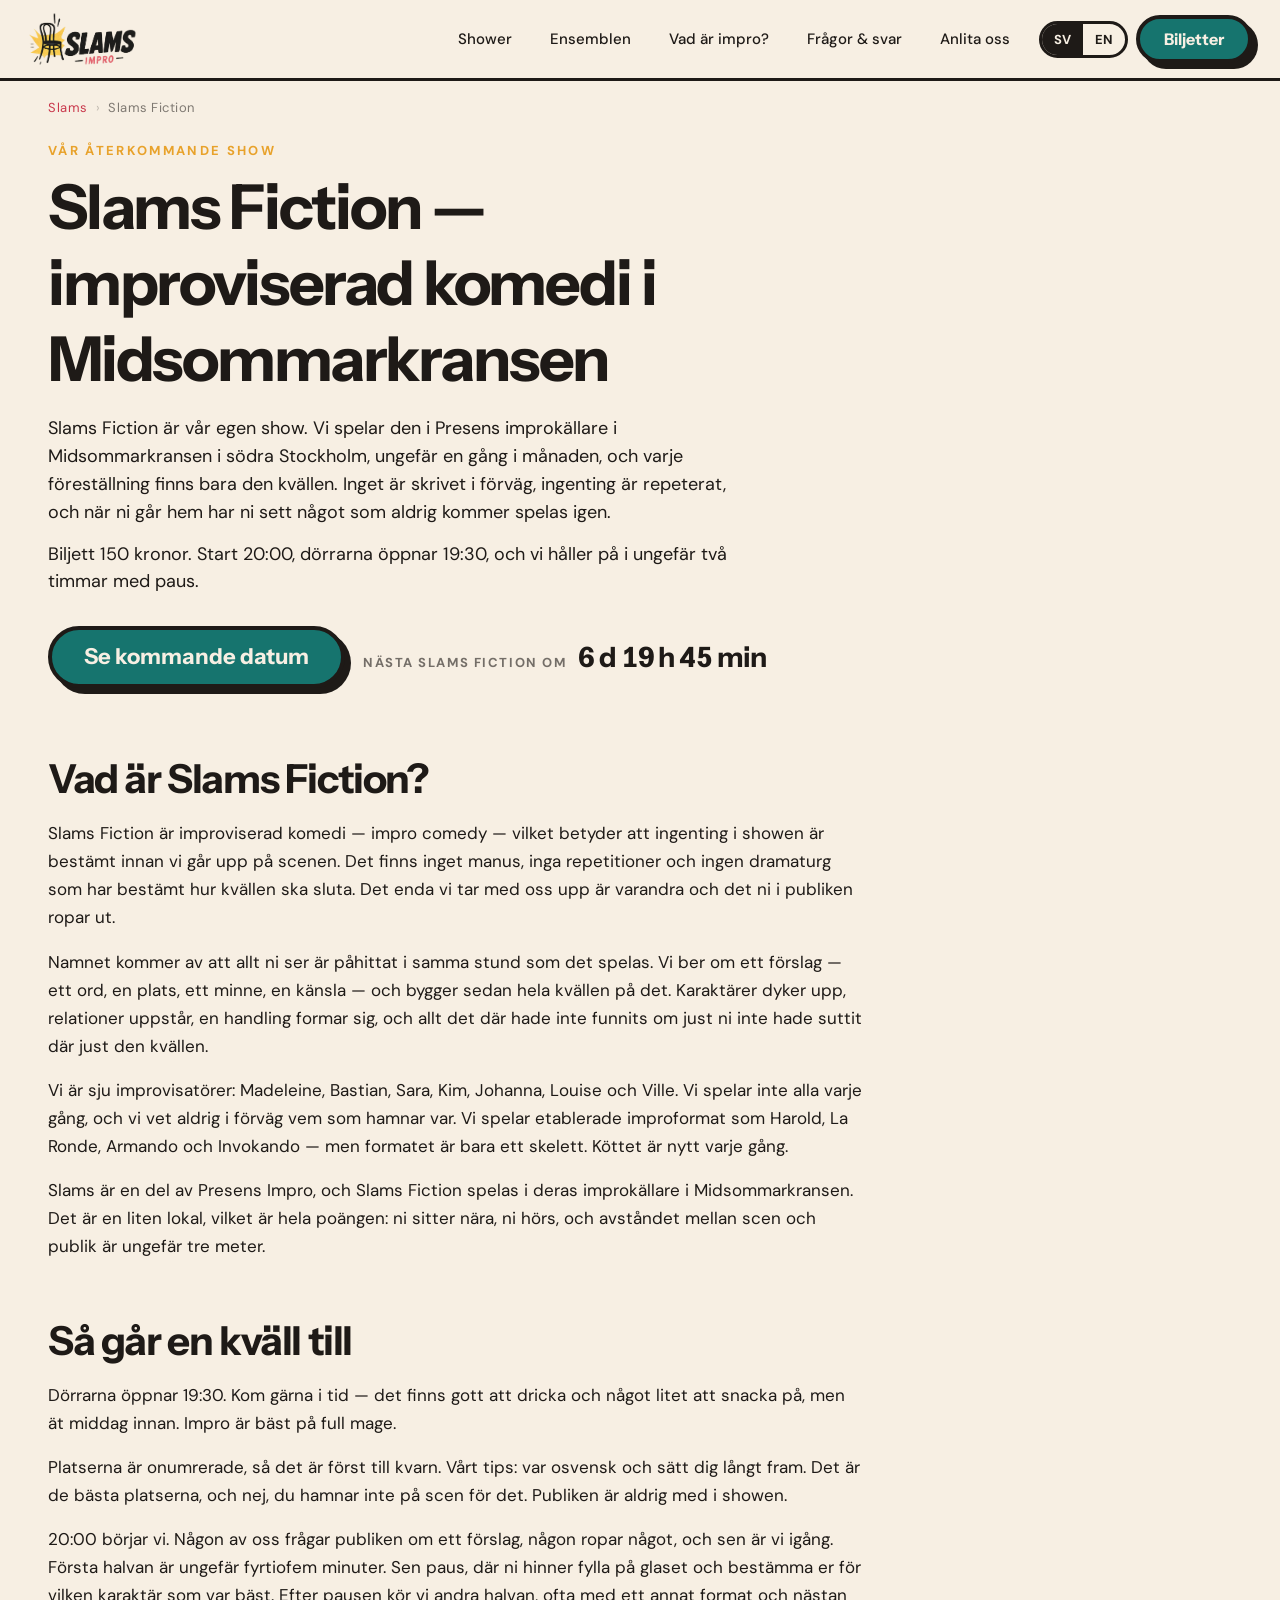
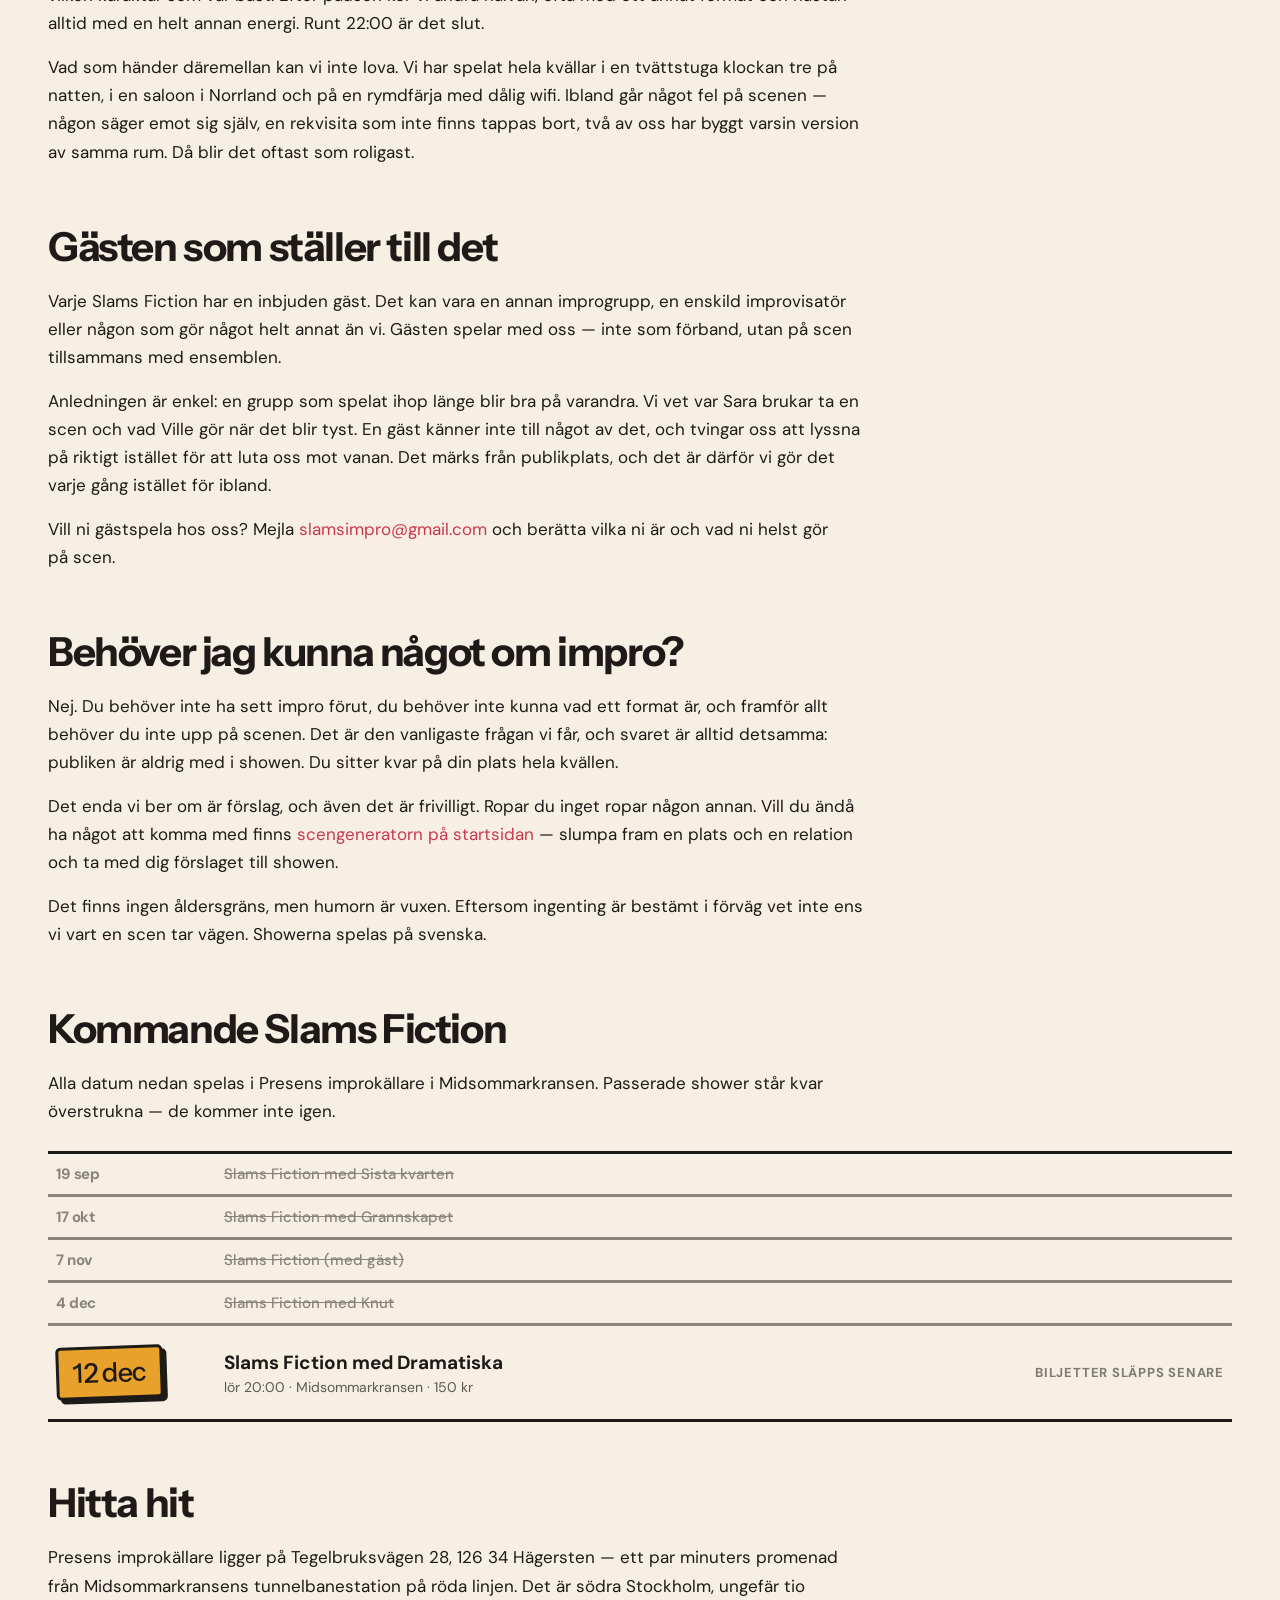
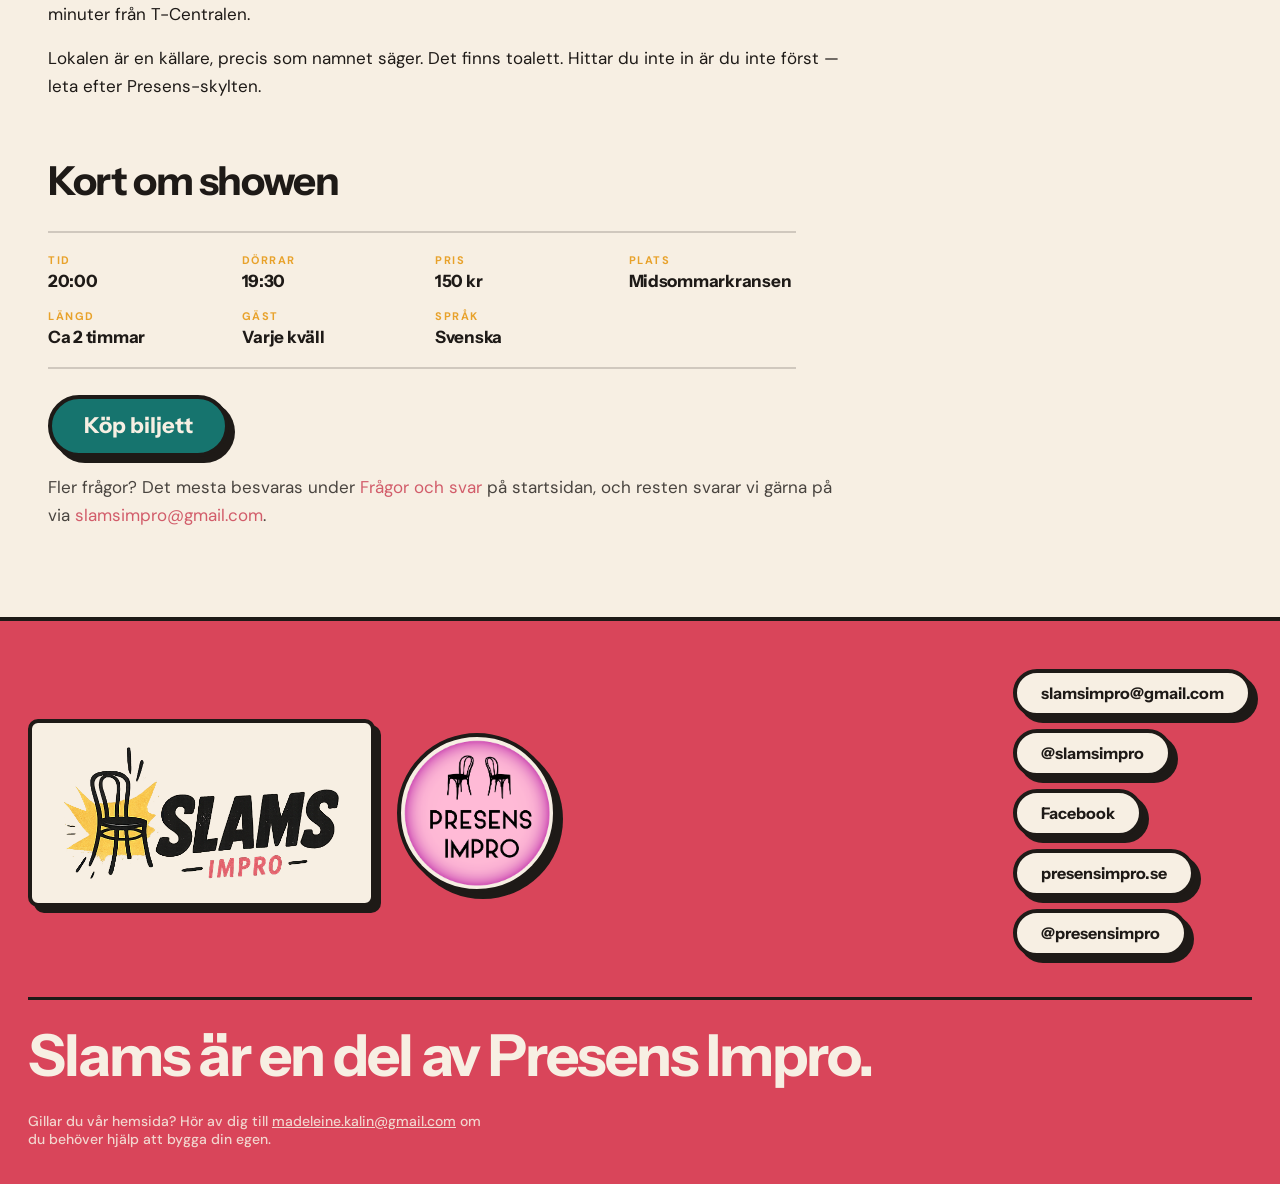
==== slams-fiction/index.html @ 44ec1223 "En kalla for showdatan, och Slams Fiction som egen sida - shows.js ar nu enda stallet en show beskri" ====
<!DOCTYPE html>
<html lang="sv">
<head>
<meta charset="UTF-8">
<meta name="viewport" content="width=device-width, initial-scale=1">
<title>Slams Fiction — improviserad komedi i Midsommarkransen</title>
<meta name="description" content="Slams Fiction är Slams egen show i Presens improkällare i Midsommarkransen. Inget manus, en ny gäst varje kväll, och en föreställning som bara spelas en gång. Biljett 150 kr, start 20:00.">
<link rel="canonical" href="https://slamsimpro.se/slams-fiction/">
<meta property="og:title" content="Slams Fiction — improviserad komedi i Midsommarkransen">
<meta property="og:description" content="Vår egen show i Presens improkällare. Inget manus, en ny gäst varje kväll, en föreställning som bara spelas en gång.">
<meta property="og:image" content="https://slamsimpro.se/assets/hero-ensemble.jpg">
<meta property="og:image:alt" content="Slams sju improvisatörer">
<meta property="og:url" content="https://slamsimpro.se/slams-fiction/">
<meta property="og:site_name" content="Slams">
<meta property="og:locale" content="sv_SE">
<meta property="og:locale:alternate" content="en_GB">
<meta property="og:type" content="article">
<meta name="twitter:card" content="summary_large_image">
<link rel="icon" href="../assets/favicon.ico" sizes="any">
<link rel="icon" type="image/png" href="../assets/favicon-32.png" sizes="32x32">
<link rel="icon" type="image/png" href="../assets/favicon-192.png" sizes="192x192">
<link rel="apple-touch-icon" href="../assets/apple-touch-icon.png">
<link rel="stylesheet" href="../assets/fonts/fonts.css">
<link rel="stylesheet" href="../styles.css">
</head>
<body data-page="fiction">
<a class="skip-link" href="#main-content">Hoppa till innehållet</a>

<header class="site-header">
  <div class="header-inner">
    <a href="../" class="brand">
      <img src="../assets/slams-logo-inline.png" alt="Slams — improviserad komedi" class="brand-logo">
    </a>

    <nav class="main-nav" aria-label="Huvudmeny">
      <ul>
        <li><a href="../#shows" data-i18n="nav.shows">Shower</a></li>
        <li><a href="../#ensemble" data-i18n="nav.ensemble">Ensemblen</a></li>
        <li><a href="../#impro" data-i18n="nav.impro">Vad är impro?</a></li>
        <li><a href="../#faq" data-i18n="nav.faq">Frågor &amp; svar</a></li>
        <li><a href="../#hire" data-i18n="nav.hire">Anlita oss</a></li>
      </ul>

      <div class="lang-switch" role="group" aria-label="Välj språk / choose language">
        <button type="button" id="lang-sv" class="lang-btn is-active" aria-pressed="true">SV</button>
        <button type="button" id="lang-en" class="lang-btn" aria-pressed="false">EN</button>
      </div>

      <a class="btn btn-primary" href="https://presensimpro.se/forestallningar/?#kransenshower" target="_blank" rel="noopener" data-i18n-html="nav.tickets">Biljetter<span class="visually-hidden"> (öppnas i ny flik)</span></a>
    </nav>
  </div>
</header>

<main id="main-content" class="page">

  <nav class="breadcrumb" aria-label="Brödsmulor">
    <ol>
      <li><a href="../" data-i18n="fic.crumbHome">Slams</a></li>
      <li aria-current="page" data-i18n="fic.crumbHere">Slams Fiction</li>
    </ol>
  </nav>

  <section id="top" class="page-hero" aria-labelledby="page-heading">
    <p class="kicker" data-i18n="fic.kicker">Vår återkommande show</p>
    <h1 id="page-heading" data-i18n="fic.title">Slams Fiction — improviserad komedi i Midsommarkransen</h1>
    <div class="lead" data-i18n-html="fic.lead">
      <p>Slams Fiction är vår egen show. Vi spelar den i Presens improkällare i Midsommarkransen i södra Stockholm, ungefär en gång i månaden, och varje föreställning finns bara den kvällen. Inget är skrivet i förväg, ingenting är repeterat, och när ni går hem har ni sett något som aldrig kommer spelas igen.</p>
      <p>Biljett 150 kronor. Start 20:00, dörrarna öppnar 19:30, och vi håller på i ungefär två timmar med paus.</p>
    </div>

    <div class="page-hero-actions">
      <a class="btn btn-primary btn-large" href="#kommande" data-i18n="fic.ctaDates">Se kommande datum</a>
      <p class="countdown">
        <span class="countdown-label" data-i18n="fic.countdown">Nästa Slams Fiction om</span>
        <time id="countdown-value" class="countdown-value" data-show-filter="fiction">—</time>
      </p>
    </div>
  </section>

  <article class="prose">

    <h2 data-i18n="fic.h1">Vad är Slams Fiction?</h2>
    <p data-i18n="fic.b1a">Slams Fiction är improviserad komedi — impro comedy — vilket betyder att ingenting i showen är bestämt innan vi går upp på scenen. Det finns inget manus, inga repetitioner och ingen dramaturg som har bestämt hur kvällen ska sluta. Det enda vi tar med oss upp är varandra och det ni i publiken ropar ut.</p>
    <p data-i18n="fic.b1b">Namnet kommer av att allt ni ser är påhittat i samma stund som det spelas. Vi ber om ett förslag — ett ord, en plats, ett minne, en känsla — och bygger sedan hela kvällen på det. Karaktärer dyker upp, relationer uppstår, en handling formar sig, och allt det där hade inte funnits om just ni inte hade suttit där just den kvällen.</p>
    <p data-i18n="fic.b1c">Vi är sju improvisatörer: Madeleine, Bastian, Sara, Kim, Johanna, Louise och Ville. Vi spelar inte alla varje gång, och vi vet aldrig i förväg vem som hamnar var. Vi spelar etablerade improformat som Harold, La Ronde, Armando och Invokando — men formatet är bara ett skelett. Köttet är nytt varje gång.</p>
    <p data-i18n="fic.b1d">Slams är en del av Presens Impro, och Slams Fiction spelas i deras improkällare i Midsommarkransen. Det är en liten lokal, vilket är hela poängen: ni sitter nära, ni hörs, och avståndet mellan scen och publik är ungefär tre meter.</p>

    <h2 data-i18n="fic.h2">Så går en kväll till</h2>
    <p data-i18n="fic.b2a">Dörrarna öppnar 19:30. Kom gärna i tid — det finns gott att dricka och något litet att snacka på, men ät middag innan. Impro är bäst på full mage.</p>
    <p data-i18n="fic.b2b">Platserna är onumrerade, så det är först till kvarn. Vårt tips: var osvensk och sätt dig långt fram. Det är de bästa platserna, och nej, du hamnar inte på scen för det. Publiken är aldrig med i showen.</p>
    <p data-i18n="fic.b2c">20:00 börjar vi. Någon av oss frågar publiken om ett förslag, någon ropar något, och sen är vi igång. Första halvan är ungefär fyrtiofem minuter. Sen paus, där ni hinner fylla på glaset och bestämma er för vilken karaktär som var bäst. Efter pausen kör vi andra halvan, ofta med ett annat format och nästan alltid med en helt annan energi. Runt 22:00 är det slut.</p>
    <p data-i18n="fic.b2d">Vad som händer däremellan kan vi inte lova. Vi har spelat hela kvällar i en tvättstuga klockan tre på natten, i en saloon i Norrland och på en rymdfärja med dålig wifi. Ibland går något fel på scenen — någon säger emot sig själv, en rekvisita som inte finns tappas bort, två av oss har byggt varsin version av samma rum. Då blir det oftast som roligast.</p>

    <h2 data-i18n="fic.h3">Gästen som ställer till det</h2>
    <p data-i18n="fic.b3a">Varje Slams Fiction har en inbjuden gäst. Det kan vara en annan improgrupp, en enskild improvisatör eller någon som gör något helt annat än vi. Gästen spelar med oss — inte som förband, utan på scen tillsammans med ensemblen.</p>
    <p data-i18n="fic.b3b">Anledningen är enkel: en grupp som spelat ihop länge blir bra på varandra. Vi vet var Sara brukar ta en scen och vad Ville gör när det blir tyst. En gäst känner inte till något av det, och tvingar oss att lyssna på riktigt istället för att luta oss mot vanan. Det märks från publikplats, och det är därför vi gör det varje gång istället för ibland.</p>
    <p data-i18n-html="fic.b3c">Vill ni gästspela hos oss? Mejla <a href="mailto:slamsimpro@gmail.com">slamsimpro@gmail.com</a> och berätta vilka ni är och vad ni helst gör på scen.</p>

    <h2 data-i18n="fic.h4">Behöver jag kunna något om impro?</h2>
    <p data-i18n="fic.b4a">Nej. Du behöver inte ha sett impro förut, du behöver inte kunna vad ett format är, och framför allt behöver du inte upp på scenen. Det är den vanligaste frågan vi får, och svaret är alltid detsamma: publiken är aldrig med i showen. Du sitter kvar på din plats hela kvällen.</p>
    <p data-i18n-html="fic.b4b">Det enda vi ber om är förslag, och även det är frivilligt. Ropar du inget ropar någon annan. Vill du ändå ha något att komma med finns <a href="../#impro">scengeneratorn på startsidan</a> — slumpa fram en plats och en relation och ta med dig förslaget till showen.</p>
    <p data-i18n="fic.b4c">Det finns ingen åldersgräns, men humorn är vuxen. Eftersom ingenting är bestämt i förväg vet inte ens vi vart en scen tar vägen. Showerna spelas på svenska.</p>

    <h2 id="kommande" data-i18n="fic.h5">Kommande Slams Fiction</h2>
    <p data-i18n="fic.b5">Alla datum nedan spelas i Presens improkällare i Midsommarkransen. Passerade shower står kvar överstrukna — de kommer inte igen.</p>

    <ul class="show-list">
      <!-- shows:start -->
      <li class="show-item" data-show-date="2026-09-19">
        <time class="show-date" datetime="2026-09-19T20:00">19 sep</time>
        <div class="show-info">
          <span class="show-name-row">
            <span class="show-name">Slams Fiction med Sista kvarten</span>
            <img class="guest-photo" src="../assets/guests/sista-kvarten.jpg" alt="" width="480" height="480" loading="lazy">
          </span>
          <span class="show-meta">lör 20:00 · Midsommarkransen · 150 kr</span>
        </div>
        <a class="btn btn-ghost" href="https://presensimpro.culmas.io/show/uQ2tW2vODfqXUoJtY4xK?from=component-api" target="_blank" rel="noopener" data-i18n="shows.buy">Biljett</a>
      </li>
      <li class="show-item" data-show-date="2026-10-17">
        <time class="show-date" datetime="2026-10-17T20:00">17 okt</time>
        <div class="show-info">
          <span class="show-name-row">
            <span class="show-name">Slams Fiction med Grannskapet</span>
            <img class="guest-photo" src="../assets/guests/grannskapet.jpg" alt="" width="480" height="480" loading="lazy">
          </span>
          <span class="show-meta">lör 20:00 · Midsommarkransen · 150 kr</span>
        </div>
        <a class="btn btn-ghost" href="https://presensimpro.culmas.io/show/zUeD4YuByn4zZOW4qAVI/?from=component-api" target="_blank" rel="noopener" data-i18n="shows.buy">Biljett</a>
      </li>
      <li class="show-item" data-show-date="2026-11-07">
        <time class="show-date" datetime="2026-11-07T20:00">7 nov</time>
        <div class="show-info">
          <span class="show-name">Slams Fiction (med gäst)</span>
          <span class="show-meta">lör 20:00 · Midsommarkransen · 150 kr</span>
        </div>
        <a class="btn btn-ghost" href="https://presensimpro.culmas.io/show/GNqfvDOK5xXIyrjXRh2C?from=component-api" target="_blank" rel="noopener" data-i18n="shows.buy">Biljett</a>
      </li>
      <li class="show-item" data-show-date="2026-12-04">
        <time class="show-date" datetime="2026-12-04T20:00">4 dec</time>
        <div class="show-info">
          <span class="show-name-row">
            <span class="show-name">Slams Fiction med Knut</span>
            <img class="guest-photo" src="../assets/guests/knut.jpg" alt="" width="480" height="480" loading="lazy">
          </span>
          <span class="show-meta">fre 20:00 · Midsommarkransen · 150 kr</span>
        </div>
        <span class="show-soon" data-i18n="shows.soon">Biljetter släpps senare</span>
      </li>
      <li class="show-item" data-show-date="2026-12-12">
        <time class="show-date" datetime="2026-12-12T20:00">12 dec</time>
        <div class="show-info">
          <span class="show-name">Slams Fiction med Dramatiska</span>
          <span class="show-meta">lör 20:00 · Midsommarkransen · 150 kr</span>
        </div>
        <span class="show-soon" data-i18n="shows.soon">Biljetter släpps senare</span>
      </li>
<!-- shows:end -->
    </ul>

    <h2 data-i18n="fic.h6">Hitta hit</h2>
    <p data-i18n="fic.b6a">Presens improkällare ligger på Tegelbruksvägen 28, 126 34 Hägersten — ett par minuters promenad från Midsommarkransens tunnelbanestation på röda linjen. Det är södra Stockholm, ungefär tio minuter från T-Centralen.</p>
    <p data-i18n="fic.b6b">Lokalen är en källare, precis som namnet säger. Det finns toalett. Hittar du inte in är du inte först — leta efter Presens-skylten.</p>

    <h2 data-i18n="fic.h7">Kort om showen</h2>
    <dl class="fiction-facts">
      <div>
        <dt data-i18n="fiction.lTime">Tid</dt>
        <dd>20:00</dd>
      </div>
      <div>
        <dt data-i18n="fic.lDoors">Dörrar</dt>
        <dd>19:30</dd>
      </div>
      <div>
        <dt data-i18n="fiction.lPrice">Pris</dt>
        <dd data-i18n="fiction.vPrice">150 kr</dd>
      </div>
      <div>
        <dt data-i18n="fiction.lPlace">Plats</dt>
        <dd>Midsommarkransen</dd>
      </div>
      <div>
        <dt data-i18n="fiction.lLength">Längd</dt>
        <dd data-i18n="fiction.vLength">Ca 2 timmar</dd>
      </div>
      <div>
        <dt data-i18n="fiction.lGuest">Gäst</dt>
        <dd data-i18n="fiction.vGuest">Varje kväll</dd>
      </div>
      <div>
        <dt data-i18n="fic.lLang">Språk</dt>
        <dd data-i18n="fic.vLang">Svenska</dd>
      </div>
    </dl>

    <p class="prose-cta">
      <a class="btn btn-primary btn-large" href="https://presensimpro.se/forestallningar/?#kransenshower" target="_blank" rel="noopener" data-i18n="fiction.cta">Köp biljett</a>
    </p>

    <p class="prose-more" data-i18n-html="fic.more">Fler frågor? Det mesta besvaras under <a href="../#faq">Frågor och svar</a> på startsidan, och resten svarar vi gärna på via <a href="mailto:slamsimpro@gmail.com">slamsimpro@gmail.com</a>.</p>

  </article>

</main>

<footer class="site-footer">
  <div class="footer-top">
    <div class="footer-logos">
      <span class="footer-logo-frame">
        <img src="../assets/slams-logo-inline.png" alt="Slams Impro" class="footer-logo">
      </span>
      <a class="footer-presens-logo" href="https://presensimpro.se/" target="_blank" rel="noopener">
        <img src="../assets/Logo-presens-square.png" width="854" height="854" alt="Presens Impro" loading="lazy" decoding="async">
      </a>
    </div>
    <ul class="contact-links">
      <li><a class="btn btn-ghost" href="mailto:slamsimpro@gmail.com">slamsimpro@gmail.com</a></li>
      <li><a class="btn btn-ghost" href="https://instagram.com/slamsimpro" target="_blank" rel="noopener">@slamsimpro</a></li>
      <li><a class="btn btn-ghost" href="https://www.facebook.com/profile.php?id=61593243930379" target="_blank" rel="noopener">Facebook</a></li>
      <li><a class="btn btn-ghost" href="https://presensimpro.se/" target="_blank" rel="noopener">presensimpro.se</a></li>
      <li><a class="btn btn-ghost" href="https://instagram.com/presensimpro" target="_blank" rel="noopener">@presensimpro</a></li>
    </ul>
  </div>
  <div class="footer-bottom">
    <p class="footer-presens" data-i18n="footer.presens">Slams är en del av Presens Impro.</p>
    <p class="footer-credit" data-i18n-html="footer.credit">Gillar du vår hemsida? Hör av dig till <span class="credit-mail">madeleine.kalin [at] gmail.com</span> om du behöver hjälp att bygga din egen.</p>
  </div>
</footer>

<a class="to-top" id="to-top" href="#top">
  <svg class="to-top-arrow" viewBox="0 0 24 24" aria-hidden="true" focusable="false">
    <path d="M12 20V5M12 5l-7 7M12 5l7 7" />
  </svg>
  <span data-i18n="nav.toTop">Till toppen</span>
</a>

<div id="egg-layer" class="egg-layer" aria-hidden="true"></div>

<script type="application/ld+json">
{
  "@context": "https://schema.org",
  "@type": "BreadcrumbList",
  "itemListElement": [
    { "@type": "ListItem", "position": 1, "name": "Slams", "item": "https://slamsimpro.se/" },
    { "@type": "ListItem", "position": 2, "name": "Slams Fiction", "item": "https://slamsimpro.se/slams-fiction/" }
  ]
}
</script>

<!-- events:start -->
<script type="application/ld+json" id="events-schema">
{
  "@context": "https://schema.org",
  "@graph": [
    {
      "@type": "EventSeries",
      "@id": "https://slamsimpro.se/slams-fiction/#series",
      "name": "Slams Fiction",
      "url": "https://slamsimpro.se/slams-fiction/",
      "description": "Slams Fiction är Slams egen återkommande show i Presens improkällare i Midsommarkransen i Stockholm. Ingenting är skrivet i förväg — hela kvällen byggs på publikens förslag och spelas bara en gång. Varje föreställning har en inbjuden gäst. Start 20:00, cirka två timmar inklusive paus, biljett 150 kr.",
      "inLanguage": "sv",
      "eventAttendanceMode": "https://schema.org/OfflineEventAttendanceMode",
      "location": {
        "@type": "Place",
        "name": "Presens improkällare",
        "alternateName": "Presens improkällare i Midsommarkransen",
        "address": {
          "@type": "PostalAddress",
          "streetAddress": "Tegelbruksvägen 28",
          "postalCode": "126 34",
          "addressLocality": "Hägersten",
          "addressCountry": "SE"
        }
      },
      "performer": {
        "@id": "https://slamsimpro.se/#slams"
      },
      "organizer": {
        "@type": "Organization",
        "name": "Presens Impro",
        "url": "https://presensimpro.se/"
      },
      "offers": {
        "@type": "Offer",
        "price": "150",
        "priceCurrency": "SEK",
        "url": "https://presensimpro.se/forestallningar/?#kransenshower"
      }
    },
    {
      "@type": "TheaterEvent",
      "name": "Slams Fiction med Sista kvarten",
      "superEvent": {
        "@id": "https://slamsimpro.se/slams-fiction/#series"
      },
      "startDate": "2026-09-19T20:00:00+02:00",
      "endDate": "2026-09-19T22:00:00+02:00",
      "doorTime": "2026-09-19T19:30:00+02:00",
      "eventStatus": "https://schema.org/EventScheduled",
      "eventAttendanceMode": "https://schema.org/OfflineEventAttendanceMode",
      "inLanguage": "sv",
      "url": "https://slamsimpro.se/slams-fiction/",
      "image": "https://slamsimpro.se/assets/hero-ensemble.jpg",
      "description": "Slams Fiction — improviserad komedi med Slams och en inbjuden gäst i Presens improkällare i Midsommarkransen. Ingenting är förberett, allt byggs på publikens förslag. Cirka två timmar inklusive paus.",
      "location": {
        "@type": "Place",
        "name": "Presens improkällare",
        "alternateName": "Presens improkällare i Midsommarkransen",
        "address": {
          "@type": "PostalAddress",
          "streetAddress": "Tegelbruksvägen 28",
          "postalCode": "126 34",
          "addressLocality": "Hägersten",
          "addressCountry": "SE"
        }
      },
      "performer": {
        "@id": "https://slamsimpro.se/#slams"
      },
      "organizer": {
        "@type": "Organization",
        "name": "Presens Impro",
        "url": "https://presensimpro.se/"
      }
    },
    {
      "@type": "TheaterEvent",
      "name": "Slams Fiction med Grannskapet",
      "superEvent": {
        "@id": "https://slamsimpro.se/slams-fiction/#series"
      },
      "startDate": "2026-10-17T20:00:00+02:00",
      "endDate": "2026-10-17T22:00:00+02:00",
      "doorTime": "2026-10-17T19:30:00+02:00",
      "eventStatus": "https://schema.org/EventScheduled",
      "eventAttendanceMode": "https://schema.org/OfflineEventAttendanceMode",
      "inLanguage": "sv",
      "url": "https://slamsimpro.se/slams-fiction/",
      "image": "https://slamsimpro.se/assets/hero-ensemble.jpg",
      "description": "Slams Fiction — improviserad komedi med Slams och en inbjuden gäst i Presens improkällare i Midsommarkransen. Ingenting är förberett, allt byggs på publikens förslag. Cirka två timmar inklusive paus.",
      "location": {
        "@type": "Place",
        "name": "Presens improkällare",
        "alternateName": "Presens improkällare i Midsommarkransen",
        "address": {
          "@type": "PostalAddress",
          "streetAddress": "Tegelbruksvägen 28",
          "postalCode": "126 34",
          "addressLocality": "Hägersten",
          "addressCountry": "SE"
        }
      },
      "performer": {
        "@id": "https://slamsimpro.se/#slams"
      },
      "organizer": {
        "@type": "Organization",
        "name": "Presens Impro",
        "url": "https://presensimpro.se/"
      },
      "offers": {
        "@type": "Offer",
        "price": "150",
        "priceCurrency": "SEK",
        "url": "https://presensimpro.culmas.io/show/zUeD4YuByn4zZOW4qAVI/?from=component-api",
        "availability": "https://schema.org/InStock",
        "validFrom": "2026-08-08",
        "category": "primary"
      }
    },
    {
      "@type": "TheaterEvent",
      "name": "Slams Fiction (med gäst)",
      "superEvent": {
        "@id": "https://slamsimpro.se/slams-fiction/#series"
      },
      "startDate": "2026-11-07T20:00:00+01:00",
      "endDate": "2026-11-07T22:00:00+01:00",
      "doorTime": "2026-11-07T19:30:00+01:00",
      "eventStatus": "https://schema.org/EventScheduled",
      "eventAttendanceMode": "https://schema.org/OfflineEventAttendanceMode",
      "inLanguage": "sv",
      "url": "https://slamsimpro.se/slams-fiction/",
      "image": "https://slamsimpro.se/assets/hero-ensemble.jpg",
      "description": "Slams Fiction — improviserad komedi med Slams och en inbjuden gäst i Presens improkällare i Midsommarkransen. Ingenting är förberett, allt byggs på publikens förslag. Cirka två timmar inklusive paus.",
      "location": {
        "@type": "Place",
        "name": "Presens improkällare",
        "alternateName": "Presens improkällare i Midsommarkransen",
        "address": {
          "@type": "PostalAddress",
          "streetAddress": "Tegelbruksvägen 28",
          "postalCode": "126 34",
          "addressLocality": "Hägersten",
          "addressCountry": "SE"
        }
      },
      "performer": {
        "@id": "https://slamsimpro.se/#slams"
      },
      "organizer": {
        "@type": "Organization",
        "name": "Presens Impro",
        "url": "https://presensimpro.se/"
      },
      "offers": {
        "@type": "Offer",
        "price": "150",
        "priceCurrency": "SEK",
        "url": "https://presensimpro.culmas.io/show/GNqfvDOK5xXIyrjXRh2C?from=component-api",
        "availability": "https://schema.org/InStock",
        "validFrom": "2026-08-08",
        "category": "primary"
      }
    },
    {
      "@type": "TheaterEvent",
      "name": "Slams Fiction med Knut",
      "superEvent": {
        "@id": "https://slamsimpro.se/slams-fiction/#series"
      },
      "startDate": "2026-12-04T20:00:00+01:00",
      "endDate": "2026-12-04T22:00:00+01:00",
      "doorTime": "2026-12-04T19:30:00+01:00",
      "eventStatus": "https://schema.org/EventScheduled",
      "eventAttendanceMode": "https://schema.org/OfflineEventAttendanceMode",
      "inLanguage": "sv",
      "url": "https://slamsimpro.se/slams-fiction/",
      "image": "https://slamsimpro.se/assets/hero-ensemble.jpg",
      "description": "Slams Fiction — improviserad komedi med Slams och en inbjuden gäst i Presens improkällare i Midsommarkransen. Ingenting är förberett, allt byggs på publikens förslag. Cirka två timmar inklusive paus.",
      "location": {
        "@type": "Place",
        "name": "Presens improkällare",
        "alternateName": "Presens improkällare i Midsommarkransen",
        "address": {
          "@type": "PostalAddress",
          "streetAddress": "Tegelbruksvägen 28",
          "postalCode": "126 34",
          "addressLocality": "Hägersten",
          "addressCountry": "SE"
        }
      },
      "performer": {
        "@id": "https://slamsimpro.se/#slams"
      },
      "organizer": {
        "@type": "Organization",
        "name": "Presens Impro",
        "url": "https://presensimpro.se/"
      },
      "offers": {
        "@type": "Offer",
        "price": "150",
        "priceCurrency": "SEK",
        "url": "https://presensimpro.se/forestallningar/?#kransenshower",
        "availability": "https://schema.org/PreOrder"
      }
    },
    {
      "@type": "TheaterEvent",
      "name": "Slams Fiction med Dramatiska",
      "superEvent": {
        "@id": "https://slamsimpro.se/slams-fiction/#series"
      },
      "startDate": "2026-12-12T20:00:00+01:00",
      "endDate": "2026-12-12T22:00:00+01:00",
      "doorTime": "2026-12-12T19:30:00+01:00",
      "eventStatus": "https://schema.org/EventScheduled",
      "eventAttendanceMode": "https://schema.org/OfflineEventAttendanceMode",
      "inLanguage": "sv",
      "url": "https://slamsimpro.se/slams-fiction/",
      "image": "https://slamsimpro.se/assets/hero-ensemble.jpg",
      "description": "Slams Fiction — improviserad komedi med Slams och en inbjuden gäst i Presens improkällare i Midsommarkransen. Ingenting är förberett, allt byggs på publikens förslag. Cirka två timmar inklusive paus.",
      "location": {
        "@type": "Place",
        "name": "Presens improkällare",
        "alternateName": "Presens improkällare i Midsommarkransen",
        "address": {
          "@type": "PostalAddress",
          "streetAddress": "Tegelbruksvägen 28",
          "postalCode": "126 34",
          "addressLocality": "Hägersten",
          "addressCountry": "SE"
        }
      },
      "performer": {
        "@id": "https://slamsimpro.se/#slams"
      },
      "organizer": {
        "@type": "Organization",
        "name": "Presens Impro",
        "url": "https://presensimpro.se/"
      },
      "offers": {
        "@type": "Offer",
        "price": "150",
        "priceCurrency": "SEK",
        "url": "https://presensimpro.se/forestallningar/?#kransenshower",
        "availability": "https://schema.org/PreOrder"
      }
    }
  ]
}
</script>
<!-- events:end -->

<div class="guest-lightbox" id="guest-lightbox" hidden>
  <div class="guest-lightbox-frame">
    <img id="guest-lightbox-img" src="" alt="">
    <button type="button" class="guest-lightbox-close" id="guest-lightbox-close" data-i18n-aria="shows.closePhoto" aria-label="Stäng bild">×</button>
  </div>
</div>

<script src="../shows.js"></script>
<script src="../script.js"></script>
</body>
</html>
---- assets/fonts/fonts.css ----
/* Sjalvhostade typsnitt. Tidigare laddades de fran fonts.googleapis.com och
   fonts.gstatic.com, vilket skickade varje besokares IP-adress till Google.
   Filerna ligger nu i assets/fonts/ och serveras fran samma doman som sajten,
   sa inga tredjepartsanrop sker. Alla fem familjerna ar Open Font License.

   Genererad fran Googles egna @font-face-regler: samma family, style, weight,
   stretch, display och unicode-range, bara url() bytt till lokal fil. Endast
   subseten latin och latin-ext behalls. */
/* Bangers - latin-ext */
@font-face {
  font-family: 'Bangers';
  font-style: normal;
  font-weight: 400;
  font-display: swap;
  src: url(bangers-latin-ext.woff2) format('woff2');
  unicode-range: U+0100-02BA, U+02BD-02C5, U+02C7-02CC, U+02CE-02D7, U+02DD-02FF, U+0304, U+0308, U+0329, U+1D00-1DBF, U+1E00-1E9F, U+1EF2-1EFF, U+2020, U+20A0-20AB, U+20AD-20C0, U+2113, U+2C60-2C7F, U+A720-A7FF;
}

/* Bangers - latin */
@font-face {
  font-family: 'Bangers';
  font-style: normal;
  font-weight: 400;
  font-display: swap;
  src: url(bangers-latin.woff2) format('woff2');
  unicode-range: U+0000-00FF, U+0131, U+0152-0153, U+02BB-02BC, U+02C6, U+02DA, U+02DC, U+0304, U+0308, U+0329, U+2000-206F, U+20AC, U+2122, U+2191, U+2193, U+2212, U+2215, U+FEFF, U+FFFD;
}

/* DM Sans - latin-ext */
@font-face {
  font-family: 'DM Sans';
  font-style: normal;
  font-weight: 400;
  font-display: swap;
  src: url(dm-sans-latin-ext.woff2) format('woff2');
  unicode-range: U+0100-02BA, U+02BD-02C5, U+02C7-02CC, U+02CE-02D7, U+02DD-02FF, U+0304, U+0308, U+0329, U+1D00-1DBF, U+1E00-1E9F, U+1EF2-1EFF, U+2020, U+20A0-20AB, U+20AD-20C0, U+2113, U+2C60-2C7F, U+A720-A7FF;
}

/* DM Sans - latin */
@font-face {
  font-family: 'DM Sans';
  font-style: normal;
  font-weight: 400;
  font-display: swap;
  src: url(dm-sans-latin.woff2) format('woff2');
  unicode-range: U+0000-00FF, U+0131, U+0152-0153, U+02BB-02BC, U+02C6, U+02DA, U+02DC, U+0304, U+0308, U+0329, U+2000-206F, U+20AC, U+2122, U+2191, U+2193, U+2212, U+2215, U+FEFF, U+FFFD;
}

/* DM Sans - latin-ext */
@font-face {
  font-family: 'DM Sans';
  font-style: normal;
  font-weight: 500;
  font-display: swap;
  src: url(dm-sans-latin-ext.woff2) format('woff2');
  unicode-range: U+0100-02BA, U+02BD-02C5, U+02C7-02CC, U+02CE-02D7, U+02DD-02FF, U+0304, U+0308, U+0329, U+1D00-1DBF, U+1E00-1E9F, U+1EF2-1EFF, U+2020, U+20A0-20AB, U+20AD-20C0, U+2113, U+2C60-2C7F, U+A720-A7FF;
}

/* DM Sans - latin */
@font-face {
  font-family: 'DM Sans';
  font-style: normal;
  font-weight: 500;
  font-display: swap;
  src: url(dm-sans-latin.woff2) format('woff2');
  unicode-range: U+0000-00FF, U+0131, U+0152-0153, U+02BB-02BC, U+02C6, U+02DA, U+02DC, U+0304, U+0308, U+0329, U+2000-206F, U+20AC, U+2122, U+2191, U+2193, U+2212, U+2215, U+FEFF, U+FFFD;
}

/* DM Sans - latin-ext */
@font-face {
  font-family: 'DM Sans';
  font-style: normal;
  font-weight: 700;
  font-display: swap;
  src: url(dm-sans-latin-ext.woff2) format('woff2');
  unicode-range: U+0100-02BA, U+02BD-02C5, U+02C7-02CC, U+02CE-02D7, U+02DD-02FF, U+0304, U+0308, U+0329, U+1D00-1DBF, U+1E00-1E9F, U+1EF2-1EFF, U+2020, U+20A0-20AB, U+20AD-20C0, U+2113, U+2C60-2C7F, U+A720-A7FF;
}

/* DM Sans - latin */
@font-face {
  font-family: 'DM Sans';
  font-style: normal;
  font-weight: 700;
  font-display: swap;
  src: url(dm-sans-latin.woff2) format('woff2');
  unicode-range: U+0000-00FF, U+0131, U+0152-0153, U+02BB-02BC, U+02C6, U+02DA, U+02DC, U+0304, U+0308, U+0329, U+2000-206F, U+20AC, U+2122, U+2191, U+2193, U+2212, U+2215, U+FEFF, U+FFFD;
}

/* Instrument Sans - latin-ext */
@font-face {
  font-family: 'Instrument Sans';
  font-style: normal;
  font-weight: 500;
  font-stretch: 100%;
  font-display: swap;
  src: url(instrument-sans-latin-ext.woff2) format('woff2');
  unicode-range: U+0100-02BA, U+02BD-02C5, U+02C7-02CC, U+02CE-02D7, U+02DD-02FF, U+0304, U+0308, U+0329, U+1D00-1DBF, U+1E00-1E9F, U+1EF2-1EFF, U+2020, U+20A0-20AB, U+20AD-20C0, U+2113, U+2C60-2C7F, U+A720-A7FF;
}

/* Instrument Sans - latin */
@font-face {
  font-family: 'Instrument Sans';
  font-style: normal;
  font-weight: 500;
  font-stretch: 100%;
  font-display: swap;
  src: url(instrument-sans-latin.woff2) format('woff2');
  unicode-range: U+0000-00FF, U+0131, U+0152-0153, U+02BB-02BC, U+02C6, U+02DA, U+02DC, U+0304, U+0308, U+0329, U+2000-206F, U+20AC, U+2122, U+2191, U+2193, U+2212, U+2215, U+FEFF, U+FFFD;
}

/* Instrument Sans - latin-ext */
@font-face {
  font-family: 'Instrument Sans';
  font-style: normal;
  font-weight: 600;
  font-stretch: 100%;
  font-display: swap;
  src: url(instrument-sans-latin-ext.woff2) format('woff2');
  unicode-range: U+0100-02BA, U+02BD-02C5, U+02C7-02CC, U+02CE-02D7, U+02DD-02FF, U+0304, U+0308, U+0329, U+1D00-1DBF, U+1E00-1E9F, U+1EF2-1EFF, U+2020, U+20A0-20AB, U+20AD-20C0, U+2113, U+2C60-2C7F, U+A720-A7FF;
}

/* Instrument Sans - latin */
@font-face {
  font-family: 'Instrument Sans';
  font-style: normal;
  font-weight: 600;
  font-stretch: 100%;
  font-display: swap;
  src: url(instrument-sans-latin.woff2) format('woff2');
  unicode-range: U+0000-00FF, U+0131, U+0152-0153, U+02BB-02BC, U+02C6, U+02DA, U+02DC, U+0304, U+0308, U+0329, U+2000-206F, U+20AC, U+2122, U+2191, U+2193, U+2212, U+2215, U+FEFF, U+FFFD;
}

/* Instrument Sans - latin-ext */
@font-face {
  font-family: 'Instrument Sans';
  font-style: normal;
  font-weight: 700;
  font-stretch: 100%;
  font-display: swap;
  src: url(instrument-sans-latin-ext.woff2) format('woff2');
  unicode-range: U+0100-02BA, U+02BD-02C5, U+02C7-02CC, U+02CE-02D7, U+02DD-02FF, U+0304, U+0308, U+0329, U+1D00-1DBF, U+1E00-1E9F, U+1EF2-1EFF, U+2020, U+20A0-20AB, U+20AD-20C0, U+2113, U+2C60-2C7F, U+A720-A7FF;
}

/* Instrument Sans - latin */
@font-face {
  font-family: 'Instrument Sans';
  font-style: normal;
  font-weight: 700;
  font-stretch: 100%;
  font-display: swap;
  src: url(instrument-sans-latin.woff2) format('woff2');
  unicode-range: U+0000-00FF, U+0131, U+0152-0153, U+02BB-02BC, U+02C6, U+02DA, U+02DC, U+0304, U+0308, U+0329, U+2000-206F, U+20AC, U+2122, U+2191, U+2193, U+2212, U+2215, U+FEFF, U+FFFD;
}

/* Josefin Sans - latin-ext */
@font-face {
  font-family: 'Josefin Sans';
  font-style: normal;
  font-weight: 300;
  font-display: swap;
  src: url(josefin-sans-latin-ext.woff2) format('woff2');
  unicode-range: U+0100-02BA, U+02BD-02C5, U+02C7-02CC, U+02CE-02D7, U+02DD-02FF, U+0304, U+0308, U+0329, U+1D00-1DBF, U+1E00-1E9F, U+1EF2-1EFF, U+2020, U+20A0-20AB, U+20AD-20C0, U+2113, U+2C60-2C7F, U+A720-A7FF;
}

/* Josefin Sans - latin */
@font-face {
  font-family: 'Josefin Sans';
  font-style: normal;
  font-weight: 300;
  font-display: swap;
  src: url(josefin-sans-latin.woff2) format('woff2');
  unicode-range: U+0000-00FF, U+0131, U+0152-0153, U+02BB-02BC, U+02C6, U+02DA, U+02DC, U+0304, U+0308, U+0329, U+2000-206F, U+20AC, U+2122, U+2191, U+2193, U+2212, U+2215, U+FEFF, U+FFFD;
}

/* Josefin Sans - latin-ext */
@font-face {
  font-family: 'Josefin Sans';
  font-style: normal;
  font-weight: 400;
  font-display: swap;
  src: url(josefin-sans-latin-ext.woff2) format('woff2');
  unicode-range: U+0100-02BA, U+02BD-02C5, U+02C7-02CC, U+02CE-02D7, U+02DD-02FF, U+0304, U+0308, U+0329, U+1D00-1DBF, U+1E00-1E9F, U+1EF2-1EFF, U+2020, U+20A0-20AB, U+20AD-20C0, U+2113, U+2C60-2C7F, U+A720-A7FF;
}

/* Josefin Sans - latin */
@font-face {
  font-family: 'Josefin Sans';
  font-style: normal;
  font-weight: 400;
  font-display: swap;
  src: url(josefin-sans-latin.woff2) format('woff2');
  unicode-range: U+0000-00FF, U+0131, U+0152-0153, U+02BB-02BC, U+02C6, U+02DA, U+02DC, U+0304, U+0308, U+0329, U+2000-206F, U+20AC, U+2122, U+2191, U+2193, U+2212, U+2215, U+FEFF, U+FFFD;
}

/* Poiret One - latin-ext */
@font-face {
  font-family: 'Poiret One';
  font-style: normal;
  font-weight: 400;
  font-display: swap;
  src: url(poiret-one-latin-ext.woff2) format('woff2');
  unicode-range: U+0100-02BA, U+02BD-02C5, U+02C7-02CC, U+02CE-02D7, U+02DD-02FF, U+0304, U+0308, U+0329, U+1D00-1DBF, U+1E00-1E9F, U+1EF2-1EFF, U+2020, U+20A0-20AB, U+20AD-20C0, U+2113, U+2C60-2C7F, U+A720-A7FF;
}

/* Poiret One - latin */
@font-face {
  font-family: 'Poiret One';
  font-style: normal;
  font-weight: 400;
  font-display: swap;
  src: url(poiret-one-latin.woff2) format('woff2');
  unicode-range: U+0000-00FF, U+0131, U+0152-0153, U+02BB-02BC, U+02C6, U+02DA, U+02DC, U+0304, U+0308, U+0329, U+2000-206F, U+20AC, U+2122, U+2191, U+2193, U+2212, U+2215, U+FEFF, U+FFFD;
}
---- styles.css ----
:root {
  --cream: #F7EFE3;
  --ink: #1E1A17;
  --teal: #16746E;
  --teal-dark: #0F5D58;
  --amber: #E8A22B;
  --coral: #E66874;
  --red: #D9455A;
  --crimson: #C9384C;
  --blue: #3E6EA8;

  --font-display: "Instrument Sans", sans-serif;
  --font-body: "DM Sans", system-ui, sans-serif;
  --font-comic: "Bangers", cursive;
}

*, *::before, *::after { box-sizing: border-box; }

html { scroll-behavior: smooth; }

body {
  margin: 0;
  background: var(--cream);
  color: var(--ink);
  font-family: var(--font-body);
  -webkit-font-smoothing: antialiased;
}

h1, h2, h3 {
  font-family: var(--font-display);
  font-weight: 700;
  letter-spacing: -0.035em;
  margin: 0;
}

p { margin: 0; }

a { color: var(--crimson); text-decoration: none; }
a:hover { color: var(--ink); }
::selection { background: var(--amber); }

img { max-width: 100%; display: block; }

ul { list-style: none; margin: 0; padding: 0; }

/* Skip link */
.skip-link {
  position: absolute;
  left: 12px;
  top: -60px;
  background: var(--ink);
  color: var(--cream);
  padding: 10px 18px;
  border-radius: 6px;
  font-weight: 700;
  z-index: 200;
  transition: top 150ms ease;
}
.skip-link:focus {
  top: 12px;
  color: var(--cream);
}

.visually-hidden {
  position: absolute;
  width: 1px; height: 1px;
  padding: 0; margin: -1px;
  overflow: hidden;
  clip: rect(0, 0, 0, 0);
  white-space: nowrap;
  border: 0;
}

:focus-visible {
  outline: 3px solid var(--blue);
  outline-offset: 2px;
}

/* Buttons */
.btn {
  display: inline-flex;
  align-items: center;
  justify-content: center;
  gap: 8px;
  font-family: var(--font-display);
  font-weight: 700;
  font-size: 16px;
  text-decoration: none;
  cursor: pointer;
  border: 4px solid var(--ink);
  border-radius: 999px;
  padding: 12px 24px;
  box-shadow: 6px 6px 0 var(--ink);
  transition: background 140ms ease, transform 90ms ease, box-shadow 90ms ease, color 140ms ease;
  line-height: 1;
  white-space: nowrap;
}
.btn:hover, .btn:focus-visible {
  transform: translate(3px, 3px);
  box-shadow: 3px 3px 0 var(--ink);
}
.btn-primary { background: var(--teal); color: var(--cream); }
.btn-primary:hover, .btn-primary:focus-visible { background: var(--teal-dark); color: var(--cream); }
.btn-ghost { background: var(--cream); color: var(--ink); }
.btn-ghost:hover, .btn-ghost:focus-visible { background: var(--amber); color: var(--ink); }
.btn-large { padding: 16px 32px; font-size: 22px; }
.btn-full {
  display: flex;
  width: 100%;
  max-width: 360px;
  margin: 0 auto;
}

/* Header */
.site-header {
  position: sticky;
  top: 0;
  z-index: 50;
  background: var(--cream);
  border-bottom: 3px solid var(--ink);
  padding: 0 28px;
}

.header-inner {
  max-width: 1240px;
  margin: 0 auto;
  display: flex;
  align-items: center;
  justify-content: space-between;
  gap: 24px;
  padding: 12px 0;
  flex-wrap: wrap;
}

.brand { display: flex; align-items: center; flex-shrink: 0; }
.brand-logo { height: 54px; width: auto; }

.main-nav {
  display: flex;
  align-items: center;
  gap: 8px;
  font-weight: 500;
  font-size: 15px;
  flex-wrap: wrap;
}

.main-nav ul {
  display: flex;
  gap: 4px;
  flex-wrap: wrap;
}

.main-nav a:not(.btn) {
  color: var(--ink);
  display: inline-block;
  padding: 8px 14px;
  border: 3px solid transparent;
  border-radius: 999px;
  transition: color 150ms ease, background 150ms ease, border-color 150ms ease, transform 120ms ease;
}
.main-nav a:not(.btn):hover,
.main-nav a:not(.btn):focus-visible {
  background: var(--teal);
  border-color: var(--ink);
  color: var(--cream);
  transform: rotate(-2deg);
}

.lang-switch {
  display: flex;
  border: 3px solid var(--ink);
  border-radius: 999px;
  overflow: hidden;
  margin-left: 4px;
}
.lang-btn {
  border: 0;
  cursor: pointer;
  font-family: var(--font-body);
  font-weight: 700;
  font-size: 13px;
  padding: 7px 12px;
  background: transparent;
  color: var(--ink);
}
.lang-btn.is-active {
  background: var(--ink);
  color: var(--cream);
}

/* Hero */
.hero {
  position: relative;
  padding: 56px 28px 0;
  max-width: 1240px;
  margin: 0 auto;
}
.hero-inner {
  display: flex;
  flex-wrap: wrap;
  align-items: center;
  justify-content: space-between;
  gap: 32px;
}
.hero-copy { flex: 1 1 460px; min-width: 0; }
.hero-copy h1 {
  font-size: clamp(38px, 6vw, 88px);
  line-height: 1.03;
  max-width: 15ch;
  text-wrap: balance;
}
.hero-copy .lead {
  font-size: clamp(19px, 2vw, 26px);
  line-height: 1.45;
  max-width: 34ch;
  margin-top: 24px;
  text-wrap: pretty;
}
.hero-copy .lead p + p {
  margin-top: 0.6em;
}
.hero-logo {
  flex: 0 0 auto;
  width: min(300px, 60vw);
}
.hero-logo-img {
  width: 100%;
  animation: slams-wob 7s ease-in-out infinite;
}


.hero-actions {
  display: flex;
  flex-wrap: wrap;
  align-items: center;
  gap: 18px;
  margin: 32px 0 0;
}
.countdown {
  display: flex;
  align-items: baseline;
  gap: 12px;
  font-weight: 700;
}
.countdown-label {
  font-size: 13px;
  text-transform: uppercase;
  letter-spacing: 0.12em;
  opacity: 0.6;
}
.countdown-value {
  font-family: var(--font-display);
  font-size: 28px;
  letter-spacing: -0.02em;
  font-variant-numeric: tabular-nums;
}

.hero-banner-wrap {
  position: relative;
  /* Bilden ar 1800 px bred. Vid 900 px visningsbredd racker pixlarna exakt
     till en 2x-skarm; i full containerbredd (1240 px) skalades den upp 1,4x
     och blev mjuk. POW-market ar positionerat mot den har wrappen, sa det
     foljer med bildens kant. */
  max-width: 900px;
  margin: 48px auto 0;
}
.hero-banner {
  display: block;
  width: 100%;
  height: auto;
  aspect-ratio: 1800 / 950;
  object-fit: cover;
  border: 4px solid var(--ink);
  border-radius: 8px;
  background: var(--ink);
}

/* Burst graphics (POW / BOM starbursts) — layered halo + outline + fill + text */
.burst-button {
  --burst-outline: var(--ink);
  --burst-star: polygon(50.0% 0.0%, 58.0% 20.1%, 72.3% 11.5%, 74.0% 26.0%, 91.1% 26.2%, 78.5% 42.4%, 96.0% 50.0%, 81.9% 58.5%, 92.9% 74.7%, 71.6% 71.6%, 71.5% 87.2%, 58.4% 81.4%, 50.0% 100.0%, 42.2% 79.0%, 27.2% 89.4%, 26.3% 73.7%, 8.4% 74.0%, 22.0% 57.5%, 6.0% 50.0%, 19.1% 41.7%, 6.7% 25.0%, 28.1% 28.1%, 26.7% 9.7%, 41.1% 16.7%);
  position: absolute;
  display: block;
  border: 0;
  padding: 0;
  background: none;
  cursor: pointer;
  transition: transform 160ms ease;
}
.burst-button:hover, .burst-button:focus-visible { transform-origin: center; }

.burst-dots {
  position: absolute;
  left: 10%;
  top: 10%;
  width: 80%;
  height: 80%;
  background-image: radial-gradient(var(--ink) 30%, transparent 31%);
  background-size: 14px 14px;
  -webkit-mask-image: radial-gradient(circle at 50% 50%, #000 32%, transparent 70%);
  mask-image: radial-gradient(circle at 50% 50%, #000 32%, transparent 70%);
  opacity: 0.8;
}
.burst-shape {
  position: absolute;
  clip-path: var(--burst-star);
}
.burst-shape-dark { inset: 8%; background: var(--ink); }
.burst-shape-fill { inset: 13%; }
.burst-text {
  position: absolute;
  inset: 0;
  display: flex;
  align-items: center;
  justify-content: center;
  font-family: var(--font-comic);
  letter-spacing: 0.04em;
  line-height: 1;
  color: var(--cream);
  -webkit-text-stroke: 7px var(--ink);
  paint-order: stroke fill;
}

/* POW (hero) */
.pow-button {
  left: -28px;
  bottom: -84px;
  width: 220px;
  height: 220px;
  transform: rotate(-13deg);
  z-index: 3;
  animation: slams-wob 6s ease-in-out infinite;
}
.pow-button:hover, .pow-button:focus-visible { transform: rotate(-13deg) scale(1.08); }
.pow-fill { background: var(--amber); }
.pow-button .burst-text { font-size: 46px; transform: rotate(-3deg); }

/* Wave divider */
.wave-divider { position: relative; margin-top: 96px; overflow: hidden; }
.wave-divider svg { display: block; width: 100%; height: 90px; }
.wave-dots {
  position: absolute;
  right: 0;
  bottom: 0;
  width: 360px;
  max-width: 45%;
  height: 96px;
  background-image: radial-gradient(var(--coral) 32%, transparent 33%);
  background-size: 15px 15px;
  -webkit-mask-image: linear-gradient(to left, #000 10%, transparent 85%);
  mask-image: linear-gradient(to left, #000 10%, transparent 85%);
  pointer-events: none;
}

/* Section shared */
main section {
  padding: 40px 28px 0;
  max-width: 1240px;
  margin: 0 auto;
}
#fiction, #ensemble, #impro, #faq, #hire { padding-top: 88px; }

.section-head {
  display: flex;
  flex-wrap: wrap;
  align-items: center;
  justify-content: space-between;
  gap: 20px;
  margin-bottom: 30px;
}
.section-head h2, #ensemble h2, #impro h2, #hire h2 {
  font-size: clamp(30px, 3.8vw, 50px);
}
.section-head p { max-width: 40ch; font-size: 17px; line-height: 1.5; }
.section-lead { max-width: 52ch; font-size: 17px; line-height: 1.5; margin: 10px 0 34px; }

/* Shows */
.show-list { border-top: 3px solid var(--ink); }
.show-item {
  display: grid;
  grid-template-columns: 148px 1fr auto;
  align-items: center;
  gap: 20px;
  padding: 20px 8px;
  border-bottom: 3px solid var(--ink);
  transition: background 120ms ease;
}
.show-date {
  font-family: var(--font-display);
  font-size: 27px;
  letter-spacing: -0.03em;
  white-space: nowrap;
}
.show-info { display: flex; flex-direction: column; gap: 3px; min-width: 0; }
.show-name-row { display: flex; align-items: center; gap: 10px; flex-wrap: wrap; }
.show-name { font-weight: 700; font-size: 19px; }
.show-meta { font-size: 14px; opacity: 0.7; }

/* Slams Fiction dates get the poster's amber date plate. This is also what
   tells them apart from guest shows, now that both use the same button. */
.show-item:not(.show-item--guest) .show-date {
  justify-self: start;
  padding: 7px 14px;
  background: var(--amber);
  border: 3px solid var(--ink);
  border-radius: 5px;
  box-shadow: 4px 4px 0 var(--ink);
  transform: rotate(-2deg);
}
.show-item:not(.show-item--guest):nth-child(even) .show-date { transform: rotate(1.5deg); }

/* Guest shows sit in the same row style as the rest. What sets them apart is
   the plain date (no amber plate), the tag, and a text link instead of a
   button — not a tinted row. */
.show-link {
  color: var(--ink);
  font-size: 15px;
  font-weight: 700;
  text-decoration: underline;
  text-underline-offset: 3px;
}
.show-link:hover, .show-link:focus-visible { color: var(--crimson); }

.show-tag {
  padding: 5px 12px;
  border: 2px solid var(--ink);
  border-radius: 999px;
  background: var(--cream);
  font-size: 11px;
  font-weight: 700;
  letter-spacing: 0.12em;
  text-transform: uppercase;
  white-space: nowrap;
  opacity: 0.75;
}

/* Guest headshots: the same comic-sticker treatment as the amber date
   plate — thick ink border, a tilt, hard drop shadow — but black & white,
   so every guest reads as one series no matter how different the source
   photo is. Hovering (or tabbing to the row's link) lets the color in and
   blows the photo up; the POW cursor from the ensemble cards signals it's
   clickable, because on touch there's no hover to trigger any of that —
   tapping opens the same photo full-size in a lightbox instead. */
.guest-photo {
  position: relative;
  z-index: 1;
  width: 44px;
  height: 44px;
  object-fit: cover;
  border: 3px solid var(--ink);
  border-radius: 8px;
  box-shadow: 3px 3px 0 var(--ink);
  filter: grayscale(1) contrast(1.05);
  transform: rotate(-4deg);
  transition: filter 200ms ease, transform 200ms ease;
  flex-shrink: 0;
  cursor: url("assets/cursor-pow.png") 32 32, pointer;
}
.show-item:nth-child(even) .guest-photo { transform: rotate(3deg); }
@media (hover: hover) {
  .show-item:hover .guest-photo,
  .show-item:focus-within .guest-photo {
    z-index: 20;
    filter: grayscale(0) contrast(1.05);
    transform: rotate(0deg) scale(4.6);
  }
}

/* Full-size guest photo, opened by tapping (or clicking) the thumbnail. */
.guest-lightbox {
  position: fixed;
  inset: 0;
  z-index: 1000;
  display: flex;
  align-items: center;
  justify-content: center;
  padding: 32px;
  background: rgba(30, 26, 23, 0.88);
}
.guest-lightbox[hidden] { display: none; }
.guest-lightbox-frame {
  position: relative;
  width: min(420px, 84vw);
}
.guest-lightbox-frame img {
  display: block;
  width: 100%;
  aspect-ratio: 1 / 1;
  object-fit: cover;
  border: 4px solid var(--ink);
  border-radius: 14px;
  box-shadow: 8px 8px 0 var(--ink);
}
.guest-lightbox-close {
  position: absolute;
  top: 10px;
  right: 10px;
  width: 40px;
  height: 40px;
  border: 3px solid var(--ink);
  border-radius: 50%;
  background: var(--amber);
  color: var(--ink);
  font-family: var(--font-display);
  font-size: 22px;
  line-height: 1;
  font-weight: 700;
  box-shadow: 3px 3px 0 var(--ink);
  cursor: pointer;
}
.guest-lightbox-close:hover,
.guest-lightbox-close:focus-visible { background: var(--crimson); color: var(--cream); }
body.lightbox-open { overflow: hidden; }

/* Shows whose tickets are not on sale yet: no button to press. */
.show-soon {
  font-size: 13px;
  font-weight: 700;
  letter-spacing: 0.06em;
  text-transform: uppercase;
  opacity: 0.55;
  white-space: nowrap;
}

/* Shows that have already happened: collapse to a single muted line, name
   struck through, nothing left to act on. */
.show-item.show-item--past {
  padding: 10px 8px;
  opacity: 0.5;
}
/* .show-list ancestor bumps specificity past the amber-plate rules above
   (including their :nth-child(even) tweak), so a past Slams Fiction date
   also loses the plate and lands flat, not just past guest shows. */
.show-list .show-item.show-item--past .show-date {
  font-family: var(--font-body);
  font-size: 15px;
  font-weight: 700;
  padding: 0;
  background: none;
  border: none;
  box-shadow: none;
  transform: none;
  justify-self: start;
}
.show-item--past .show-name {
  font-size: 15px;
  font-weight: 500;
  text-decoration: line-through;
}
.show-item--past .show-tag,
.show-item--past .show-meta,
.show-item--past .show-link,
.show-item--past .btn,
.show-item--past .show-soon,
.show-item--past .guest-photo {
  display: none;
}


/* Slams Fiction — the show's own section, styled after the poster */
.fiction-panel {
  position: relative;
  overflow: hidden;
  display: grid;
  /* min() håller spåret från att kräva mer bredd än panelen har. Utan det blir
     spåret 290px i en 201px-panel i mobil, och overflow:hidden klipper av
     brödtexten och skjuter titeln åt höger. */
  grid-template-columns: repeat(auto-fit, minmax(min(290px, 100%), 1fr));
  gap: 36px;
  align-items: center;
  padding: 46px 40px;
  border: 4px solid var(--ink);
  border-radius: 8px;
  background: var(--ink);
  color: var(--cream);
  box-shadow: 10px 10px 0 var(--ink);
}

/* Strålkransen bakom titeln. Den sitter i .fiction-art och mäts i vw, inte i
   procent av panelen — annars glider den iväg och hamnar bakom brödtexten när
   panelen blir enspaltig i mobil. Nu följer den titeln i båda layouterna. */
.fiction-rays {
  position: absolute;
  left: 50%;
  top: 50%;
  width: min(150vw, 1900px);
  aspect-ratio: 1;
  transform: translate(-50%, -50%);
  z-index: 0;
  background: repeating-conic-gradient(from 0deg,
    rgba(232, 162, 43, 0.34) 0deg 4deg,
    transparent 4deg 11deg);
  /* Urholkad mitt: annars möts alla strålar i en tät knut ovanför titeln. */
  -webkit-mask-image: radial-gradient(circle, transparent 4%, #000 20%, transparent 60%);
  mask-image: radial-gradient(circle, transparent 4%, #000 20%, transparent 60%);
  pointer-events: none;
}

.fiction-art { position: relative; text-align: center; }
/* Strålkransen ligger först i .fiction-art, så texten behöver vara positionerad
   för att hamna ovanpå den. */
.fiction-kicker, .fiction-title { position: relative; }
.fiction-kicker {
  margin: 0 0 10px;
  font-size: 13px;
  font-weight: 700;
  letter-spacing: 0.18em;
  text-transform: uppercase;
  color: var(--amber);
}
.fiction-title {
  font-family: var(--font-comic);
  font-weight: 400;
  font-size: clamp(52px, 8.5vw, 108px);
  line-height: 0.88;
  letter-spacing: 0.02em;
  text-transform: uppercase;
  color: var(--amber);
  -webkit-text-stroke: 9px var(--ink);
  paint-order: stroke fill;
  transform: rotate(-3deg);
  max-width: 7ch;
  margin: 0 auto;
}

.fiction-copy { position: relative; }
:where(.fiction-copy) p { font-size: 17px; line-height: 1.6; margin: 0 0 16px; text-wrap: pretty; }

/* Read as a spec list, not as a row of buttons: no frames, no fills. */
.fiction-facts {
  display: grid;
  grid-template-columns: repeat(auto-fit, minmax(118px, 1fr));
  gap: 18px 26px;
  margin: 26px 0;
  padding: 20px 0;
  border-top: 2px solid rgba(247, 239, 227, 0.22);
  border-bottom: 2px solid rgba(247, 239, 227, 0.22);
}
.fiction-facts > div { display: flex; flex-direction: column; gap: 4px; }
.fiction-facts dt {
  font-size: 11px;
  font-weight: 700;
  letter-spacing: 0.14em;
  text-transform: uppercase;
  color: var(--amber);
}
.fiction-facts dd {
  margin: 0;
  font-family: var(--font-display);
  font-weight: 700;
  font-size: 17px;
  letter-spacing: -0.015em;
}

/* Ensemble */
.ensemble-grid {
  display: grid;
  grid-template-columns: repeat(auto-fill, minmax(200px, 1fr));
  gap: 24px;
}
.member figure { margin: 0; display: flex; flex-direction: column; gap: 12px; }
.photo-stack {
  position: relative;
  border: 4px solid var(--ink);
  border-radius: 10px;
  overflow: hidden;
  aspect-ratio: 3 / 4;
  background: var(--member-color);
  cursor: url("assets/cursor-pow.png") 32 32, pointer;
}
.photo-stack .photo {
  position: absolute;
  inset: 0;
  width: 100%;
  height: 100%;
  object-fit: cover;
  filter: contrast(1.04) saturate(1.02);
  background: var(--member-color);
}
.photo-b, .photo-c { opacity: 0; transition: opacity 320ms ease; }

/* data-alt pekar ut vilken bild som ligger näst i tur och börjar på "b" för
   alla; de tre som har ett tredje porträtt växlar sedan till "c" och tillbaka
   vid varje varv. data-show är vad som faktiskt visas just nu, och sätts av
   klicket i script.js.

   Hover-förhandsvisningen gäller bara riktiga pekdon. På mobil finns ingen
   hover — där låtsades webbläsaren om det vid tryck, vilket gjorde att korten
   betedde sig olika från gång till gång. Nu styr klicket ensamt där. */
@media (hover: hover) {
  .member:not(.is-tapped)[data-alt="b"]:hover .photo-b,
  .member:not(.is-tapped)[data-alt="b"]:focus-within .photo-b,
  .member:not(.is-tapped)[data-alt="c"]:hover .photo-c,
  .member:not(.is-tapped)[data-alt="c"]:focus-within .photo-c { opacity: 1; }
}
.member[data-show="b"] .photo-b,
.member[data-show="c"] .photo-c { opacity: 1; }

figcaption { position: relative; min-height: 58px; }
.member-name, .member-role {
  position: absolute;
  inset: 0;
  transition: opacity 160ms ease;
}
.member-name { font-family: var(--font-display); font-weight: 700; font-size: 24px; letter-spacing: -0.02em; }
.member-role { font-size: 14px; line-height: 1.35; font-weight: 500; opacity: 0; }
/* Rolltexten byts på samma villkor som bilden, så den fungerar på mobil också. */
@media (hover: hover) {
  .member:not(.is-tapped):hover .member-name,
  .member:not(.is-tapped):focus-within .member-name { opacity: 0; }
  .member:not(.is-tapped):hover .member-role,
  .member:not(.is-tapped):focus-within .member-role { opacity: 1; }
}
.member[data-show] .member-name { opacity: 0; }
.member[data-show] .member-role { opacity: 1; }

/* Impro */
.impro-grid {
  display: grid;
  grid-template-columns: repeat(auto-fit, minmax(min(320px, 100%), 1fr));
  gap: 40px;
  align-items: start;
}
.impro-text h2 { margin: 0 0 20px; }
:where(.impro-text) p { font-size: 18px; line-height: 1.55; margin: 0 0 16px; max-width: 44ch; text-wrap: pretty; }
.eyebrow { margin: 14px 0 14px; font-size: 13px; font-weight: 700; letter-spacing: 0.14em; text-transform: uppercase; opacity: 0.6; }
.format-tags { display: flex; flex-wrap: wrap; gap: 10px; }
.format-tags li {
  border: 3px solid var(--ink);
  border-radius: 999px;
  padding: 8px 16px;
  font-weight: 700;
  font-size: 15px;
  background: var(--tag-color);
}

.generator-card {
  border: 4px solid var(--ink);
  border-radius: 8px;
  background: var(--blue);
  color: var(--cream);
  padding: 28px;
  box-shadow: 8px 8px 0 var(--ink);
}
.generator-card .kicker { margin: 0 0 6px; font-size: 13px; font-weight: 700; letter-spacing: 0.16em; text-transform: uppercase; color: var(--amber); }
.generator-card h3 { font-size: 28px; margin: 0 0 20px; }
.generator-fields { display: flex; flex-direction: column; gap: 12px; margin: 0 0 22px; }
.generator-field {
  background: var(--cream);
  color: var(--ink);
  border-radius: 8px;
  padding: 14px 18px;
}
.generator-field dt {
  font-size: 12px; font-weight: 700; letter-spacing: 0.12em; text-transform: uppercase; opacity: 0.55;
}
.generator-field dd {
  margin: 0;
  font-family: var(--font-display);
  font-weight: 700;
  font-size: 21px;
}
.generator-note { margin: 14px 0 0; font-size: 14px; opacity: 0.85; }

/* FAQ */
.faq-list { border-top: 3px solid var(--ink); }

.faq-item {
  border-bottom: 3px solid var(--ink);
}
.faq-item summary {
  display: flex;
  align-items: center;
  justify-content: space-between;
  gap: 20px;
  padding: 18px 8px;
  cursor: pointer;
  list-style: none;
  font-family: var(--font-display);
  font-weight: 700;
  font-size: clamp(18px, 1.9vw, 23px);
  letter-spacing: -0.025em;
  text-wrap: pretty;
  transition: background 120ms ease;
}
.faq-item summary::-webkit-details-marker { display: none; }
.faq-item summary:hover { background: rgba(232, 162, 43, 0.32); }
.faq-item summary:focus-visible { outline: 3px solid var(--blue); outline-offset: -3px; }
.faq-item[open] summary { background: rgba(232, 162, 43, 0.22); }

.faq-marker {
  position: relative;
  flex: 0 0 auto;
  width: 34px;
  height: 34px;
  border: 3px solid var(--ink);
  border-radius: 999px;
  background: var(--cream);
  transition: background 140ms ease, transform 220ms ease;
}
.faq-marker::before, .faq-marker::after {
  content: "";
  position: absolute;
  left: 50%;
  top: 50%;
  background: var(--ink);
  border-radius: 2px;
  transform: translate(-50%, -50%);
}
.faq-marker::before { width: 15px; height: 3.4px; }
.faq-marker::after {
  width: 3.4px;
  height: 15px;
  transition: transform 200ms ease, opacity 150ms ease;
}
.faq-item[open] .faq-marker { background: var(--amber); transform: rotate(180deg); }
.faq-item[open] .faq-marker::after { transform: translate(-50%, -50%) scaleY(0); opacity: 0; }

.faq-a { padding: 16px 8px 26px; max-width: 66ch; }
.faq-a p { font-size: 17px; line-height: 1.55; text-wrap: pretty; }
.faq-a a { text-decoration: underline; }

.faq-note { margin: 22px 0 0; font-size: 15px; font-weight: 500; }
.faq-note a { text-decoration: underline; }

/* Hire */
.hire-panel {
  position: relative;
  border: 4px solid var(--ink);
  border-radius: 8px;
  background: var(--amber);
  padding: 40px;
  box-shadow: 10px 10px 0 var(--ink);
}
.burst {
  --burst-star: polygon(50.0% 7.0%, 58.4% 18.6%, 75.0% 6.7%, 71.2% 28.8%, 89.4% 27.2%, 82.4% 41.3%, 98.0% 50.0%, 78.0% 57.5%, 88.1% 72.0%, 72.6% 72.6%, 75.0% 93.3%, 58.0% 79.9%, 50.0% 96.5%, 41.1% 83.3%, 25.0% 93.3%, 28.1% 71.9%, 11.5% 72.3%, 17.2% 58.8%, 2.5% 50.0%, 21.5% 42.4%, 10.2% 27.0%, 26.7% 26.7%, 25.2% 7.1%, 42.1% 20.5%);
  right: 20px;
  top: -46px;
  width: 170px;
  height: 170px;
  transform: rotate(-11deg);
  z-index: 3;
  animation: slams-throb 3.4s ease-in-out infinite;
  cursor: default;
}
.bom-fill { background: var(--blue); }
.burst.burst-button .burst-text { font-size: 40px; }
.hire-panel h2 { margin: 0 0 18px; max-width: 22ch; }
.hire-grid {
  display: grid;
  grid-template-columns: repeat(auto-fit, minmax(min(280px, 100%), 1fr));
  gap: 30px;
  align-items: start;
}
:where(.hire-text) p { font-size: 18px; line-height: 1.55; margin: 0 0 16px; text-wrap: pretty; }
.mail-line { margin-top: 20px; font-size: 16px; font-weight: 700; }
.mail-line a { text-decoration: underline; }

.hire-photo {
  width: 100%;
  height: auto;
  margin-top: 24px;
  aspect-ratio: 4 / 3;
  object-fit: cover;
  border: 4px solid var(--ink);
  border-radius: 8px;
  box-shadow: 8px 8px 0 var(--ink);
  background: var(--coral);
}

.hire-form {
  display: flex;
  flex-direction: column;
  gap: 12px;
  background: var(--cream);
  border: 4px solid var(--ink);
  border-radius: 10px;
  padding: 22px;
}
.field { display: flex; flex-direction: column; gap: 5px; }
.field label {
  font-size: 13px; font-weight: 700; letter-spacing: 0.1em; text-transform: uppercase;
}
.field input, .field textarea {
  font-family: var(--font-body);
  font-size: 16px;
  padding: 11px 14px;
  border: 3px solid var(--ink);
  border-radius: 6px;
  background: #fff;
  color: var(--ink);
}
.field textarea { resize: vertical; }
.form-note { margin: 8px 0 0; font-size: 13px; opacity: 0.7; }

/* Footer */
.site-footer {
  margin: 88px 0 0;
  border-top: 4px solid var(--ink);
  background: var(--red);
  color: var(--cream);
  padding: 48px 28px 36px;
}
.footer-top {
  max-width: 1240px;
  margin: 0 auto;
  display: flex;
  flex-wrap: wrap;
  gap: 32px;
  justify-content: space-between;
  align-items: center;
}
.footer-logo-frame {
  display: inline-flex;
  align-items: center;
  justify-content: center;
  background: var(--cream);
  border: 4px solid var(--ink);
  border-radius: 10px;
  padding: 20px 28px;
  box-shadow: 6px 6px 0 var(--ink);
}
.footer-logo {
  display: block;
  height: 140px;
  width: auto;
}
.contact-links { display: flex; flex-direction: column; gap: 12px; align-items: flex-start; }
.footer-bottom {
  max-width: 1240px;
  margin: 40px auto 0;
  padding-top: 26px;
  border-top: 3px solid var(--ink);
}
.footer-logos {
  display: flex;
  flex-wrap: wrap;
  align-items: center;
  gap: 22px;
}
/* The logo is a pink circle on transparent, and pink on red is muddy — the
   cream disc separates it and matches how the Slams logo is framed beside it. */
.footer-presens-logo {
  flex: 0 0 auto;
  display: block;
  /* Fasta mått, inte vw: Slams-ramen är 188px hög i desktop och 124px i mobil,
     och Presens är en förälderkreditering som inte ska växa förbi den. */
  width: 160px;
  background: var(--cream);
  border: 4px solid var(--ink);
  border-radius: 999px;
  box-shadow: 6px 6px 0 var(--ink);
  transition: transform 140ms ease, box-shadow 90ms ease;
}
.footer-presens-logo img { width: 100%; height: auto; border-radius: 999px; }
.footer-presens-logo:hover, .footer-presens-logo:focus-visible {
  transform: translate(3px, 3px);
  box-shadow: 3px 3px 0 var(--ink);
}

/* Carries real weight in the layout rather than reading as fine print. */
.footer-presens {
  font-family: var(--font-display);
  font-weight: 700;
  font-size: clamp(28px, 4.6vw, 58px);
  line-height: 1.04;
  letter-spacing: -0.035em;
  max-width: 22ch;
  text-wrap: balance;
}
.footer-credit {
  margin: 26px 0 0;
  font-size: 14px;
  font-weight: 500;
  max-width: 46ch;
  opacity: 0.85;
  text-wrap: pretty;
}
.footer-credit a { color: var(--cream); text-decoration: underline; }
.footer-credit a:hover, .footer-credit a:focus-visible { color: var(--ink); }

/* Back to top (mobile only) */
.to-top {
  display: none;
  position: fixed;
  right: 16px;
  bottom: 16px;
  z-index: 60;
  align-items: center;
  gap: 8px;
  padding: 11px 18px;
  background: var(--amber);
  color: var(--ink);
  font-family: var(--font-display);
  font-weight: 700;
  font-size: 15px;
  line-height: 1;
  border: 4px solid var(--ink);
  border-radius: 999px;
  box-shadow: 5px 5px 0 var(--ink);
  opacity: 0;
  visibility: hidden;
  transform: translateY(14px);
  transition: opacity 200ms ease, transform 200ms ease, visibility 200ms ease,
              background 140ms ease, box-shadow 90ms ease;
}
.to-top.is-visible { opacity: 1; visibility: visible; transform: translateY(0); }
.to-top:hover, .to-top:focus-visible {
  background: var(--cream);
  color: var(--ink);
  transform: translate(2px, 2px);
  box-shadow: 3px 3px 0 var(--ink);
}
.to-top-arrow {
  width: 17px;
  height: 17px;
  fill: none;
  stroke: currentColor;
  stroke-width: 3.4;
  stroke-linecap: round;
  stroke-linejoin: round;
}

/* Easter egg overlay */
.egg-layer {
  position: fixed;
  inset: 0;
  z-index: 90;
  pointer-events: none;
  display: flex;
  align-items: center;
  justify-content: center;
  overflow: hidden;
}
.egg-word {
  position: absolute;
  font-family: var(--font-comic);
  -webkit-text-stroke: 5px var(--ink);
  paint-order: stroke fill;
  letter-spacing: 0.04em;
}

/* Keyframes */
@keyframes slams-wob { 0%, 100% { transform: rotate(-2deg); } 50% { transform: rotate(2deg); } }
@keyframes slams-throb { 0%, 100% { transform: rotate(-11deg) scale(1); } 50% { transform: rotate(-11deg) scale(1.05); } }
@keyframes slams-fly {
  0% { opacity: 0; transform: translate(0, 40px) scale(0.4) rotate(var(--r)); }
  18% { opacity: 1; }
  100% { opacity: 0; transform: translate(var(--dx), var(--dy)) scale(1.5) rotate(var(--r)); }
}

@media (prefers-reduced-motion: reduce) {
  html { scroll-behavior: auto; }
  .hero-logo-img, .pow-button, .burst { animation: none; }
  .egg-word { animation: none !important; display: none; }
}

/* Responsive */
@media (max-width: 760px) {
  .site-header { padding: 10px 16px; }

  .header-inner {
    display: grid;
    grid-template-columns: auto 1fr auto;
    grid-template-areas: "logo lang tickets";
    align-items: center;
    column-gap: 12px;
    padding: 8px 0;
  }
  .brand { grid-area: logo; }
  .brand-logo { height: 34px; }
  .main-nav { display: contents; }
  .main-nav ul { display: none; }
  .lang-switch { grid-area: lang; justify-self: end; }
  .lang-btn { padding: 6px 9px; font-size: 12px; }
  .main-nav > a.btn { grid-area: tickets; padding: 8px 13px; font-size: 13px; }

  .to-top { display: inline-flex; }

  .hero-actions { flex-direction: column; align-items: flex-start; gap: 16px; }
  .countdown { order: 1; }
  .hero-actions .btn-large { order: 2; font-size: 17px; padding: 13px 26px; }

  main section, .hero { padding-left: 18px; padding-right: 18px; }

  .show-item {
    position: relative;
    grid-template-columns: 1fr;
    grid-template-areas: "date" "info" "buy";
    row-gap: 10px;
  }
  .show-date { grid-area: date; justify-self: start; }
  .show-info { grid-area: info; }
  .show-item .btn-ghost,
  .show-item .show-link,
  .show-item .show-soon { grid-area: buy; justify-self: start; width: auto; }
  .show-date { font-size: 24px; }

  /* No hover on touch, so the guest photo moves out of the name line and
     sits up by the date instead — still tappable, opened via the lightbox. */
  .guest-photo {
    position: absolute;
    top: 8px;
    right: 0;
    width: 40px;
    height: 40px;
  }

  /* POW sitter inte på bilden i mobil, utan nere vid vågen */
  .wave-divider { margin-top: 78px; }
  .pow-button { width: 118px; height: 118px; left: 8px; bottom: -168px; }
  .pow-button .burst-text { font-size: 24px; -webkit-text-stroke-width: 4px; }

  #fiction { padding-top: 62px; }
  .fiction-panel { padding: 32px 20px 26px; gap: 26px; }
  .fiction-title { -webkit-text-stroke-width: 6px; }
  /* Två spalter blir för smala här: "Midsommarkransen" är bredare än cellen
     och rann in i värdet bredvid. */
  .fiction-facts { grid-template-columns: 1fr; gap: 14px; }

  #faq { padding-top: 62px; }
  .faq-item summary { gap: 14px; padding: 16px 4px; }
  .faq-marker { width: 30px; height: 30px; }
  .faq-a { padding: 14px 4px 22px; }

  #hire { padding-top: 62px; }
  .hire-panel { padding: 34px 22px 26px; }
  .burst { right: 8px; top: -42px; width: 92px; height: 92px; }
  .burst.burst-button .burst-text { font-size: 21px; -webkit-text-stroke-width: 4px; }

  .footer-logo { height: 88px; }
  .footer-logo-frame { padding: 14px 18px; }
  .footer-presens-logo { width: 104px; }
  .footer-logos { gap: 16px; }
}

/* =========================================================================
   Undersidor (/slams-fiction/)
   Samma byggklossar som startsidan, men satt för löpande text: smalare
   mätt, och de delade .fiction-facts får ink-kantlinjer i stället för de
   cream-färgade som bara syns mot den mörka panelen på startsidan.
   ========================================================================= */

.breadcrumb {
  max-width: 1240px;
  margin: 0 auto;
  padding: 18px 28px 0;
  font-size: 13px;
  letter-spacing: 0.04em;
}
.breadcrumb ol {
  display: flex;
  flex-wrap: wrap;
  gap: 8px;
  margin: 0;
  padding: 0;
  list-style: none;
}
.breadcrumb li + li::before {
  content: "›";
  margin-right: 8px;
  opacity: 0.45;
}
.breadcrumb [aria-current] { opacity: 0.55; }

.page-hero { padding-top: 26px; }
.page-hero .kicker {
  margin: 0 0 10px;
  font-size: 13px;
  font-weight: 700;
  letter-spacing: 0.18em;
  text-transform: uppercase;
  color: var(--amber);
}
.page-hero h1 {
  font-size: clamp(32px, 5.4vw, 62px);
  max-width: 18ch;
  margin: 0 0 18px;
}
.page-hero .lead { max-width: 62ch; }
.page-hero .lead p {
  font-size: 18px;
  line-height: 1.55;
  margin: 0 0 14px;
  text-wrap: pretty;
}
.page-hero-actions {
  display: flex;
  flex-wrap: wrap;
  align-items: center;
  gap: 18px;
  margin: 30px 0 0;
}

.prose {
  max-width: 1240px;
  margin: 0 auto;
  padding: 10px 28px 0;
}
.prose h2 {
  font-size: clamp(26px, 3.2vw, 40px);
  max-width: 24ch;
  margin: 56px 0 16px;
}
.prose > p {
  max-width: 68ch;
  font-size: 17px;
  line-height: 1.65;
  margin: 0 0 16px;
  text-wrap: pretty;
}
/* Showlistan på undersidan ligger i löptexten och behöver luft omkring sig. */
.prose .show-list { margin: 26px 0 0; }

/* Bredare kolumner än på startsidans panel: här står posterna på en bred yta,
   och "Midsommarkransen" gick annars in i kolumnen bredvid. */
.prose .fiction-facts {
  max-width: 68ch;
  grid-template-columns: repeat(auto-fit, minmax(160px, 1fr));
  border-top-color: rgba(30, 26, 23, 0.18);
  border-bottom-color: rgba(30, 26, 23, 0.18);
}
.prose .fiction-facts dd { overflow-wrap: break-word; }

.prose-cta { margin: 34px 0 0; }
.prose-more {
  max-width: 68ch;
  margin: 28px 0 0;
  font-size: 15px;
  line-height: 1.6;
  opacity: 0.8;
}

/* Startsidans Slams Fiction-panel: köpknapp + länk till undersidan. */
.fiction-actions {
  display: flex;
  flex-wrap: wrap;
  gap: 12px;
}

@media (max-width: 760px) {
  .breadcrumb { padding: 14px 20px 0; }
  .prose { padding: 8px 20px 0; }
  .prose h2 { margin-top: 42px; }
  .page-hero-actions { gap: 14px; }
}
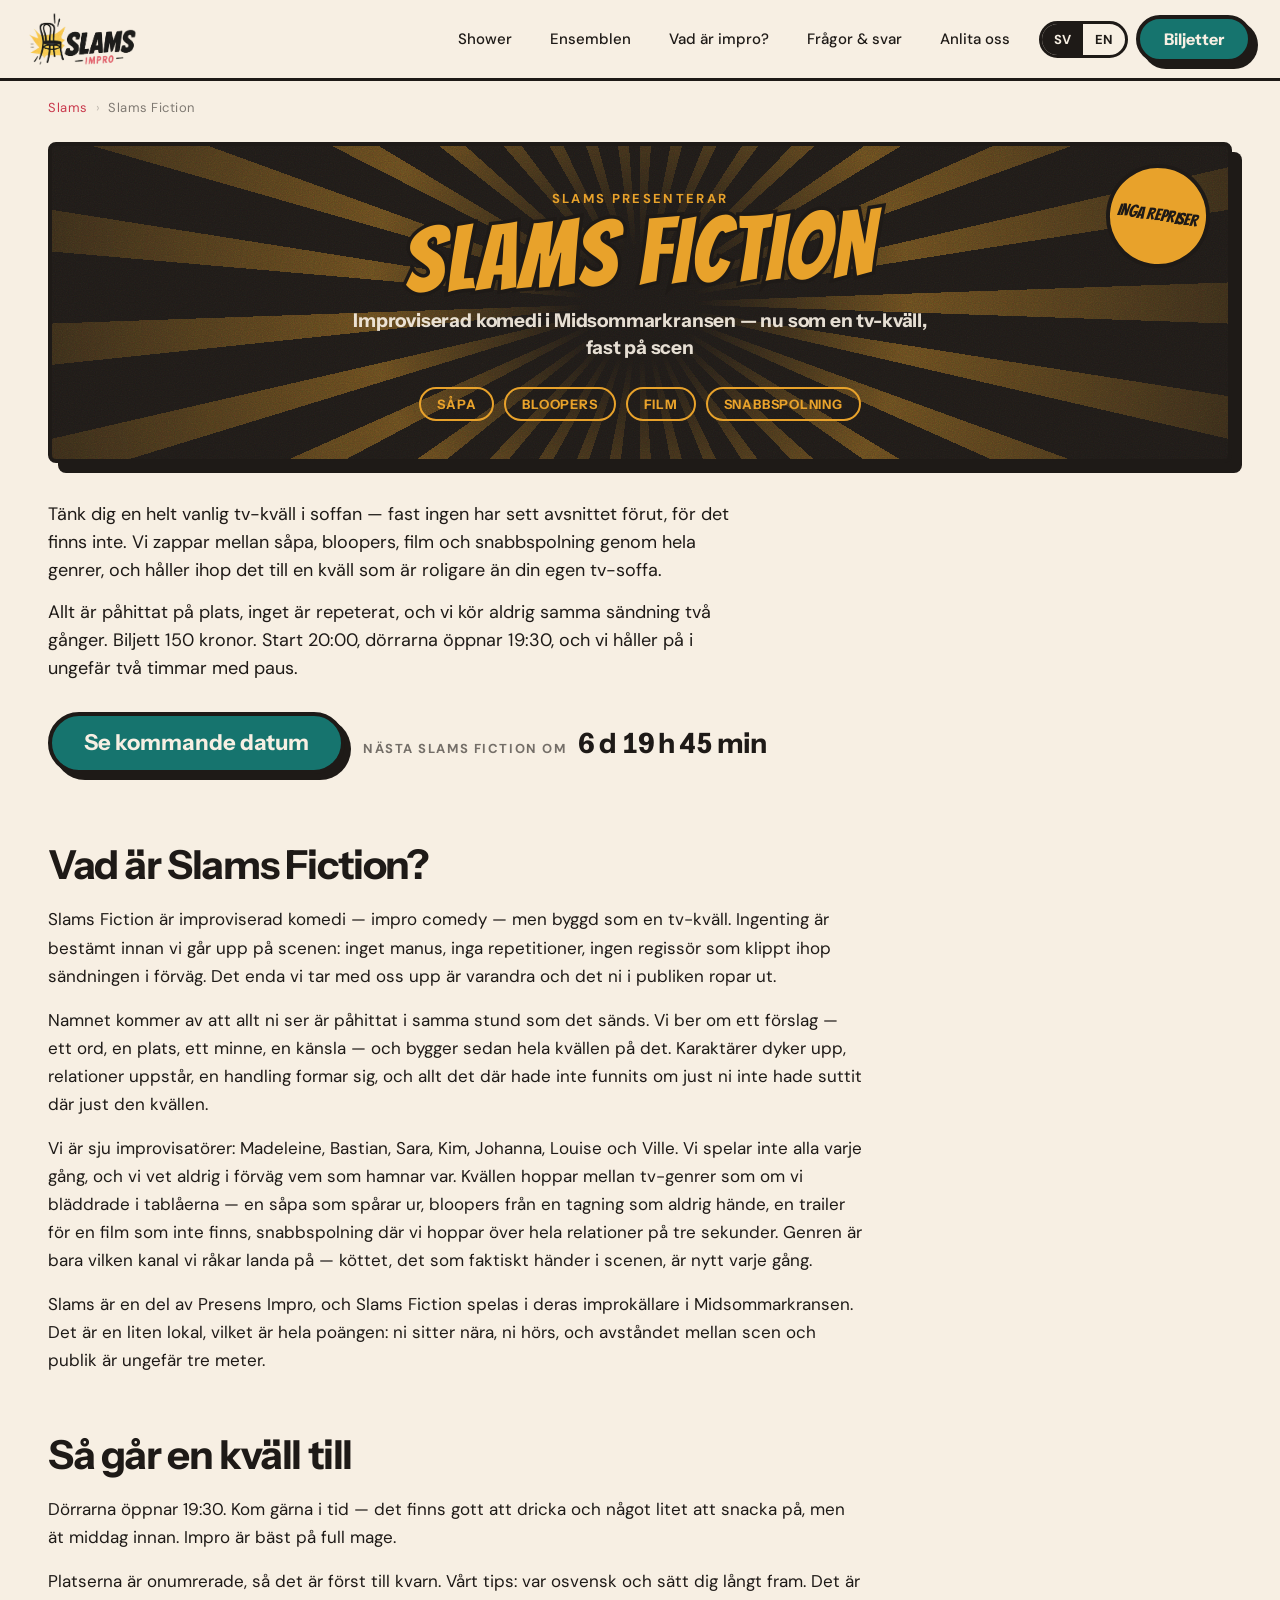
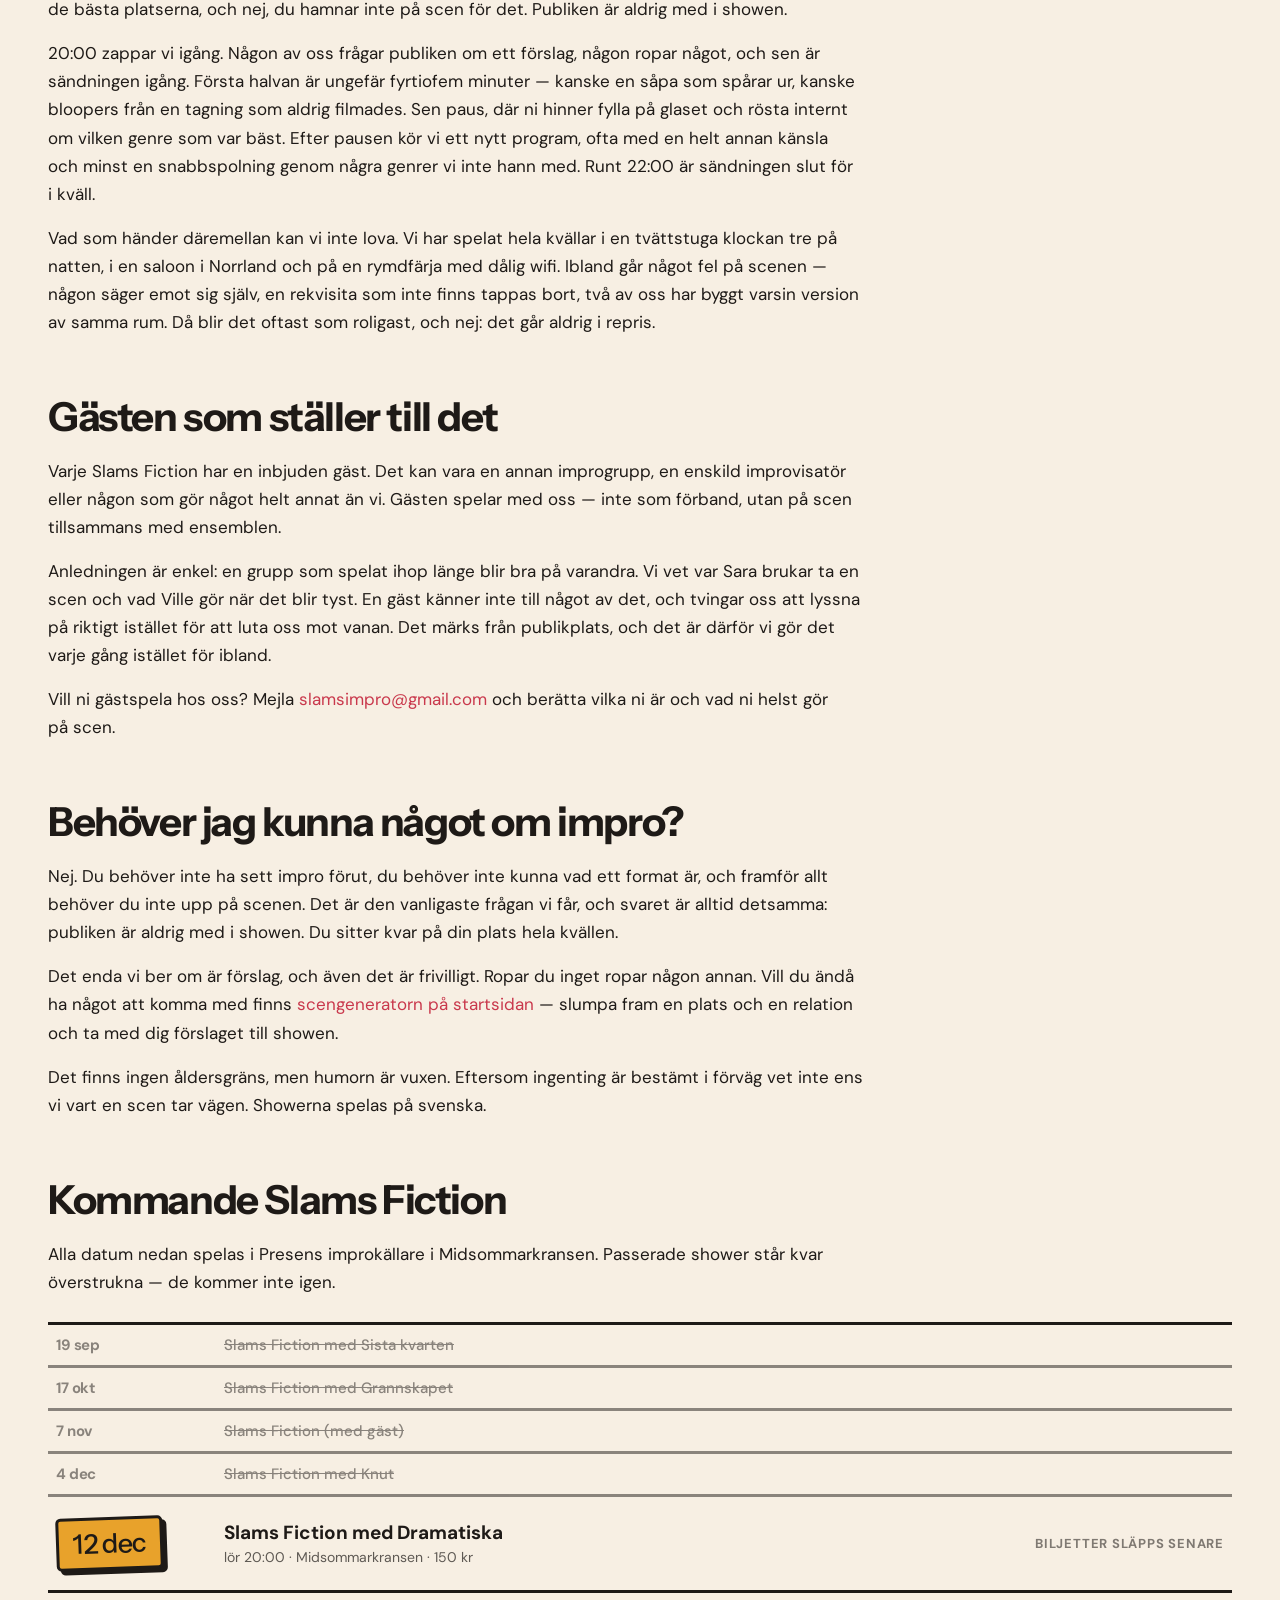
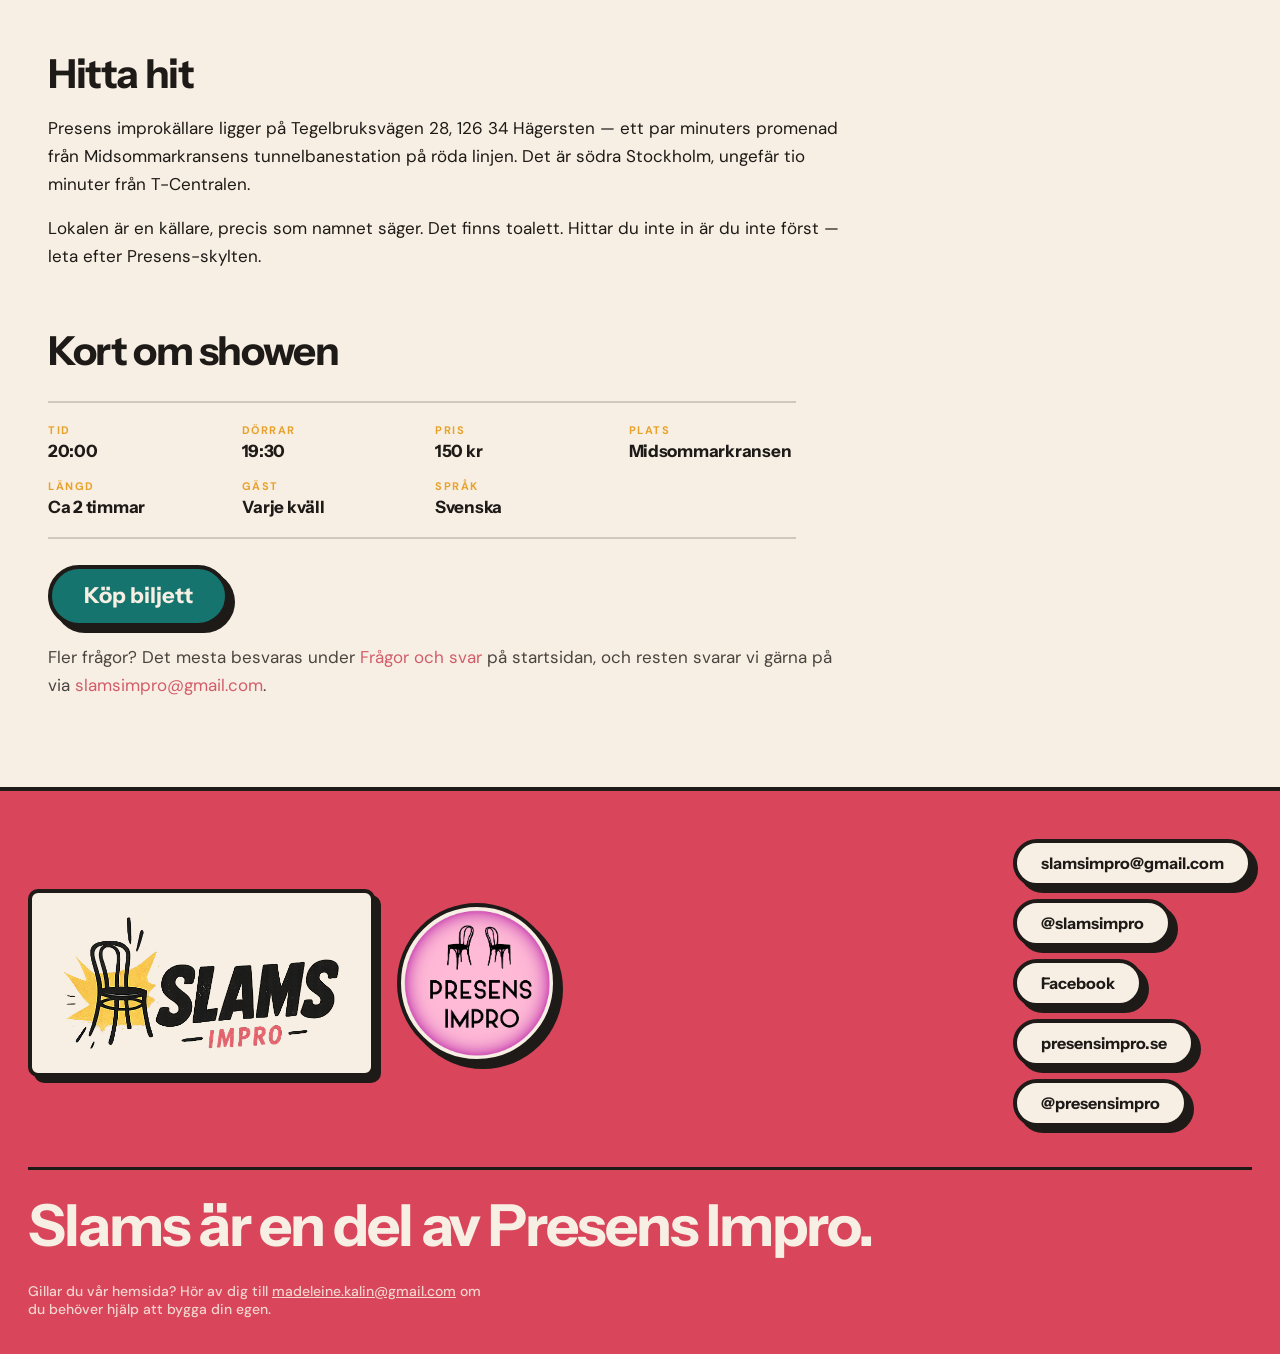
==== commit 024e2147: "Ge Slams Fiction en affischinspirerad hero och en tv-kvalls-vinkel Hero-panelen laanar strralkrans, " ====
--- a/slams-fiction/index.html
+++ b/slams-fiction/index.html
@@ -4,10 +4,10 @@
 <meta charset="UTF-8">
 <meta name="viewport" content="width=device-width, initial-scale=1">
 <title>Slams Fiction — improviserad komedi i Midsommarkransen</title>
-<meta name="description" content="Slams Fiction är Slams egen show i Presens improkällare i Midsommarkransen. Inget manus, en ny gäst varje kväll, och en föreställning som bara spelas en gång. Biljett 150 kr, start 20:00.">
+<meta name="description" content="Slams Fiction är Slams egen show i Presens improkällare i Midsommarkransen — en tv-kväll, fast på scen, med såpa, bloopers, film och snabbspolning genom hela genrer. Inget manus, en ny gäst varje kväll, och en sändning som aldrig går i repris. Biljett 150 kr, start 20:00.">
 <link rel="canonical" href="https://slamsimpro.se/slams-fiction/">
 <meta property="og:title" content="Slams Fiction — improviserad komedi i Midsommarkransen">
-<meta property="og:description" content="Vår egen show i Presens improkällare. Inget manus, en ny gäst varje kväll, en föreställning som bara spelas en gång.">
+<meta property="og:description" content="En tv-kväll, fast på scen: såpa, bloopers, film och snabbspolning genom hela genrer. Inget manus, en ny gäst varje kväll, inga repriser.">
 <meta property="og:image" content="https://slamsimpro.se/assets/hero-ensemble.jpg">
 <meta property="og:image:alt" content="Slams sju improvisatörer">
 <meta property="og:url" content="https://slamsimpro.se/slams-fiction/">
@@ -61,11 +61,22 @@
   </nav>
 
   <section id="top" class="page-hero" aria-labelledby="page-heading">
-    <p class="kicker" data-i18n="fic.kicker">Vår återkommande show</p>
-    <h1 id="page-heading" data-i18n="fic.title">Slams Fiction — improviserad komedi i Midsommarkransen</h1>
+    <div class="fiction-poster">
+      <span class="fiction-rays" aria-hidden="true"></span>
+      <p class="fiction-kicker" data-i18n="fic.kicker">Slams presenterar</p>
+      <h1 id="page-heading" class="fiction-poster-title" data-i18n-html="fic.titleHtml"><span class="fiction-title-big">Slams Fiction</span><span class="fiction-title-small">Improviserad komedi i Midsommarkransen — nu som en tv-kväll, fast på scen</span></h1>
+      <span class="fiction-badge" data-i18n="fic.badge">Inga repriser</span>
+      <ul class="fiction-genres" aria-label="Kvällens genrer">
+        <li data-i18n="fic.genre1">Såpa</li>
+        <li data-i18n="fic.genre2">Bloopers</li>
+        <li data-i18n="fic.genre3">Film</li>
+        <li data-i18n="fic.genre4">Snabbspolning</li>
+      </ul>
+    </div>
+
     <div class="lead" data-i18n-html="fic.lead">
-      <p>Slams Fiction är vår egen show. Vi spelar den i Presens improkällare i Midsommarkransen i södra Stockholm, ungefär en gång i månaden, och varje föreställning finns bara den kvällen. Inget är skrivet i förväg, ingenting är repeterat, och när ni går hem har ni sett något som aldrig kommer spelas igen.</p>
-      <p>Biljett 150 kronor. Start 20:00, dörrarna öppnar 19:30, och vi håller på i ungefär två timmar med paus.</p>
+      <p>Tänk dig en helt vanlig tv-kväll i soffan — fast ingen har sett avsnittet förut, för det finns inte. Vi zappar mellan såpa, bloopers, film och snabbspolning genom hela genrer, och håller ihop det till en kväll som är roligare än din egen tv-soffa.</p>
+      <p>Allt är påhittat på plats, inget är repeterat, och vi kör aldrig samma sändning två gånger. Biljett 150 kronor. Start 20:00, dörrarna öppnar 19:30, och vi håller på i ungefär två timmar med paus.</p>
     </div>
 
     <div class="page-hero-actions">
@@ -80,16 +91,16 @@
   <article class="prose">
 
     <h2 data-i18n="fic.h1">Vad är Slams Fiction?</h2>
-    <p data-i18n="fic.b1a">Slams Fiction är improviserad komedi — impro comedy — vilket betyder att ingenting i showen är bestämt innan vi går upp på scenen. Det finns inget manus, inga repetitioner och ingen dramaturg som har bestämt hur kvällen ska sluta. Det enda vi tar med oss upp är varandra och det ni i publiken ropar ut.</p>
-    <p data-i18n="fic.b1b">Namnet kommer av att allt ni ser är påhittat i samma stund som det spelas. Vi ber om ett förslag — ett ord, en plats, ett minne, en känsla — och bygger sedan hela kvällen på det. Karaktärer dyker upp, relationer uppstår, en handling formar sig, och allt det där hade inte funnits om just ni inte hade suttit där just den kvällen.</p>
-    <p data-i18n="fic.b1c">Vi är sju improvisatörer: Madeleine, Bastian, Sara, Kim, Johanna, Louise och Ville. Vi spelar inte alla varje gång, och vi vet aldrig i förväg vem som hamnar var. Vi spelar etablerade improformat som Harold, La Ronde, Armando och Invokando — men formatet är bara ett skelett. Köttet är nytt varje gång.</p>
+    <p data-i18n="fic.b1a">Slams Fiction är improviserad komedi — impro comedy — men byggd som en tv-kväll. Ingenting är bestämt innan vi går upp på scenen: inget manus, inga repetitioner, ingen regissör som klippt ihop sändningen i förväg. Det enda vi tar med oss upp är varandra och det ni i publiken ropar ut.</p>
+    <p data-i18n="fic.b1b">Namnet kommer av att allt ni ser är påhittat i samma stund som det sänds. Vi ber om ett förslag — ett ord, en plats, ett minne, en känsla — och bygger sedan hela kvällen på det. Karaktärer dyker upp, relationer uppstår, en handling formar sig, och allt det där hade inte funnits om just ni inte hade suttit där just den kvällen.</p>
+    <p data-i18n="fic.b1c">Vi är sju improvisatörer: Madeleine, Bastian, Sara, Kim, Johanna, Louise och Ville. Vi spelar inte alla varje gång, och vi vet aldrig i förväg vem som hamnar var. Kvällen hoppar mellan tv-genrer som om vi bläddrade i tablåerna — en såpa som spårar ur, bloopers från en tagning som aldrig hände, en trailer för en film som inte finns, snabbspolning där vi hoppar över hela relationer på tre sekunder. Genren är bara vilken kanal vi råkar landa på — köttet, det som faktiskt händer i scenen, är nytt varje gång.</p>
     <p data-i18n="fic.b1d">Slams är en del av Presens Impro, och Slams Fiction spelas i deras improkällare i Midsommarkransen. Det är en liten lokal, vilket är hela poängen: ni sitter nära, ni hörs, och avståndet mellan scen och publik är ungefär tre meter.</p>
 
     <h2 data-i18n="fic.h2">Så går en kväll till</h2>
     <p data-i18n="fic.b2a">Dörrarna öppnar 19:30. Kom gärna i tid — det finns gott att dricka och något litet att snacka på, men ät middag innan. Impro är bäst på full mage.</p>
     <p data-i18n="fic.b2b">Platserna är onumrerade, så det är först till kvarn. Vårt tips: var osvensk och sätt dig långt fram. Det är de bästa platserna, och nej, du hamnar inte på scen för det. Publiken är aldrig med i showen.</p>
-    <p data-i18n="fic.b2c">20:00 börjar vi. Någon av oss frågar publiken om ett förslag, någon ropar något, och sen är vi igång. Första halvan är ungefär fyrtiofem minuter. Sen paus, där ni hinner fylla på glaset och bestämma er för vilken karaktär som var bäst. Efter pausen kör vi andra halvan, ofta med ett annat format och nästan alltid med en helt annan energi. Runt 22:00 är det slut.</p>
-    <p data-i18n="fic.b2d">Vad som händer däremellan kan vi inte lova. Vi har spelat hela kvällar i en tvättstuga klockan tre på natten, i en saloon i Norrland och på en rymdfärja med dålig wifi. Ibland går något fel på scenen — någon säger emot sig själv, en rekvisita som inte finns tappas bort, två av oss har byggt varsin version av samma rum. Då blir det oftast som roligast.</p>
+    <p data-i18n="fic.b2c">20:00 zappar vi igång. Någon av oss frågar publiken om ett förslag, någon ropar något, och sen är sändningen igång. Första halvan är ungefär fyrtiofem minuter — kanske en såpa som spårar ur, kanske bloopers från en tagning som aldrig filmades. Sen paus, där ni hinner fylla på glaset och rösta internt om vilken genre som var bäst. Efter pausen kör vi ett nytt program, ofta med en helt annan känsla och minst en snabbspolning genom några genrer vi inte hann med. Runt 22:00 är sändningen slut för i kväll.</p>
+    <p data-i18n="fic.b2d">Vad som händer däremellan kan vi inte lova. Vi har spelat hela kvällar i en tvättstuga klockan tre på natten, i en saloon i Norrland och på en rymdfärja med dålig wifi. Ibland går något fel på scenen — någon säger emot sig själv, en rekvisita som inte finns tappas bort, två av oss har byggt varsin version av samma rum. Då blir det oftast som roligast, och nej: det går aldrig i repris.</p>
 
     <h2 data-i18n="fic.h3">Gästen som ställer till det</h2>
     <p data-i18n="fic.b3a">Varje Slams Fiction har en inbjuden gäst. Det kan vara en annan improgrupp, en enskild improvisatör eller någon som gör något helt annat än vi. Gästen spelar med oss — inte som förband, utan på scen tillsammans med ensemblen.</p>
@@ -302,7 +313,7 @@
       "inLanguage": "sv",
       "url": "https://slamsimpro.se/slams-fiction/",
       "image": "https://slamsimpro.se/assets/hero-ensemble.jpg",
-      "description": "Slams Fiction — improviserad komedi med Slams och en inbjuden gäst i Presens improkällare i Midsommarkransen. Ingenting är förberett, allt byggs på publikens förslag. Cirka två timmar inklusive paus.",
+      "description": "Slams Fiction — en tv-kväll, fast på scen, med Slams och en inbjuden gäst i Presens improkällare i Midsommarkransen. Såpa, bloopers, film och snabbspolning genom hela genrer, allt påhittat på plats och sänt bara den kvällen. Cirka två timmar inklusive paus.",
       "location": {
         "@type": "Place",
         "name": "Presens improkällare",
@@ -338,7 +349,7 @@
       "inLanguage": "sv",
       "url": "https://slamsimpro.se/slams-fiction/",
       "image": "https://slamsimpro.se/assets/hero-ensemble.jpg",
-      "description": "Slams Fiction — improviserad komedi med Slams och en inbjuden gäst i Presens improkällare i Midsommarkransen. Ingenting är förberett, allt byggs på publikens förslag. Cirka två timmar inklusive paus.",
+      "description": "Slams Fiction — en tv-kväll, fast på scen, med Slams och en inbjuden gäst i Presens improkällare i Midsommarkransen. Såpa, bloopers, film och snabbspolning genom hela genrer, allt påhittat på plats och sänt bara den kvällen. Cirka två timmar inklusive paus.",
       "location": {
         "@type": "Place",
         "name": "Presens improkällare",
@@ -383,7 +394,7 @@
       "inLanguage": "sv",
       "url": "https://slamsimpro.se/slams-fiction/",
       "image": "https://slamsimpro.se/assets/hero-ensemble.jpg",
-      "description": "Slams Fiction — improviserad komedi med Slams och en inbjuden gäst i Presens improkällare i Midsommarkransen. Ingenting är förberett, allt byggs på publikens förslag. Cirka två timmar inklusive paus.",
+      "description": "Slams Fiction — en tv-kväll, fast på scen, med Slams och en inbjuden gäst i Presens improkällare i Midsommarkransen. Såpa, bloopers, film och snabbspolning genom hela genrer, allt påhittat på plats och sänt bara den kvällen. Cirka två timmar inklusive paus.",
       "location": {
         "@type": "Place",
         "name": "Presens improkällare",
@@ -428,7 +439,7 @@
       "inLanguage": "sv",
       "url": "https://slamsimpro.se/slams-fiction/",
       "image": "https://slamsimpro.se/assets/hero-ensemble.jpg",
-      "description": "Slams Fiction — improviserad komedi med Slams och en inbjuden gäst i Presens improkällare i Midsommarkransen. Ingenting är förberett, allt byggs på publikens förslag. Cirka två timmar inklusive paus.",
+      "description": "Slams Fiction — en tv-kväll, fast på scen, med Slams och en inbjuden gäst i Presens improkällare i Midsommarkransen. Såpa, bloopers, film och snabbspolning genom hela genrer, allt påhittat på plats och sänt bara den kvällen. Cirka två timmar inklusive paus.",
       "location": {
         "@type": "Place",
         "name": "Presens improkällare",
@@ -471,7 +482,7 @@
       "inLanguage": "sv",
       "url": "https://slamsimpro.se/slams-fiction/",
       "image": "https://slamsimpro.se/assets/hero-ensemble.jpg",
-      "description": "Slams Fiction — improviserad komedi med Slams och en inbjuden gäst i Presens improkällare i Midsommarkransen. Ingenting är förberett, allt byggs på publikens förslag. Cirka två timmar inklusive paus.",
+      "description": "Slams Fiction — en tv-kväll, fast på scen, med Slams och en inbjuden gäst i Presens improkällare i Midsommarkransen. Såpa, bloopers, film och snabbspolning genom hela genrer, allt påhittat på plats och sänt bara den kvällen. Cirka två timmar inklusive paus.",
       "location": {
         "@type": "Place",
         "name": "Presens improkällare",
--- a/styles.css
+++ b/styles.css
@@ -1192,6 +1192,127 @@
   margin: 30px 0 0;
 }
 
+/* Slams Fiction-sidans egen affisch, ovanpå den vanliga page-hero-texten.
+   Byggd av samma delar som startsidans .fiction-panel (mörk panel,
+   strålkrans i .fiction-rays, .fiction-kicker) plus en filmkornstextur, en
+   genre-rad och en prisskylt-liknande badge, lånade från den tryckta
+   höstaffischen. */
+.fiction-poster {
+  position: relative;
+  overflow: hidden;
+  text-align: center;
+  padding: 44px 28px 38px;
+  margin: 0 0 38px;
+  border: 4px solid var(--ink);
+  border-radius: 8px;
+  background: var(--ink);
+  color: var(--cream);
+  box-shadow: 10px 10px 0 var(--ink);
+}
+/* Filmkorn: samma trick som en skannad affisch, ett SVG-brus över hela
+   panelen. Lågt opacitet så texten inte tappar kontrast. */
+.fiction-poster::before {
+  content: "";
+  position: absolute;
+  inset: 0;
+  z-index: 1;
+  pointer-events: none;
+  mix-blend-mode: overlay;
+  opacity: 0.5;
+  background-image: url("data:image/svg+xml,%3Csvg xmlns='http://www.w3.org/2000/svg'%3E%3Cfilter id='n'%3E%3CfeTurbulence type='fractalNoise' baseFrequency='0.85' numOctaves='2' stitchTiles='stitch'/%3E%3C/filter%3E%3Crect width='100%25' height='100%25' filter='url(%23n)'/%3E%3C/svg%3E");
+}
+.fiction-poster > .fiction-kicker,
+.fiction-poster > .fiction-poster-title,
+.fiction-poster > .fiction-genres {
+  position: relative;
+  z-index: 2;
+}
+.fiction-poster .fiction-kicker { margin: 0 0 6px; }
+
+.page-hero .fiction-poster-title { margin: 0; max-width: none; }
+.fiction-title-big {
+  display: block;
+  font-family: var(--font-comic);
+  font-weight: 400;
+  font-size: clamp(46px, 9vw, 92px);
+  line-height: 0.88;
+  letter-spacing: 0.02em;
+  text-transform: uppercase;
+  color: var(--amber);
+  -webkit-text-stroke: 7px var(--ink);
+  paint-order: stroke fill;
+  transform: rotate(-2deg);
+}
+.fiction-title-small {
+  display: block;
+  margin: 14px auto 0;
+  max-width: 46ch;
+  font-family: var(--font-display);
+  font-weight: 700;
+  font-size: clamp(15px, 1.7vw, 19px);
+  letter-spacing: -0.01em;
+  line-height: 1.4;
+  color: var(--cream);
+  opacity: 0.92;
+}
+
+/* Prisskylten på affischen, återanvänd som "inga repriser" i övre hörnet. */
+.fiction-badge {
+  position: absolute;
+  top: 18px;
+  right: 18px;
+  z-index: 2;
+  display: flex;
+  align-items: center;
+  justify-content: center;
+  width: 104px;
+  height: 104px;
+  padding: 6px;
+  border-radius: 50%;
+  border: 4px solid var(--ink);
+  background: var(--amber);
+  color: var(--ink);
+  transform: rotate(9deg);
+  font-family: var(--font-comic);
+  font-weight: 400;
+  font-size: 17px;
+  line-height: 1.05;
+  text-align: center;
+  text-transform: uppercase;
+}
+
+.fiction-genres {
+  display: flex;
+  flex-wrap: wrap;
+  justify-content: center;
+  gap: 10px;
+  margin: 26px 0 0;
+}
+.fiction-genres li {
+  font-family: var(--font-display);
+  font-weight: 700;
+  font-size: 13px;
+  letter-spacing: 0.06em;
+  text-transform: uppercase;
+  padding: 7px 16px;
+  border: 2px solid var(--amber);
+  border-radius: 999px;
+  color: var(--amber);
+}
+
+@media (max-width: 620px) {
+  .fiction-poster { padding: 38px 20px 30px; }
+  .fiction-badge {
+    position: static;
+    width: auto;
+    height: auto;
+    margin: 18px auto 0;
+    padding: 8px 20px;
+    border-radius: 999px;
+    transform: rotate(-3deg);
+  }
+}
+
 .prose {
   max-width: 1240px;
   margin: 0 auto;
@@ -1244,3 +1365,91 @@
   .prose h2 { margin-top: 42px; }
   .page-hero-actions { gap: 14px; }
 }
+
+/* =========================================================================
+   Publikcitat
+   Ligger efter Slams Fiction-panelen och lanar dess matt: samma bredd som
+   ovriga sektioner, samma ram och offsetskugga, samma tvaspaltiga uppdelning.
+   Tidigare var kortet smalare och centrerat medan allt annat pa sidan ar
+   fullbrett och vansterstallt, vilket fick ogat att hoppa in och ut.
+   ========================================================================= */
+
+.quote-section { padding-top: 88px; }
+
+.quote-card {
+  display: grid;
+  grid-template-columns: minmax(0, 210px) minmax(0, 1fr);
+  gap: 30px 44px;
+  align-items: start;
+  margin: 0;
+  padding: 44px 40px;
+  background: var(--coral);
+  border: 4px solid var(--ink);
+  border-radius: 8px;
+  box-shadow: 10px 10px 0 var(--ink);
+}
+
+.quote-aside {
+  display: flex;
+  flex-direction: column;
+  gap: 18px;
+}
+
+/* Citattecknet ar satt i displayfonten och inte i Bangers, vars citattecken
+   ritas som tva raka klossar och inte last som citat. */
+.quote-mark {
+  font-family: var(--font-display);
+  font-weight: 700;
+  font-size: 120px;
+  line-height: 0.62;
+  color: var(--cream);
+  -webkit-text-stroke: 6px var(--ink);
+  paint-order: stroke fill;
+  pointer-events: none;
+}
+
+.quote-card blockquote { margin: 0; }
+.quote-card blockquote p {
+  margin: 0;
+  font-family: var(--font-display);
+  font-weight: 600;
+  font-size: clamp(19px, 1.9vw, 25px);
+  line-height: 1.45;
+  letter-spacing: -0.015em;
+  text-wrap: pretty;
+}
+
+.quote-by {
+  display: flex;
+  flex-direction: column;
+  gap: 4px;
+  padding-top: 16px;
+  border-top: 3px solid rgba(30, 26, 23, 0.3);
+}
+.quote-name {
+  font-family: var(--font-display);
+  font-weight: 700;
+  font-size: 21px;
+  letter-spacing: -0.02em;
+}
+.quote-age {
+  font-size: 12px;
+  font-weight: 700;
+  text-transform: uppercase;
+  letter-spacing: 0.14em;
+  opacity: 0.65;
+}
+
+@media (max-width: 760px) {
+  .quote-section { padding-top: 62px; }
+  .quote-card {
+    grid-template-columns: 1fr;
+    gap: 18px;
+    padding: 30px 22px 26px;
+  }
+  /* I en spalt hor namnet ihop med citatet under, inte med citattecknet
+     over — sa attributionen flyttas sist. */
+  .quote-aside { display: contents; }
+  .quote-mark { font-size: 86px; -webkit-text-stroke-width: 5px; }
+  .quote-by { order: 3; margin-top: 4px; }
+}
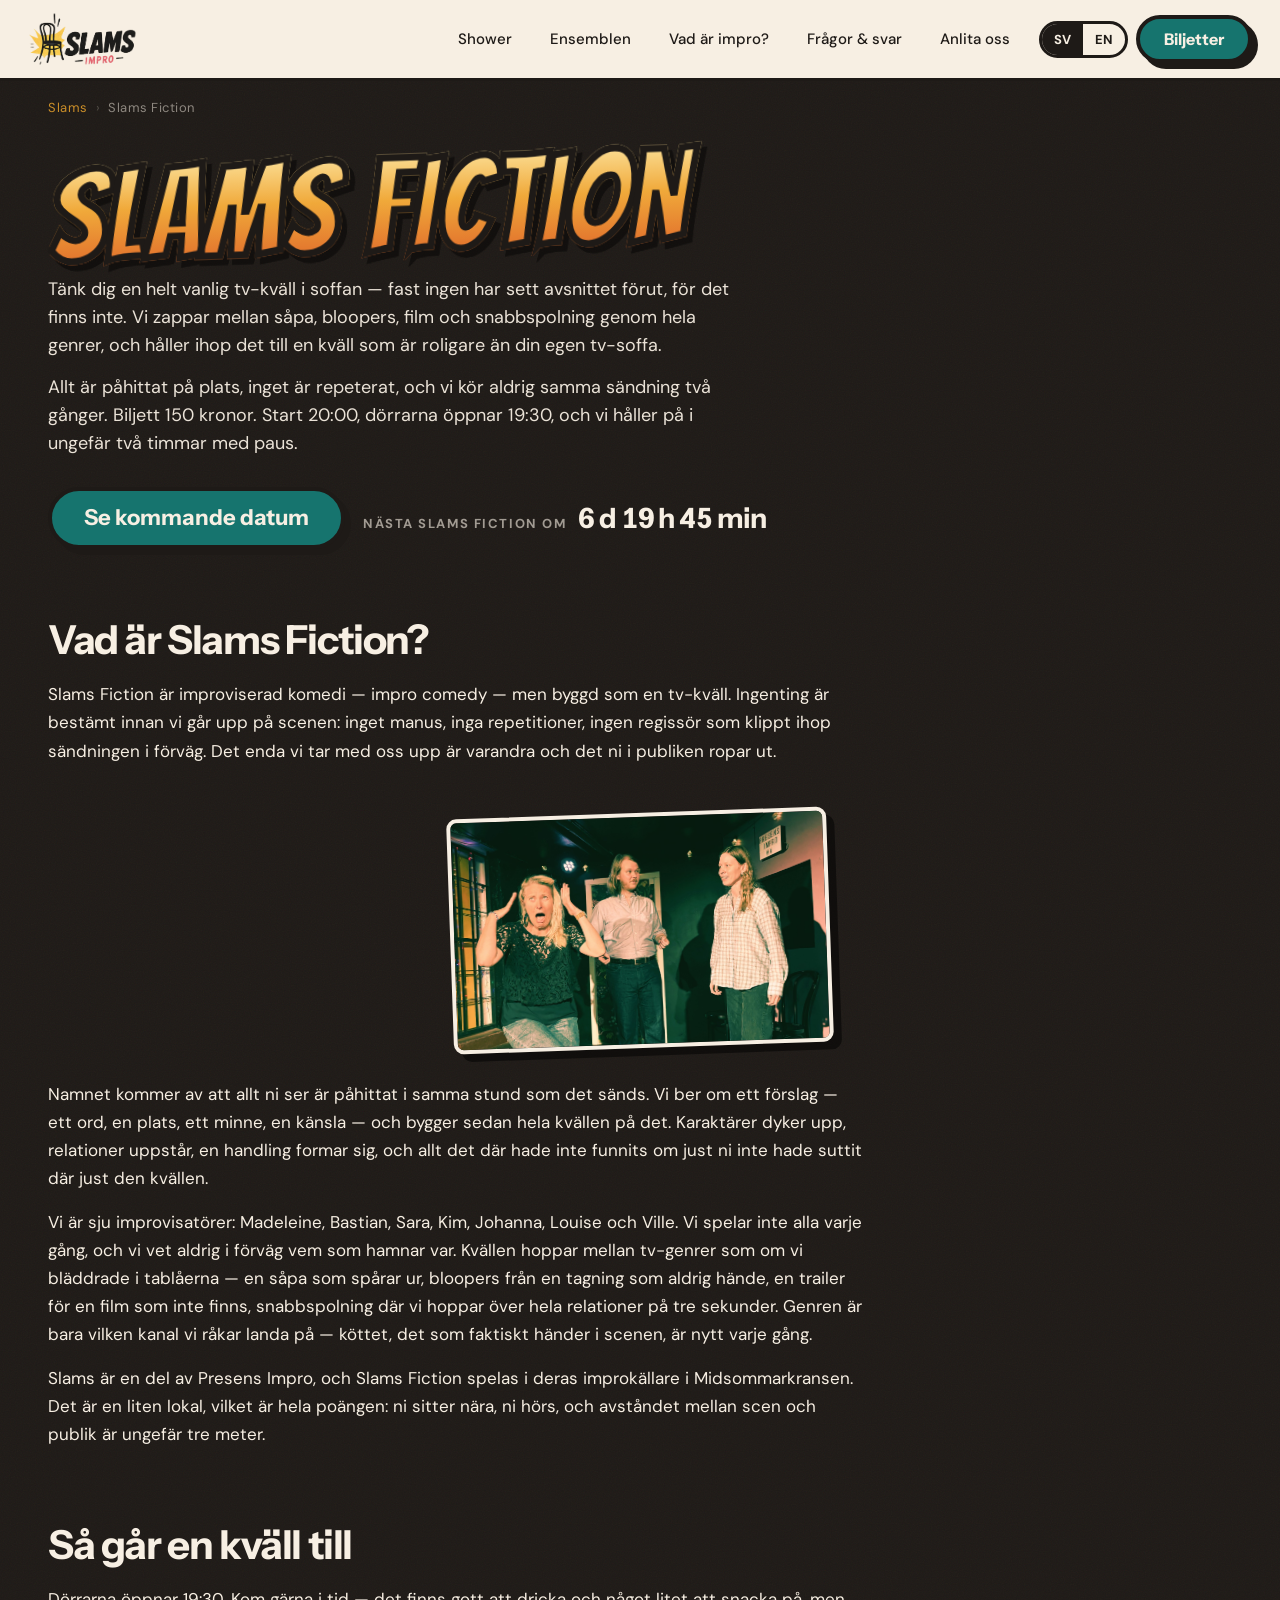
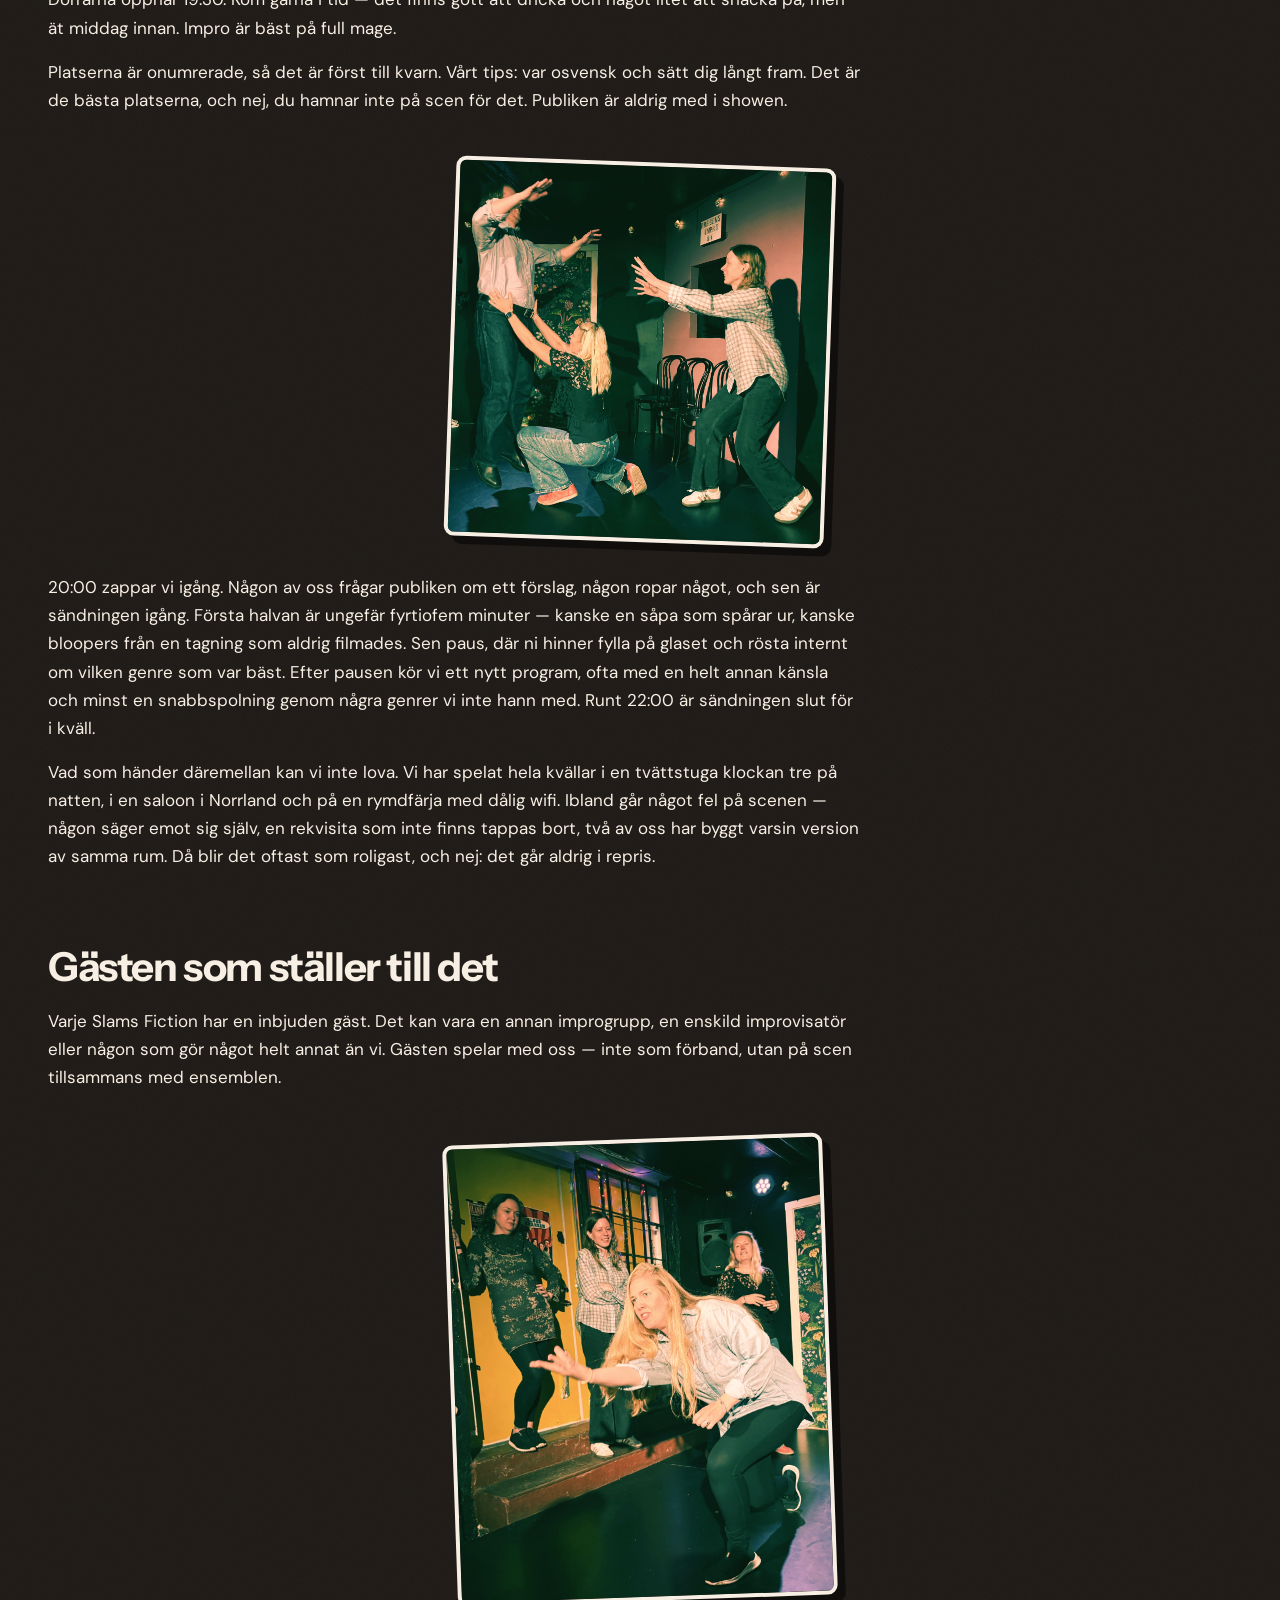
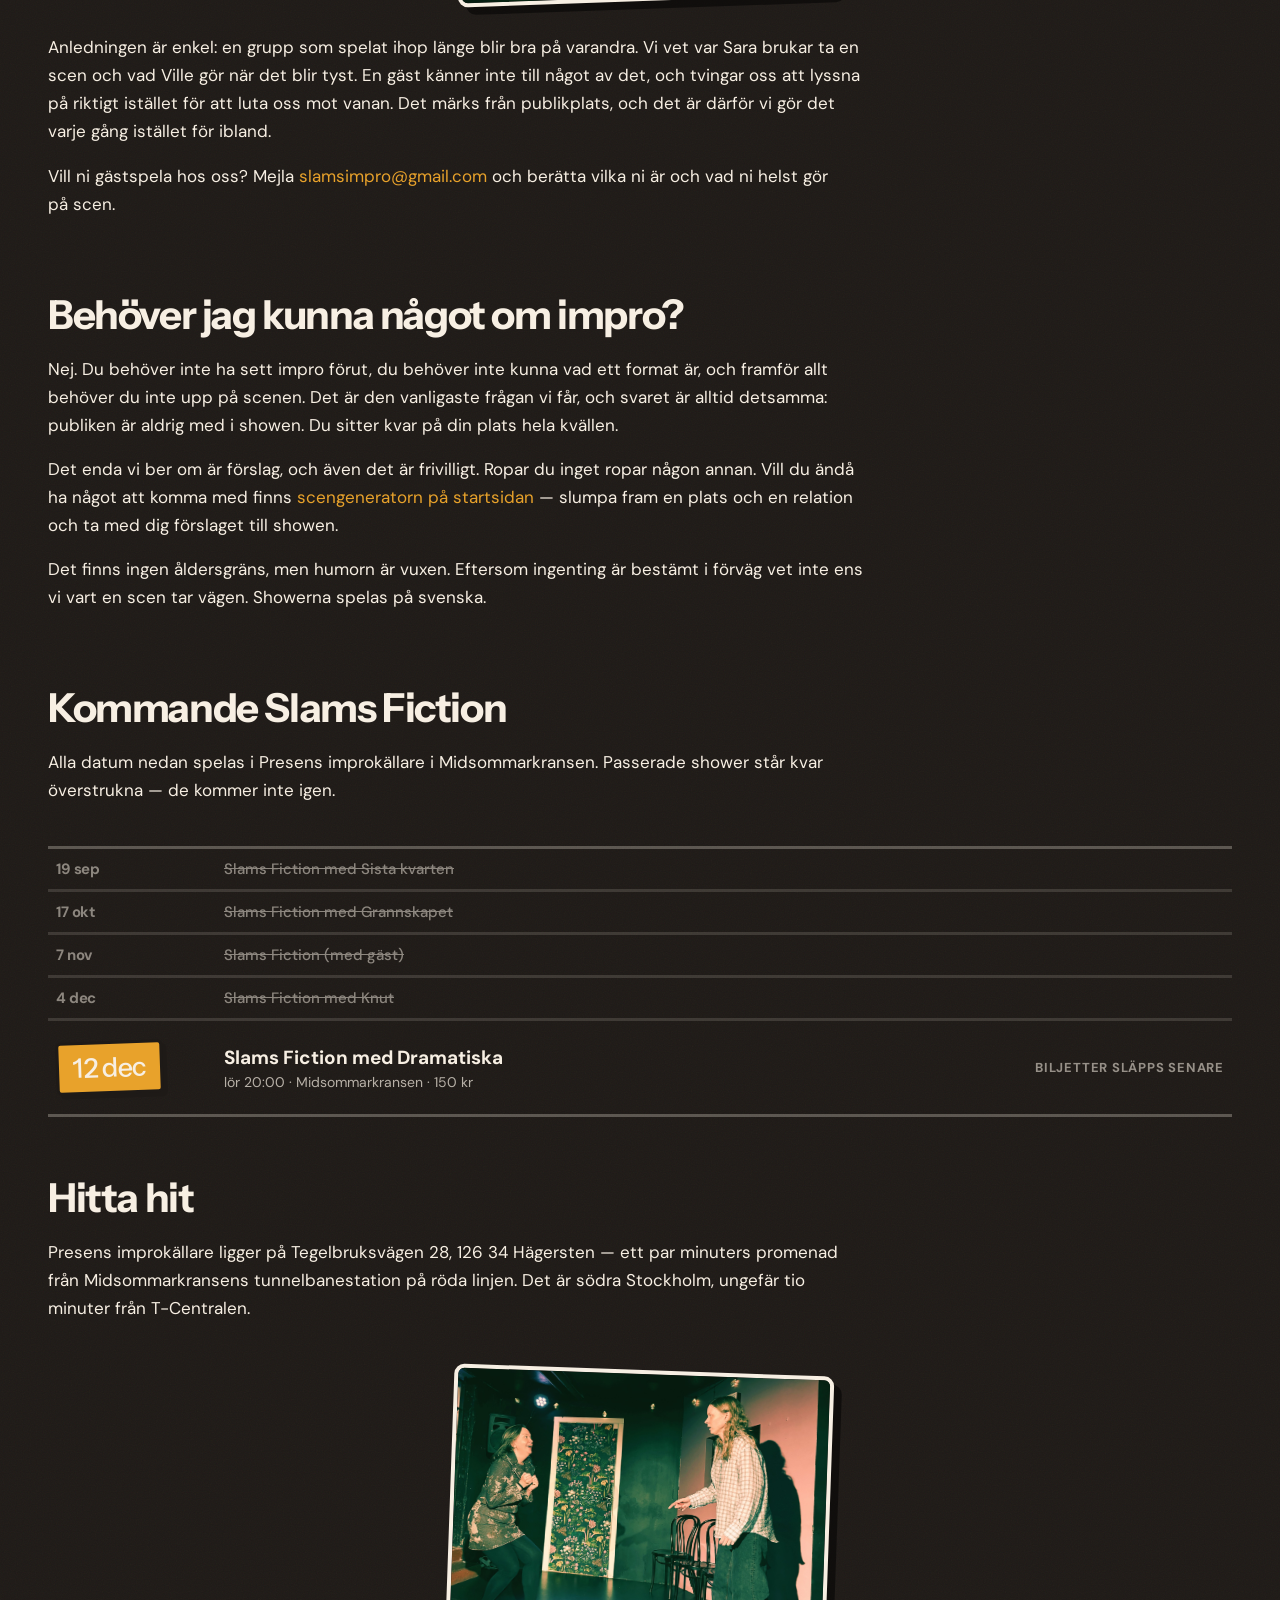
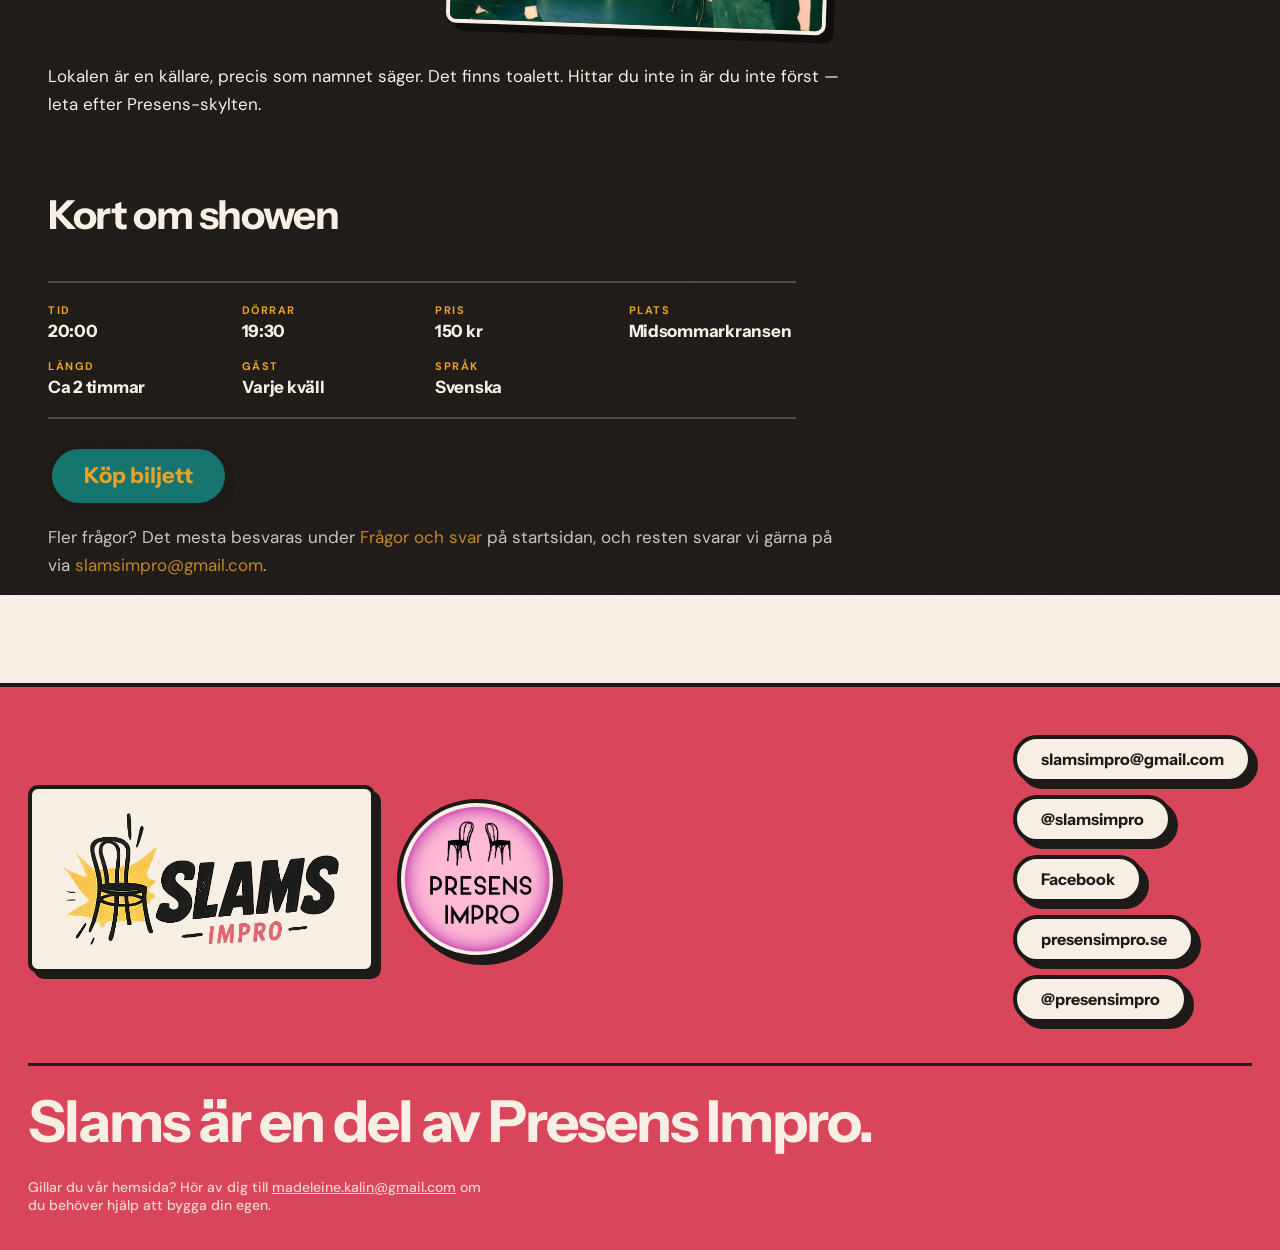
==== commit 1ea3075d: "Ge Slams Fiction-sidan en mörk scenkänsla utan affischboxen Rubrik och ingress fritt på en mörk bott" ====
--- a/slams-fiction/index.html
+++ b/slams-fiction/index.html
@@ -51,7 +51,7 @@
   </div>
 </header>
 
-<main id="main-content" class="page">
+<main id="main-content" class="page page--stage">
 
   <nav class="breadcrumb" aria-label="Brödsmulor">
     <ol>
@@ -61,18 +61,7 @@
   </nav>
 
   <section id="top" class="page-hero" aria-labelledby="page-heading">
-    <div class="fiction-poster">
-      <span class="fiction-rays" aria-hidden="true"></span>
-      <p class="fiction-kicker" data-i18n="fic.kicker">Slams presenterar</p>
-      <h1 id="page-heading" class="fiction-poster-title" data-i18n-html="fic.titleHtml"><span class="fiction-title-big">Slams Fiction</span><span class="fiction-title-small">Improviserad komedi i Midsommarkransen — nu som en tv-kväll, fast på scen</span></h1>
-      <span class="fiction-badge" data-i18n="fic.badge">Inga repriser</span>
-      <ul class="fiction-genres" aria-label="Kvällens genrer">
-        <li data-i18n="fic.genre1">Såpa</li>
-        <li data-i18n="fic.genre2">Bloopers</li>
-        <li data-i18n="fic.genre3">Film</li>
-        <li data-i18n="fic.genre4">Snabbspolning</li>
-      </ul>
-    </div>
+    <h1 id="page-heading" class="fiction-stage-title" data-i18n="fic.heading">Slams Fiction</h1>
 
     <div class="lead" data-i18n-html="fic.lead">
       <p>Tänk dig en helt vanlig tv-kväll i soffan — fast ingen har sett avsnittet förut, för det finns inte. Vi zappar mellan såpa, bloopers, film och snabbspolning genom hela genrer, och håller ihop det till en kväll som är roligare än din egen tv-soffa.</p>
@@ -89,9 +78,15 @@
   </section>
 
   <article class="prose">
+   <div class="fiction-copy-grid">
 
     <h2 data-i18n="fic.h1">Vad är Slams Fiction?</h2>
     <p data-i18n="fic.b1a">Slams Fiction är improviserad komedi — impro comedy — men byggd som en tv-kväll. Ingenting är bestämt innan vi går upp på scenen: inget manus, inga repetitioner, ingen regissör som klippt ihop sändningen i förväg. Det enda vi tar med oss upp är varandra och det ni i publiken ropar ut.</p>
+
+    <figure class="fiction-stage-photo fiction-stage-photo--left">
+      <img src="../assets/stage/stage-1.jpg" alt="" width="1561" height="954" loading="lazy" decoding="async">
+    </figure>
+
     <p data-i18n="fic.b1b">Namnet kommer av att allt ni ser är påhittat i samma stund som det sänds. Vi ber om ett förslag — ett ord, en plats, ett minne, en känsla — och bygger sedan hela kvällen på det. Karaktärer dyker upp, relationer uppstår, en handling formar sig, och allt det där hade inte funnits om just ni inte hade suttit där just den kvällen.</p>
     <p data-i18n="fic.b1c">Vi är sju improvisatörer: Madeleine, Bastian, Sara, Kim, Johanna, Louise och Ville. Vi spelar inte alla varje gång, och vi vet aldrig i förväg vem som hamnar var. Kvällen hoppar mellan tv-genrer som om vi bläddrade i tablåerna — en såpa som spårar ur, bloopers från en tagning som aldrig hände, en trailer för en film som inte finns, snabbspolning där vi hoppar över hela relationer på tre sekunder. Genren är bara vilken kanal vi råkar landa på — köttet, det som faktiskt händer i scenen, är nytt varje gång.</p>
     <p data-i18n="fic.b1d">Slams är en del av Presens Impro, och Slams Fiction spelas i deras improkällare i Midsommarkransen. Det är en liten lokal, vilket är hela poängen: ni sitter nära, ni hörs, och avståndet mellan scen och publik är ungefär tre meter.</p>
@@ -99,11 +94,21 @@
     <h2 data-i18n="fic.h2">Så går en kväll till</h2>
     <p data-i18n="fic.b2a">Dörrarna öppnar 19:30. Kom gärna i tid — det finns gott att dricka och något litet att snacka på, men ät middag innan. Impro är bäst på full mage.</p>
     <p data-i18n="fic.b2b">Platserna är onumrerade, så det är först till kvarn. Vårt tips: var osvensk och sätt dig långt fram. Det är de bästa platserna, och nej, du hamnar inte på scen för det. Publiken är aldrig med i showen.</p>
+
+    <figure class="fiction-stage-photo fiction-stage-photo--right">
+      <img src="../assets/stage/stage-2.jpg" alt="" width="1441" height="1440" loading="lazy" decoding="async">
+    </figure>
+
     <p data-i18n="fic.b2c">20:00 zappar vi igång. Någon av oss frågar publiken om ett förslag, någon ropar något, och sen är sändningen igång. Första halvan är ungefär fyrtiofem minuter — kanske en såpa som spårar ur, kanske bloopers från en tagning som aldrig filmades. Sen paus, där ni hinner fylla på glaset och rösta internt om vilken genre som var bäst. Efter pausen kör vi ett nytt program, ofta med en helt annan känsla och minst en snabbspolning genom några genrer vi inte hann med. Runt 22:00 är sändningen slut för i kväll.</p>
     <p data-i18n="fic.b2d">Vad som händer däremellan kan vi inte lova. Vi har spelat hela kvällar i en tvättstuga klockan tre på natten, i en saloon i Norrland och på en rymdfärja med dålig wifi. Ibland går något fel på scenen — någon säger emot sig själv, en rekvisita som inte finns tappas bort, två av oss har byggt varsin version av samma rum. Då blir det oftast som roligast, och nej: det går aldrig i repris.</p>
 
     <h2 data-i18n="fic.h3">Gästen som ställer till det</h2>
     <p data-i18n="fic.b3a">Varje Slams Fiction har en inbjuden gäst. Det kan vara en annan improgrupp, en enskild improvisatör eller någon som gör något helt annat än vi. Gästen spelar med oss — inte som förband, utan på scen tillsammans med ensemblen.</p>
+
+    <figure class="fiction-stage-photo fiction-stage-photo--left">
+      <img src="../assets/stage/stage-3.jpg" alt="" width="1179" height="1440" loading="lazy" decoding="async">
+    </figure>
+
     <p data-i18n="fic.b3b">Anledningen är enkel: en grupp som spelat ihop länge blir bra på varandra. Vi vet var Sara brukar ta en scen och vad Ville gör när det blir tyst. En gäst känner inte till något av det, och tvingar oss att lyssna på riktigt istället för att luta oss mot vanan. Det märks från publikplats, och det är därför vi gör det varje gång istället för ibland.</p>
     <p data-i18n-html="fic.b3c">Vill ni gästspela hos oss? Mejla <a href="mailto:slamsimpro@gmail.com">slamsimpro@gmail.com</a> och berätta vilka ni är och vad ni helst gör på scen.</p>
 
@@ -171,6 +176,11 @@
 
     <h2 data-i18n="fic.h6">Hitta hit</h2>
     <p data-i18n="fic.b6a">Presens improkällare ligger på Tegelbruksvägen 28, 126 34 Hägersten — ett par minuters promenad från Midsommarkransens tunnelbanestation på röda linjen. Det är södra Stockholm, ungefär tio minuter från T-Centralen.</p>
+
+    <figure class="fiction-stage-photo fiction-stage-photo--right">
+      <img src="../assets/stage/stage-4.jpg" alt="" width="1707" height="1154" loading="lazy" decoding="async">
+    </figure>
+
     <p data-i18n="fic.b6b">Lokalen är en källare, precis som namnet säger. Det finns toalett. Hittar du inte in är du inte först — leta efter Presens-skylten.</p>
 
     <h2 data-i18n="fic.h7">Kort om showen</h2>
@@ -211,6 +221,7 @@
 
     <p class="prose-more" data-i18n-html="fic.more">Fler frågor? Det mesta besvaras under <a href="../#faq">Frågor och svar</a> på startsidan, och resten svarar vi gärna på via <a href="mailto:slamsimpro@gmail.com">slamsimpro@gmail.com</a>.</p>
 
+   </div>
   </article>
 
 </main>
--- a/styles.css
+++ b/styles.css
@@ -1114,6 +1114,15 @@
   #fiction { padding-top: 62px; }
   .fiction-panel { padding: 32px 20px 26px; gap: 26px; }
   .fiction-title { -webkit-text-stroke-width: 6px; }
+  /* Samma kontur blir för tjock i förhållande till bokstäverna vid de här
+     bredderna, så "Slams Fiction" klumpar ihop sig. Tunnare kontur, mindre
+     minimistorlek, ingen rotation. */
+  .page--stage .page-hero .fiction-stage-title {
+    font-size: clamp(38px, 13vw, 60px);
+    -webkit-text-stroke-width: 2.5px;
+    filter: drop-shadow(3px 4px 0 rgba(0, 0, 0, 0.45));
+    transform: rotate(-1deg);
+  }
   /* Två spalter blir för smala här: "Midsommarkransen" är bredare än cellen
      och rann in i värdet bredvid. */
   .fiction-facts { grid-template-columns: 1fr; gap: 14px; }
@@ -1192,125 +1201,103 @@
   margin: 30px 0 0;
 }
 
-/* Slams Fiction-sidans egen affisch, ovanpå den vanliga page-hero-texten.
-   Byggd av samma delar som startsidans .fiction-panel (mörk panel,
-   strålkrans i .fiction-rays, .fiction-kicker) plus en filmkornstextur, en
-   genre-rad och en prisskylt-liknande badge, lånade från den tryckta
-   höstaffischen. */
-.fiction-poster {
+/* Slams Fiction-sidan som en mörk scen: hela huvudinnehållet (main.page--stage)
+   får affischens mörka botten och filmkorn istället för att texten satt
+   inbäddad i en egen boxad panel. Rubriken står fri direkt på scenen, i
+   samma Bangers-typsnitt och tjocka bläckkontur som förut, men nu med en
+   gul-till-orange gradient som lutar sig närmare den tryckta höstaffischen. */
+.page--stage {
   position: relative;
-  overflow: hidden;
-  text-align: center;
-  padding: 44px 28px 38px;
-  margin: 0 0 38px;
-  border: 4px solid var(--ink);
-  border-radius: 8px;
   background: var(--ink);
   color: var(--cream);
-  box-shadow: 10px 10px 0 var(--ink);
-}
-/* Filmkorn: samma trick som en skannad affisch, ett SVG-brus över hela
-   panelen. Lågt opacitet så texten inte tappar kontrast. */
-.fiction-poster::before {
+  overflow: hidden;
+}
+.page--stage::before {
   content: "";
   position: absolute;
   inset: 0;
-  z-index: 1;
+  z-index: 0;
   pointer-events: none;
   mix-blend-mode: overlay;
-  opacity: 0.5;
+  opacity: 0.35;
   background-image: url("data:image/svg+xml,%3Csvg xmlns='http://www.w3.org/2000/svg'%3E%3Cfilter id='n'%3E%3CfeTurbulence type='fractalNoise' baseFrequency='0.85' numOctaves='2' stitchTiles='stitch'/%3E%3C/filter%3E%3Crect width='100%25' height='100%25' filter='url(%23n)'/%3E%3C/svg%3E");
 }
-.fiction-poster > .fiction-kicker,
-.fiction-poster > .fiction-poster-title,
-.fiction-poster > .fiction-genres {
-  position: relative;
-  z-index: 2;
-}
-.fiction-poster .fiction-kicker { margin: 0 0 6px; }
-
-.page-hero .fiction-poster-title { margin: 0; max-width: none; }
-.fiction-title-big {
+.page--stage > * { position: relative; z-index: 1; }
+
+.page--stage .breadcrumb { opacity: 0.85; }
+.page--stage .breadcrumb a { color: var(--amber); }
+.page--stage .breadcrumb a:hover { color: var(--cream); }
+.page--stage .breadcrumb [aria-current] { opacity: 0.6; }
+
+.page-hero .lead { color: var(--cream); opacity: 0.94; }
+.page-hero .lead a,
+.prose a { color: var(--amber); }
+.page-hero .lead a:hover,
+.prose a:hover { color: var(--cream); }
+
+.page-hero .fiction-stage-title {
   display: block;
+  margin: 0 0 24px;
+  max-width: none;
   font-family: var(--font-comic);
   font-weight: 400;
-  font-size: clamp(46px, 9vw, 92px);
-  line-height: 0.88;
-  letter-spacing: 0.02em;
+  font-size: clamp(52px, 10vw, 128px);
+  line-height: 0.86;
+  letter-spacing: 0.01em;
   text-transform: uppercase;
   color: var(--amber);
+  background: linear-gradient(180deg, #fce29b 0%, #f0a93a 45%, #e06a2b 100%);
+  -webkit-background-clip: text;
+  background-clip: text;
+  -webkit-text-fill-color: transparent;
   -webkit-text-stroke: 7px var(--ink);
   paint-order: stroke fill;
+  filter: drop-shadow(5px 6px 0 rgba(0, 0, 0, 0.45));
   transform: rotate(-2deg);
 }
-.fiction-title-small {
+
+/* De fyra scenbilderna. Grid-kolumnerna gör jobbet på båda skärmstorlekar:
+   under 1300px finns bara en kolumn så bilderna hamnar i det vanliga
+   textflödet ("insprängt"), och från 1300px och uppåt öppnas två
+   marginalkolumner vid sidan av den 620px breda textspalten där bilderna
+   flyter ut till höger och vänster om texten. Ingen pixelräknad
+   positionering — grid-row: span gör att varje bild landar ungefär i höjd
+   med stycket den syftar på. */
+.fiction-copy-grid {
+  display: grid;
+  grid-template-columns: 1fr;
+  column-gap: 32px;
+}
+
+.fiction-stage-photo {
+  margin: 32px auto;
+  width: min(100%, 380px);
+}
+.fiction-stage-photo--left { transform: rotate(-2deg); }
+.fiction-stage-photo--right { transform: rotate(2deg); }
+.fiction-stage-photo img {
   display: block;
-  margin: 14px auto 0;
-  max-width: 46ch;
-  font-family: var(--font-display);
-  font-weight: 700;
-  font-size: clamp(15px, 1.7vw, 19px);
-  letter-spacing: -0.01em;
-  line-height: 1.4;
-  color: var(--cream);
-  opacity: 0.92;
-}
-
-/* Prisskylten på affischen, återanvänd som "inga repriser" i övre hörnet. */
-.fiction-badge {
-  position: absolute;
-  top: 18px;
-  right: 18px;
-  z-index: 2;
-  display: flex;
-  align-items: center;
-  justify-content: center;
-  width: 104px;
-  height: 104px;
-  padding: 6px;
-  border-radius: 50%;
-  border: 4px solid var(--ink);
-  background: var(--amber);
-  color: var(--ink);
-  transform: rotate(9deg);
-  font-family: var(--font-comic);
-  font-weight: 400;
-  font-size: 17px;
-  line-height: 1.05;
-  text-align: center;
-  text-transform: uppercase;
-}
-
-.fiction-genres {
-  display: flex;
-  flex-wrap: wrap;
-  justify-content: center;
-  gap: 10px;
-  margin: 26px 0 0;
-}
-.fiction-genres li {
-  font-family: var(--font-display);
-  font-weight: 700;
-  font-size: 13px;
-  letter-spacing: 0.06em;
-  text-transform: uppercase;
-  padding: 7px 16px;
-  border: 2px solid var(--amber);
-  border-radius: 999px;
-  color: var(--amber);
-}
-
-@media (max-width: 620px) {
-  .fiction-poster { padding: 38px 20px 30px; }
-  .fiction-badge {
-    position: static;
-    width: auto;
-    height: auto;
-    margin: 18px auto 0;
-    padding: 8px 20px;
-    border-radius: 999px;
-    transform: rotate(-3deg);
+  width: 100%;
+  height: auto;
+  border: 4px solid var(--cream);
+  border-radius: 10px;
+  box-shadow: 8px 8px 0 rgba(0, 0, 0, 0.5);
+}
+
+@media (min-width: 1300px) {
+  .fiction-copy-grid {
+    grid-template-columns: minmax(0, 1fr) minmax(0, 620px) minmax(0, 1fr);
   }
+  .fiction-copy-grid > :not(.fiction-stage-photo) { grid-column: 2; min-width: 0; }
+  .fiction-stage-photo {
+    grid-row: span 4;
+    align-self: start;
+    width: 100%;
+    max-width: 230px;
+    margin: 6px 0;
+  }
+  .fiction-stage-photo--left { grid-column: 1; justify-self: end; }
+  .fiction-stage-photo--right { grid-column: 3; justify-self: start; }
 }
 
 .prose {
@@ -1323,23 +1310,33 @@
   max-width: 24ch;
   margin: 56px 0 16px;
 }
-.prose > p {
+.fiction-copy-grid > p {
   max-width: 68ch;
   font-size: 17px;
   line-height: 1.65;
   margin: 0 0 16px;
   text-wrap: pretty;
 }
-/* Showlistan på undersidan ligger i löptexten och behöver luft omkring sig. */
+/* Showlistan på undersidan ligger i löptexten och behöver luft omkring sig.
+   Kanterna och gästfotona var ritade mot en ljus sida (bläckfärgade), och
+   syns inte mot den mörka scenen — samma "sticker"-look men i krita/svart
+   skugga istället för bläck. */
 .prose .show-list { margin: 26px 0 0; }
+.prose .show-list,
+.prose .show-item { border-color: rgba(247, 239, 227, 0.28); }
+.prose .guest-photo {
+  border-color: var(--cream);
+  box-shadow: 3px 3px 0 rgba(0, 0, 0, 0.5);
+}
+.prose .show-link { color: var(--amber); }
+.prose .show-link:hover, .prose .show-link:focus-visible { color: var(--cream); }
 
 /* Bredare kolumner än på startsidans panel: här står posterna på en bred yta,
-   och "Midsommarkransen" gick annars in i kolumnen bredvid. */
+   och "Midsommarkransen" gick annars in i kolumnen bredvid. Kant-färgen är
+   samma krita-på-mörkt som .fiction-facts redan har på startsidans panel. */
 .prose .fiction-facts {
   max-width: 68ch;
   grid-template-columns: repeat(auto-fit, minmax(160px, 1fr));
-  border-top-color: rgba(30, 26, 23, 0.18);
-  border-bottom-color: rgba(30, 26, 23, 0.18);
 }
 .prose .fiction-facts dd { overflow-wrap: break-word; }
 
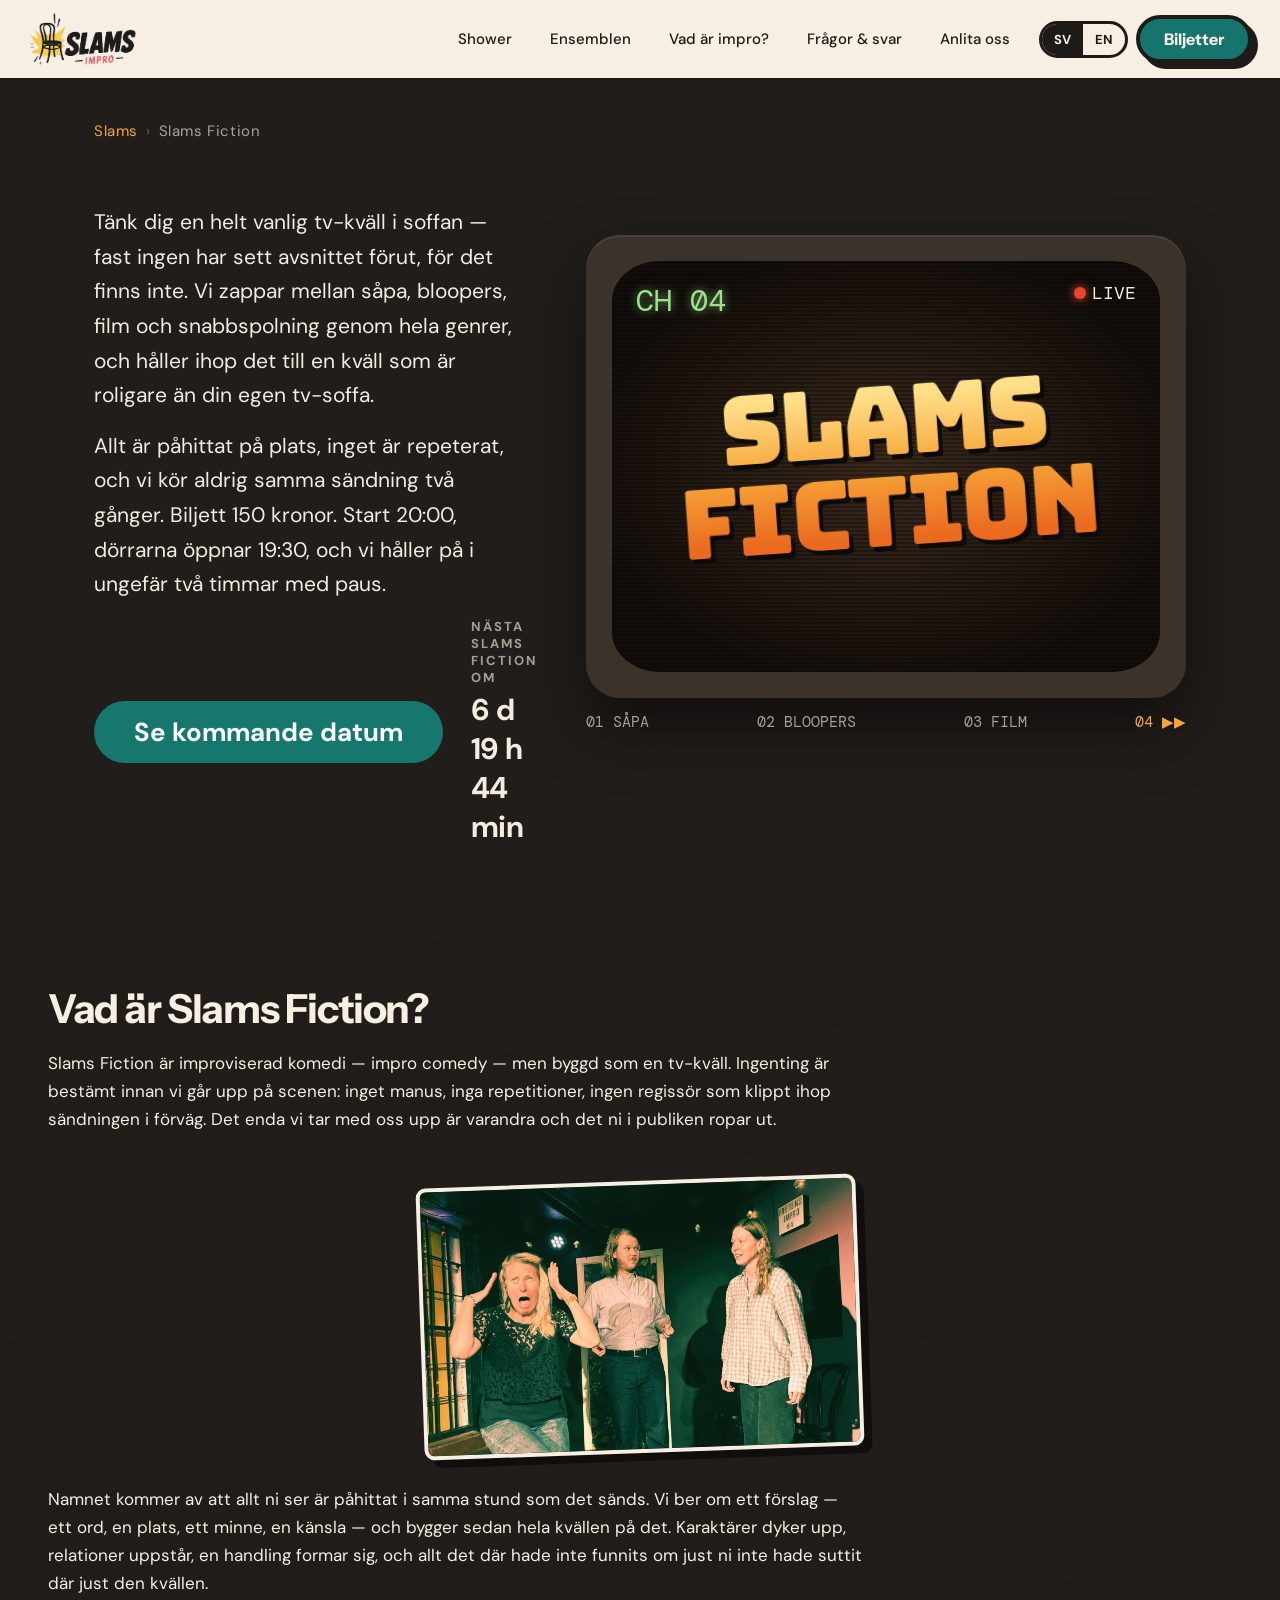
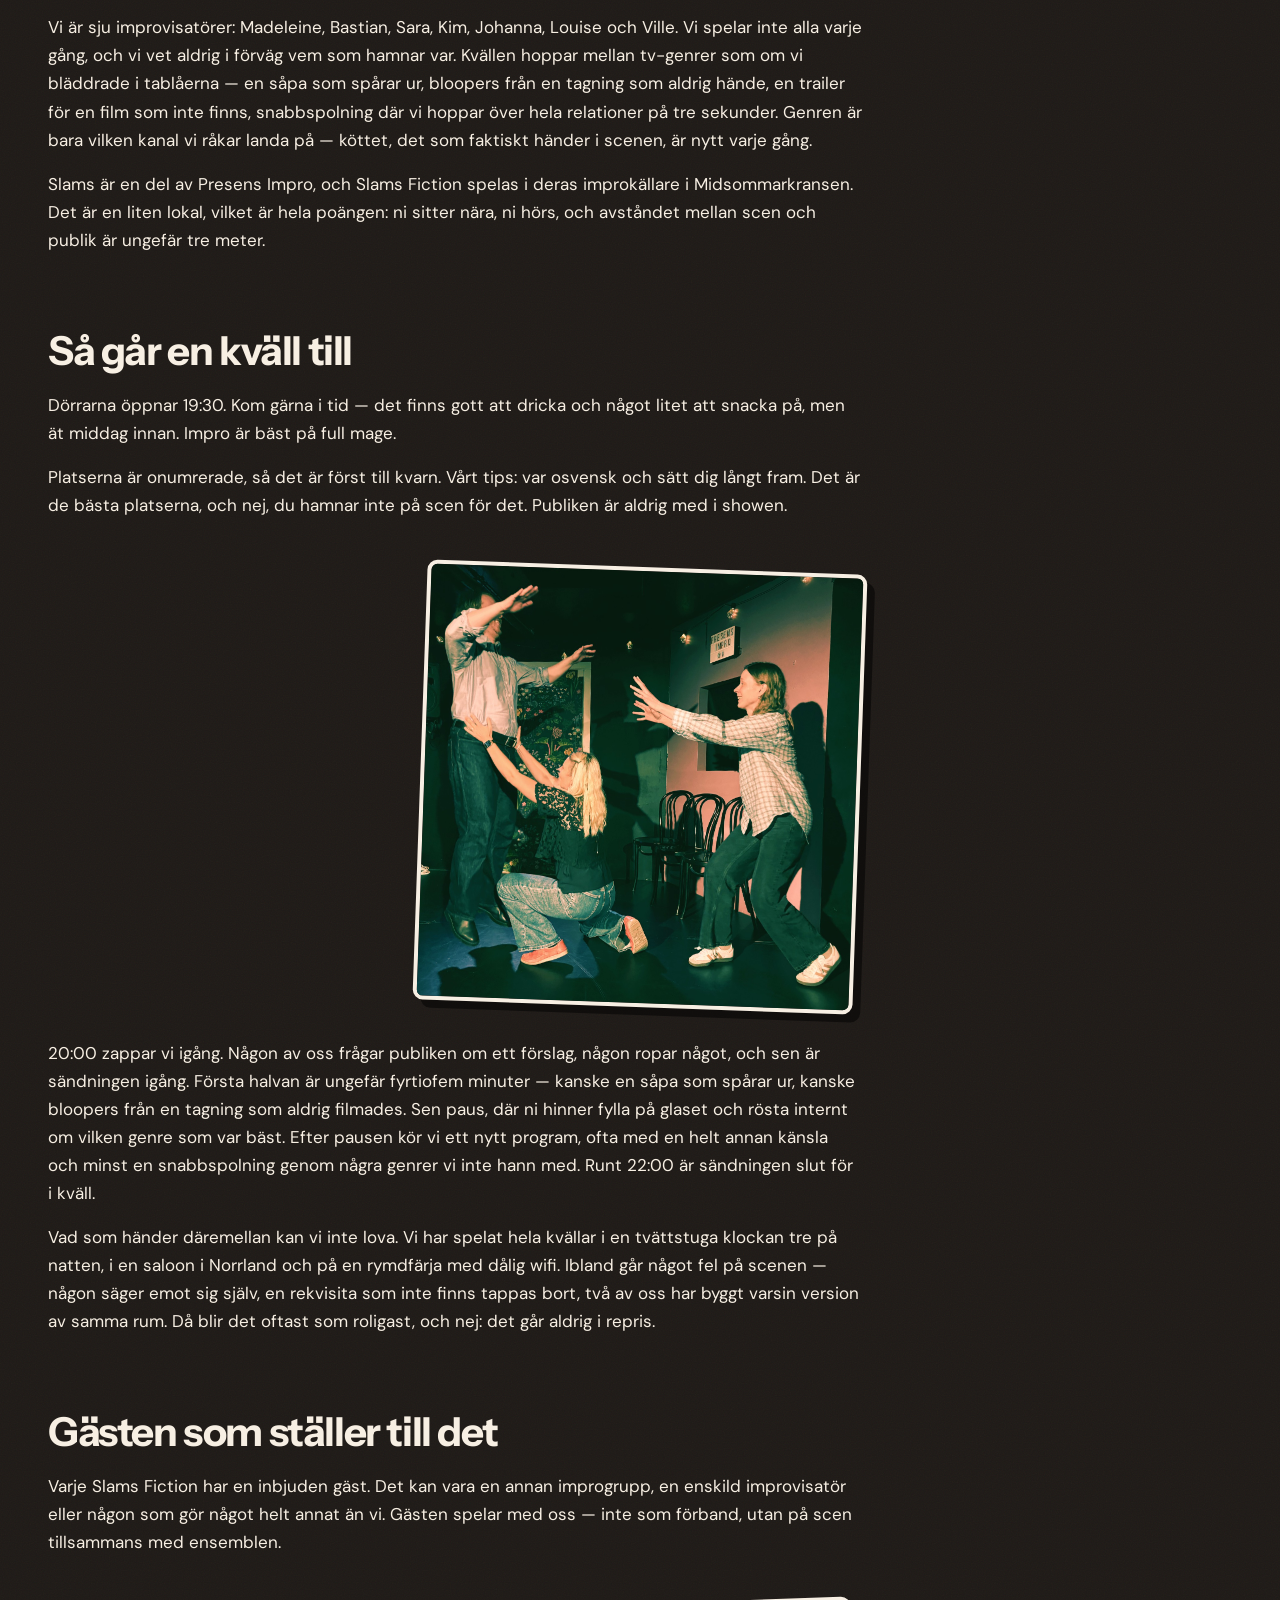
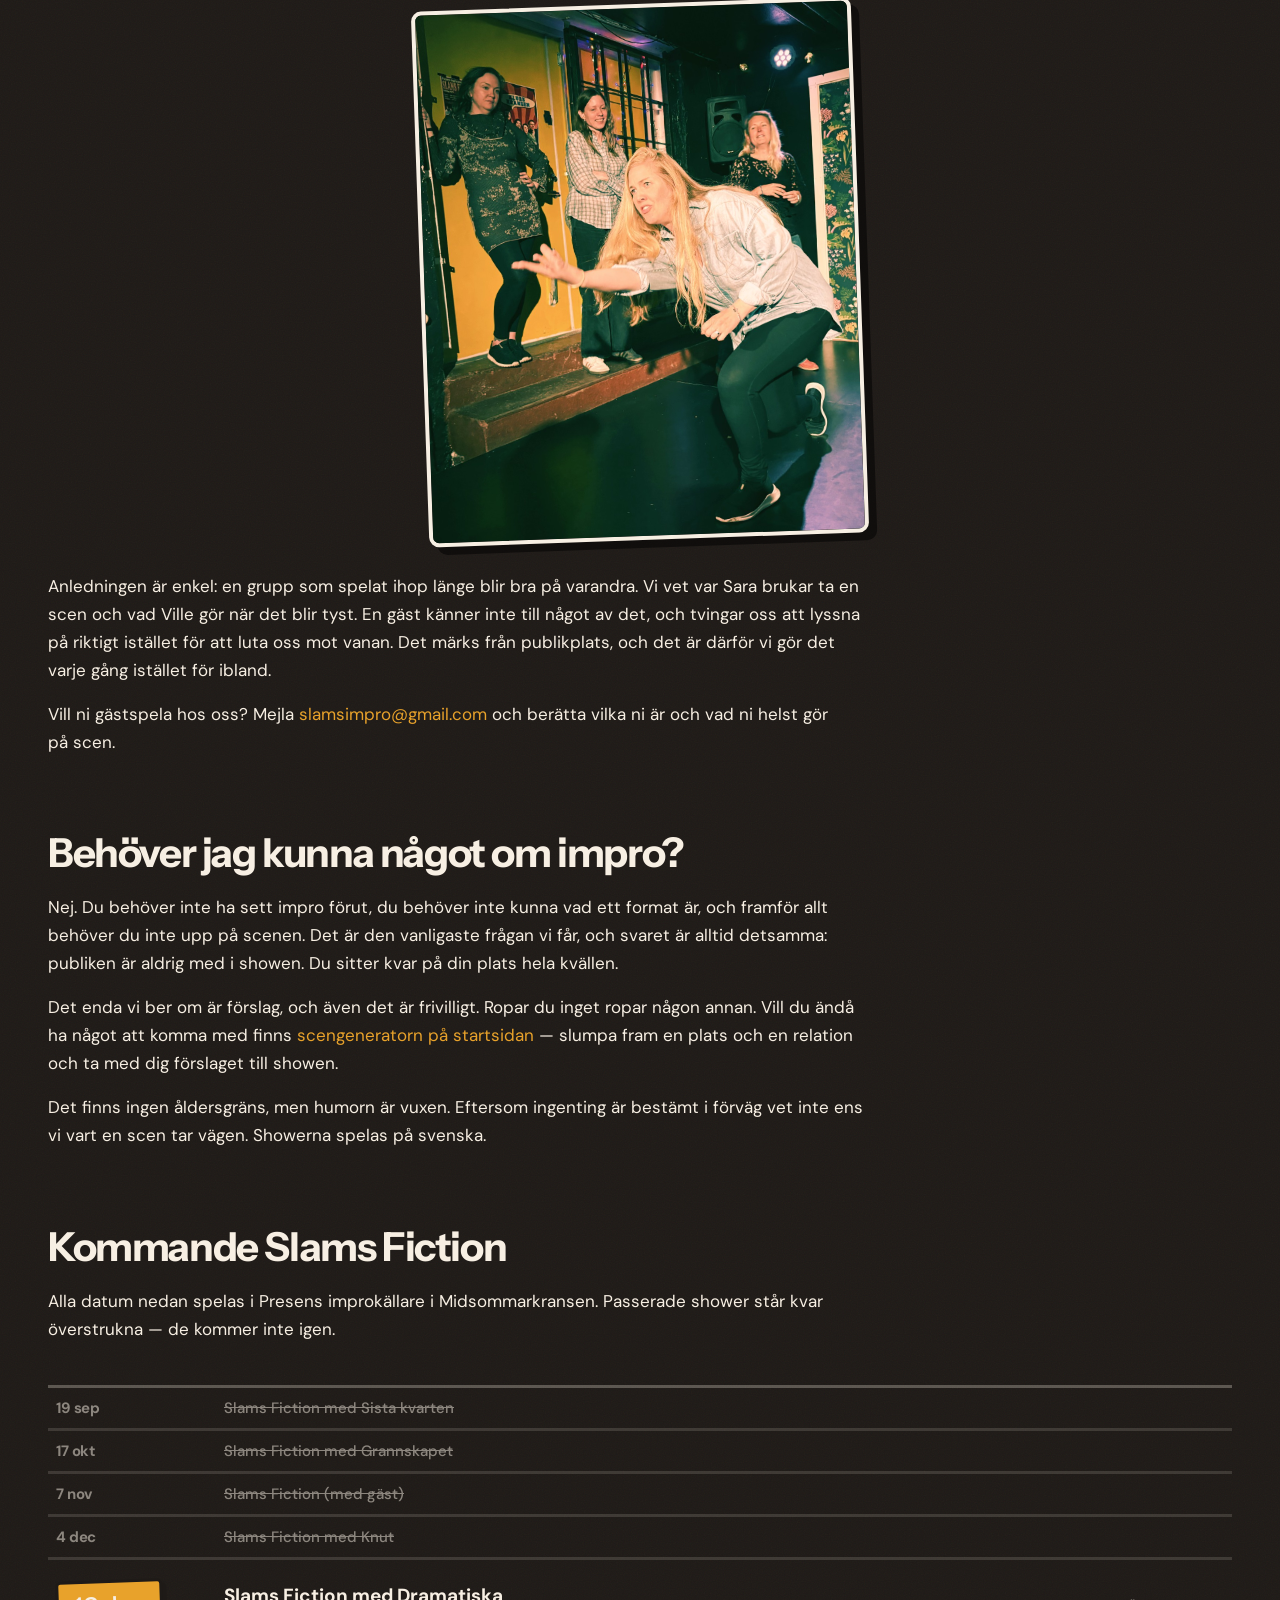
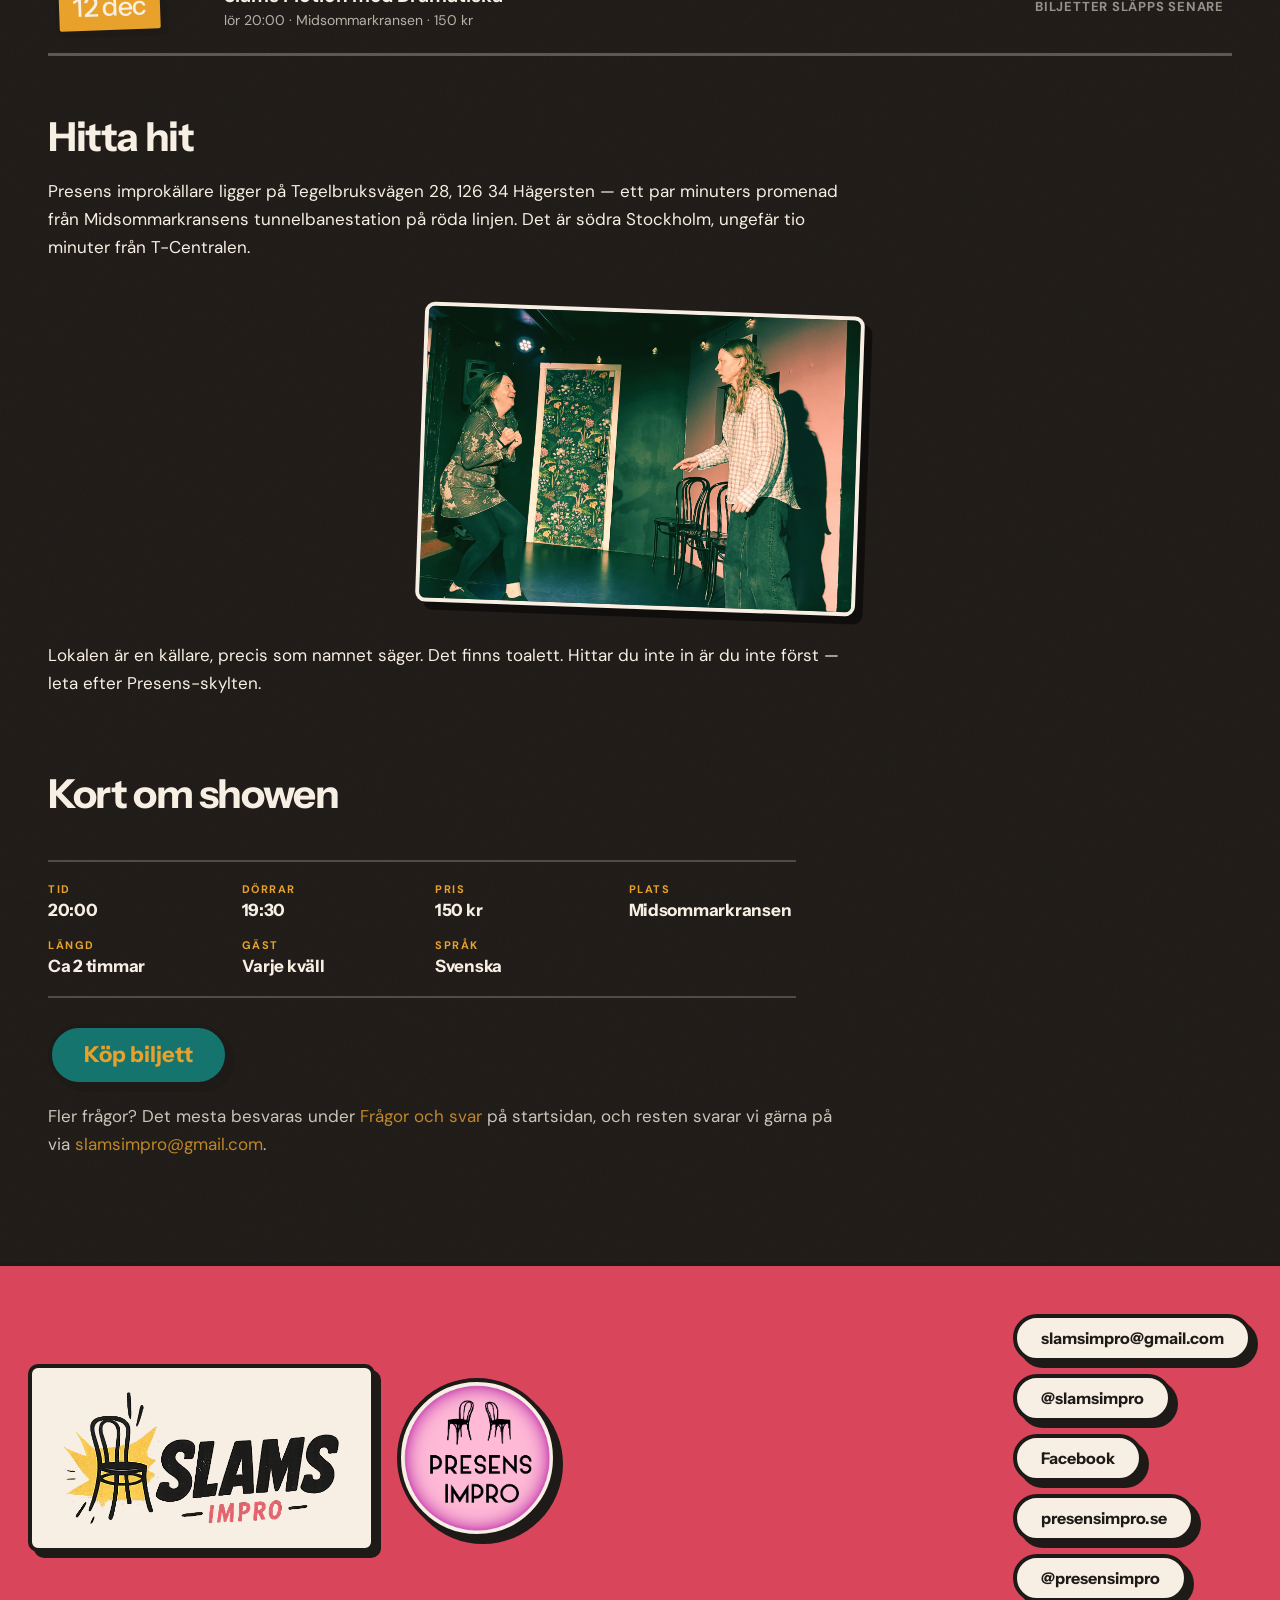
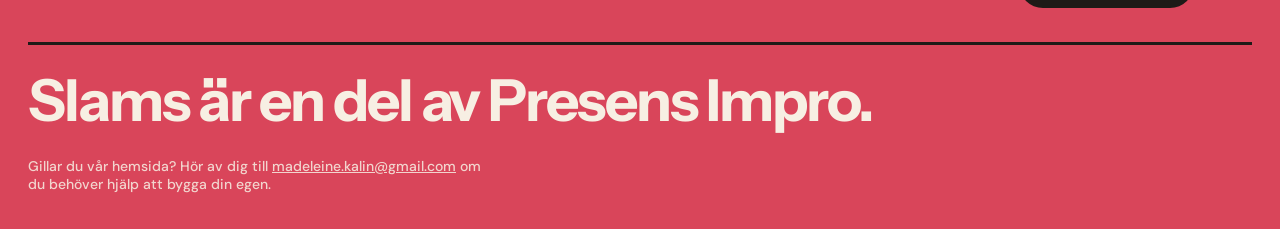
==== commit 50bc6f69: "Bygg om Slams Fiction-heron som en retro-tv Behåller all befintlig text (brödsmulor, ingress, köp-kn" ====
--- a/slams-fiction/index.html
+++ b/slams-fiction/index.html
@@ -53,27 +53,48 @@
 
 <main id="main-content" class="page page--stage">
 
-  <nav class="breadcrumb" aria-label="Brödsmulor">
-    <ol>
-      <li><a href="../" data-i18n="fic.crumbHome">Slams</a></li>
-      <li aria-current="page" data-i18n="fic.crumbHere">Slams Fiction</li>
-    </ol>
-  </nav>
-
-  <section id="top" class="page-hero" aria-labelledby="page-heading">
-    <h1 id="page-heading" class="fiction-stage-title" data-i18n="fic.heading">Slams Fiction</h1>
-
-    <div class="lead" data-i18n-html="fic.lead">
-      <p>Tänk dig en helt vanlig tv-kväll i soffan — fast ingen har sett avsnittet förut, för det finns inte. Vi zappar mellan såpa, bloopers, film och snabbspolning genom hela genrer, och håller ihop det till en kväll som är roligare än din egen tv-soffa.</p>
-      <p>Allt är påhittat på plats, inget är repeterat, och vi kör aldrig samma sändning två gånger. Biljett 150 kronor. Start 20:00, dörrarna öppnar 19:30, och vi håller på i ungefär två timmar med paus.</p>
-    </div>
-
-    <div class="page-hero-actions">
-      <a class="btn btn-primary btn-large" href="#kommande" data-i18n="fic.ctaDates">Se kommande datum</a>
-      <p class="countdown">
-        <span class="countdown-label" data-i18n="fic.countdown">Nästa Slams Fiction om</span>
-        <time id="countdown-value" class="countdown-value" data-show-filter="fiction">—</time>
-      </p>
+  <section id="top" class="fiction-hero" aria-labelledby="page-heading">
+    <div class="fiction-hero-grid">
+
+      <nav class="fiction-hero-crumb" aria-label="Brödsmulor">
+        <ol>
+          <li><a href="../" data-i18n="fic.crumbHome">Slams</a></li>
+          <li aria-current="page" data-i18n="fic.crumbHere">Slams Fiction</li>
+        </ol>
+      </nav>
+
+      <div class="fiction-tv-wrap">
+        <div class="fiction-tv">
+          <div class="fiction-tv-screen">
+            <span class="fiction-tv-scanlines" aria-hidden="true"></span>
+            <span class="fiction-tv-ch" aria-hidden="true">CH 04</span>
+            <span class="fiction-tv-live" aria-hidden="true"><span class="fiction-tv-live-dot"></span>LIVE</span>
+            <h1 id="page-heading" class="fiction-tv-title" data-i18n="fic.heading">Slams Fiction</h1>
+          </div>
+        </div>
+        <div class="fiction-channel-strip">
+          <span>01 SÅPA</span>
+          <span>02 BLOOPERS</span>
+          <span>03 FILM</span>
+          <span class="fiction-channel-current">04 ▶▶</span>
+        </div>
+      </div>
+
+      <div class="fiction-hero-copy">
+        <div class="lead" data-i18n-html="fic.lead">
+          <p>Tänk dig en helt vanlig tv-kväll i soffan — fast ingen har sett avsnittet förut, för det finns inte. Vi zappar mellan såpa, bloopers, film och snabbspolning genom hela genrer, och håller ihop det till en kväll som är roligare än din egen tv-soffa.</p>
+          <p>Allt är påhittat på plats, inget är repeterat, och vi kör aldrig samma sändning två gånger. Biljett 150 kronor. Start 20:00, dörrarna öppnar 19:30, och vi håller på i ungefär två timmar med paus.</p>
+        </div>
+
+        <div class="fiction-hero-actions">
+          <a class="btn fiction-hero-btn" href="#kommande" data-i18n="fic.ctaDates">Se kommande datum</a>
+          <p class="countdown fiction-hero-countdown">
+            <span class="countdown-label" data-i18n="fic.countdown">Nästa Slams Fiction om</span>
+            <time id="countdown-value" class="countdown-value" data-show-filter="fiction">—</time>
+          </p>
+        </div>
+      </div>
+
     </div>
   </section>
 
--- a/assets/fonts/fonts.css
+++ b/assets/fonts/fonts.css
@@ -211,3 +211,43 @@
   src: url(poiret-one-latin.woff2) format('woff2');
   unicode-range: U+0000-00FF, U+0131, U+0152-0153, U+02BB-02BC, U+02C6, U+02DA, U+02DC, U+0304, U+0308, U+0329, U+2000-206F, U+20AC, U+2122, U+2191, U+2193, U+2212, U+2215, U+FEFF, U+FFFD;
 }
+
+/* Bungee - latin-ext */
+@font-face {
+  font-family: 'Bungee';
+  font-style: normal;
+  font-weight: 400;
+  font-display: swap;
+  src: url(bungee-latin-ext.woff2) format('woff2');
+  unicode-range: U+0100-02BA, U+02BD-02C5, U+02C7-02CC, U+02CE-02D7, U+02DD-02FF, U+0304, U+0308, U+0329, U+1D00-1DBF, U+1E00-1E9F, U+1EF2-1EFF, U+2020, U+20A0-20AB, U+20AD-20C0, U+2113, U+2C60-2C7F, U+A720-A7FF;
+}
+
+/* Bungee - latin */
+@font-face {
+  font-family: 'Bungee';
+  font-style: normal;
+  font-weight: 400;
+  font-display: swap;
+  src: url(bungee-latin.woff2) format('woff2');
+  unicode-range: U+0000-00FF, U+0131, U+0152-0153, U+02BB-02BC, U+02C6, U+02DA, U+02DC, U+0304, U+0308, U+0329, U+2000-206F, U+20AC, U+2122, U+2191, U+2193, U+2212, U+2215, U+FEFF, U+FFFD;
+}
+
+/* DM Mono - latin-ext */
+@font-face {
+  font-family: 'DM Mono';
+  font-style: normal;
+  font-weight: 400;
+  font-display: swap;
+  src: url(dm-mono-latin-ext.woff2) format('woff2');
+  unicode-range: U+0100-02BA, U+02BD-02C5, U+02C7-02CC, U+02CE-02D7, U+02DD-02FF, U+0304, U+0308, U+0329, U+1D00-1DBF, U+1E00-1E9F, U+1EF2-1EFF, U+2020, U+20A0-20AB, U+20AD-20C0, U+2113, U+2C60-2C7F, U+A720-A7FF;
+}
+
+/* DM Mono - latin */
+@font-face {
+  font-family: 'DM Mono';
+  font-style: normal;
+  font-weight: 400;
+  font-display: swap;
+  src: url(dm-mono-latin.woff2) format('woff2');
+  unicode-range: U+0000-00FF, U+0131, U+0152-0153, U+02BB-02BC, U+02C6, U+02DA, U+02DC, U+0304, U+0308, U+0329, U+2000-206F, U+20AC, U+2122, U+2191, U+2193, U+2212, U+2215, U+FEFF, U+FFFD;
+}
--- a/styles.css
+++ b/styles.css
@@ -12,6 +12,8 @@
   --font-display: "Instrument Sans", sans-serif;
   --font-body: "DM Sans", system-ui, sans-serif;
   --font-comic: "Bangers", cursive;
+  --font-bungee: "Bungee", cursive;
+  --font-mono: "DM Mono", ui-monospace, monospace;
 }
 
 *, *::before, *::after { box-sizing: border-box; }
@@ -1114,15 +1116,6 @@
   #fiction { padding-top: 62px; }
   .fiction-panel { padding: 32px 20px 26px; gap: 26px; }
   .fiction-title { -webkit-text-stroke-width: 6px; }
-  /* Samma kontur blir för tjock i förhållande till bokstäverna vid de här
-     bredderna, så "Slams Fiction" klumpar ihop sig. Tunnare kontur, mindre
-     minimistorlek, ingen rotation. */
-  .page--stage .page-hero .fiction-stage-title {
-    font-size: clamp(38px, 13vw, 60px);
-    -webkit-text-stroke-width: 2.5px;
-    filter: drop-shadow(3px 4px 0 rgba(0, 0, 0, 0.45));
-    transform: rotate(-1deg);
-  }
   /* Två spalter blir för smala här: "Midsommarkransen" är bredare än cellen
      och rann in i värdet bredvid. */
   .fiction-facts { grid-template-columns: 1fr; gap: 14px; }
@@ -1149,57 +1142,6 @@
    mätt, och de delade .fiction-facts får ink-kantlinjer i stället för de
    cream-färgade som bara syns mot den mörka panelen på startsidan.
    ========================================================================= */
-
-.breadcrumb {
-  max-width: 1240px;
-  margin: 0 auto;
-  padding: 18px 28px 0;
-  font-size: 13px;
-  letter-spacing: 0.04em;
-}
-.breadcrumb ol {
-  display: flex;
-  flex-wrap: wrap;
-  gap: 8px;
-  margin: 0;
-  padding: 0;
-  list-style: none;
-}
-.breadcrumb li + li::before {
-  content: "›";
-  margin-right: 8px;
-  opacity: 0.45;
-}
-.breadcrumb [aria-current] { opacity: 0.55; }
-
-.page-hero { padding-top: 26px; }
-.page-hero .kicker {
-  margin: 0 0 10px;
-  font-size: 13px;
-  font-weight: 700;
-  letter-spacing: 0.18em;
-  text-transform: uppercase;
-  color: var(--amber);
-}
-.page-hero h1 {
-  font-size: clamp(32px, 5.4vw, 62px);
-  max-width: 18ch;
-  margin: 0 0 18px;
-}
-.page-hero .lead { max-width: 62ch; }
-.page-hero .lead p {
-  font-size: 18px;
-  line-height: 1.55;
-  margin: 0 0 14px;
-  text-wrap: pretty;
-}
-.page-hero-actions {
-  display: flex;
-  flex-wrap: wrap;
-  align-items: center;
-  gap: 18px;
-  margin: 30px 0 0;
-}
 
 /* Slams Fiction-sidan som en mörk scen: hela huvudinnehållet (main.page--stage)
    får affischens mörka botten och filmkorn istället för att texten satt
@@ -1210,8 +1152,13 @@
   position: relative;
   background: var(--ink);
   color: var(--cream);
+  padding-bottom: 88px;
   overflow: hidden;
 }
+/* Footerns egna toppmarginal ligger mellan main och footer, utanför bådas
+   bakgrund — där lyste sidans ljusa botten igenom som en vit rand under
+   scenen. page--stage tar hand om samma luft själv, i sin mörka färg. */
+.page--stage + .site-footer { margin-top: 0; }
 .page--stage::before {
   content: "";
   position: absolute;
@@ -1224,36 +1171,236 @@
 }
 .page--stage > * { position: relative; z-index: 1; }
 
-.page--stage .breadcrumb { opacity: 0.85; }
-.page--stage .breadcrumb a { color: var(--amber); }
-.page--stage .breadcrumb a:hover { color: var(--cream); }
-.page--stage .breadcrumb [aria-current] { opacity: 0.6; }
-
-.page-hero .lead { color: var(--cream); opacity: 0.94; }
-.page-hero .lead a,
 .prose a { color: var(--amber); }
-.page-hero .lead a:hover,
 .prose a:hover { color: var(--cream); }
 
-.page-hero .fiction-stage-title {
+/* =========================================================================
+   Slams Fiction — hero som en retro-tv
+   Egen liten komponent med sina egna färger/typsnitt (specade i hex, inte
+   sidans --ink/--cream/--amber som ligger nära men inte exakt på samma
+   toner) och sin egen mörka botten, oberoende av .page--stage ovanför.
+   ========================================================================= */
+
+.fiction-hero {
+  --tv-bg: #211d1a;
+  --tv-text: #f4ece0;
+  --tv-muted: #a89f94;
+  --tv-accent: #f7a63a;
+  --tv-btn: #16776f;
+  --tv-frame: #3a322b;
+
+  /* main section sätter annars max-width:1240px + egen padding, vilket
+     skulle klämma in den här fullbredds-botten i en smalare, centrerad box. */
+  max-width: none;
+  margin: 0;
+  padding: 0;
+  background: var(--tv-bg);
+  color: var(--tv-text);
+}
+
+.fiction-hero-grid {
+  display: grid;
+  grid-template-columns: 1fr;
+  grid-template-areas: "crumb" "tv" "copy";
+  gap: 20px;
+  padding: 20px 20px 40px;
+}
+.fiction-hero-crumb { grid-area: crumb; }
+.fiction-tv-wrap { grid-area: tv; }
+.fiction-hero-copy { grid-area: copy; }
+
+.fiction-hero-crumb ol {
+  display: flex;
+  flex-wrap: wrap;
+  gap: 8px;
+  margin: 0;
+  padding: 0;
+  list-style: none;
+  font-family: var(--font-body);
+  font-size: 13px;
+  letter-spacing: 0.04em;
+}
+.fiction-hero-crumb li + li::before { content: "›"; margin-right: 8px; opacity: 0.5; }
+.fiction-hero-crumb [aria-current] { opacity: 0.65; }
+.fiction-hero-crumb a { color: var(--tv-accent); }
+.fiction-hero-crumb a:hover { color: var(--tv-text); }
+
+.fiction-hero-copy .lead p {
+  max-width: 62ch;
+  margin: 0 0 16px;
+  font-family: var(--font-body);
+  font-size: 17px;
+  line-height: 1.6;
+  color: var(--tv-text);
+  text-wrap: pretty;
+}
+.fiction-hero-copy .lead a { color: var(--tv-accent); }
+.fiction-hero-copy .lead a:hover { color: var(--tv-text); }
+
+.fiction-hero-actions {
+  display: flex;
+  flex-direction: column;
+  align-items: center;
+  gap: 20px;
+  margin-top: 4px;
+}
+.fiction-hero-btn {
   display: block;
-  margin: 0 0 24px;
+  width: 100%;
+  text-align: center;
+  font-family: var(--font-body);
+  font-weight: 800;
+  font-size: 20px;
+  padding: 16px 24px;
+  border: none;
+  border-radius: 999px;
+  background: var(--tv-btn);
+  color: #fff;
+  box-shadow: none;
+}
+.fiction-hero-btn:hover, .fiction-hero-btn:focus-visible {
+  background: #0f5e57;
+  color: #fff;
+  transform: none;
+  box-shadow: none;
+}
+.fiction-hero-countdown {
+  display: flex;
+  flex-direction: column;
+  align-items: center;
+  gap: 4px;
+  font-family: var(--font-body);
+}
+.fiction-hero-countdown .countdown-label {
+  font-size: 12px;
+  font-weight: 700;
+  text-transform: uppercase;
+  letter-spacing: 0.16em;
+  color: var(--tv-muted);
+  opacity: 1;
+}
+.fiction-hero-countdown .countdown-value {
+  font-family: var(--font-body);
+  font-size: 24px;
+  font-weight: 800;
+  font-variant-numeric: tabular-nums;
+  color: var(--tv-text);
+}
+
+/* Tv:n */
+.fiction-tv {
+  background: var(--tv-frame);
+  border-radius: 22px;
+  padding: 14px;
+  box-shadow: 0 30px 60px rgba(0, 0, 0, .5), inset 0 2px 0 rgba(255, 255, 255, .08);
+}
+.fiction-tv-screen {
+  position: relative;
+  display: flex;
+  align-items: center;
+  justify-content: center;
+  aspect-ratio: 4 / 3;
+  padding: 16px;
+  border-radius: 30px / 26px;
+  overflow: hidden;
+  background: radial-gradient(ellipse at center, #3b2a1d 0%, #120d0a 80%);
+}
+.fiction-tv-scanlines {
+  position: absolute;
+  inset: 0;
+  pointer-events: none;
+  background-image: repeating-linear-gradient(0deg, rgba(0, 0, 0, .28) 0 2px, transparent 2px 4px);
+}
+.fiction-tv-ch {
+  position: absolute;
+  top: 12px;
+  left: 14px;
+  font-family: var(--font-mono);
+  font-size: 18px;
+  color: #9be38b;
+  text-shadow: 0 0 10px rgba(155, 227, 139, .7);
+}
+.fiction-tv-live {
+  position: absolute;
+  top: 12px;
+  right: 14px;
+  display: flex;
+  align-items: center;
+  gap: 6px;
+  font-family: var(--font-mono);
+  font-size: 12px;
+  color: var(--tv-text);
+}
+.fiction-tv-live-dot {
+  width: 8px;
+  height: 8px;
+  border-radius: 50%;
+  background: #e8452c;
+  box-shadow: 0 0 10px #e8452c;
+  animation: fiction-live-blink 1.2s ease-in-out infinite;
+}
+@keyframes fiction-live-blink {
+  0%, 100% { opacity: 1; }
+  50% { opacity: 0.2; }
+}
+@media (prefers-reduced-motion: reduce) {
+  .fiction-tv-live-dot { animation: none; }
+}
+
+.fiction-tv-title {
+  margin: 0;
   max-width: none;
-  font-family: var(--font-comic);
+  text-align: center;
+  line-height: 0.95;
+  font-family: var(--font-bungee);
   font-weight: 400;
-  font-size: clamp(52px, 10vw, 128px);
-  line-height: 0.86;
-  letter-spacing: 0.01em;
-  text-transform: uppercase;
-  color: var(--amber);
-  background: linear-gradient(180deg, #fce29b 0%, #f0a93a 45%, #e06a2b 100%);
+  font-size: 52px;
+  color: var(--tv-accent);
+  background: linear-gradient(180deg, #ffe08a 10%, #f7a63a 50%, #ea6a1f 90%);
   -webkit-background-clip: text;
   background-clip: text;
   -webkit-text-fill-color: transparent;
-  -webkit-text-stroke: 7px var(--ink);
-  paint-order: stroke fill;
-  filter: drop-shadow(5px 6px 0 rgba(0, 0, 0, 0.45));
-  transform: rotate(-2deg);
+  filter: drop-shadow(4px 5px 0 #0c0907);
+  transform: rotate(-4deg);
+}
+
+.fiction-channel-strip {
+  display: flex;
+  flex-wrap: wrap;
+  justify-content: space-between;
+  gap: 6px 14px;
+  margin-top: 14px;
+  font-family: var(--font-mono);
+  font-size: 11px;
+  color: var(--tv-muted);
+}
+.fiction-channel-current { color: var(--tv-accent); }
+
+@media (min-width: 1024px) {
+  .fiction-hero-grid {
+    grid-template-columns: minmax(0, 1fr) 600px;
+    grid-template-areas: "crumb tv" "copy tv";
+    align-items: center;
+    gap: 64px;
+    padding: 40px 94px 72px;
+  }
+  .fiction-hero-crumb ol { font-size: 15px; }
+
+  .fiction-hero-copy .lead p { font-size: 21px; line-height: 1.65; }
+
+  .fiction-hero-actions { flex-direction: row; align-items: center; gap: 28px; }
+  .fiction-hero-btn { width: auto; font-size: 26px; padding: 18px 40px; }
+  .fiction-hero-countdown { align-items: flex-start; }
+  .fiction-hero-countdown .countdown-label { font-size: 13px; }
+  .fiction-hero-countdown .countdown-value { font-size: 30px; }
+
+  .fiction-tv { border-radius: 34px; padding: 26px; }
+  .fiction-tv-screen { border-radius: 48px / 40px; }
+  .fiction-tv-title { font-size: 96px; }
+  .fiction-tv-ch { top: 20px; left: 24px; font-size: 30px; }
+  .fiction-tv-live { top: 20px; right: 24px; font-size: 18px; }
+  .fiction-tv-live-dot { width: 12px; height: 12px; }
+  .fiction-channel-strip { font-size: 15px; }
 }
 
 /* De fyra scenbilderna. Grid-kolumnerna gör jobbet på båda skärmstorlekar:
@@ -1268,10 +1415,14 @@
   grid-template-columns: 1fr;
   column-gap: 32px;
 }
+/* Utan min-width:0 vägrar gridceller krympa under sitt innehålls egen
+   bredd — bilderna ville hålla sin naturliga bildbredd och texten sitt
+   max-width, och båda sprängde ut ur den smala mobilkolumnen. */
+.fiction-copy-grid > * { min-width: 0; }
 
 .fiction-stage-photo {
   margin: 32px auto;
-  width: min(100%, 380px);
+  width: min(100%, 440px);
 }
 .fiction-stage-photo--left { transform: rotate(-2deg); }
 .fiction-stage-photo--right { transform: rotate(2deg); }
@@ -1286,14 +1437,14 @@
 
 @media (min-width: 1300px) {
   .fiction-copy-grid {
-    grid-template-columns: minmax(0, 1fr) minmax(0, 620px) minmax(0, 1fr);
+    grid-template-columns: minmax(0, 1fr) minmax(0, 580px) minmax(0, 1fr);
   }
   .fiction-copy-grid > :not(.fiction-stage-photo) { grid-column: 2; min-width: 0; }
   .fiction-stage-photo {
     grid-row: span 4;
     align-self: start;
     width: 100%;
-    max-width: 230px;
+    max-width: 260px;
     margin: 6px 0;
   }
   .fiction-stage-photo--left { grid-column: 1; justify-self: end; }
@@ -1331,6 +1482,20 @@
 .prose .show-link { color: var(--amber); }
 .prose .show-link:hover, .prose .show-link:focus-visible { color: var(--cream); }
 
+/* Alla knappar på scenen i samma turkos som "Köp biljett" och "Se kommande
+   datum" — annars sticker Biljett-knapparna i showlistan ut som ljusa
+   pluppar (de ärver .btn-ghost, byggd för en ljus sida). */
+.prose .btn-ghost {
+  background: var(--teal);
+  color: var(--cream);
+  border-color: var(--cream);
+  box-shadow: 6px 6px 0 rgba(0, 0, 0, 0.5);
+}
+.prose .btn-ghost:hover, .prose .btn-ghost:focus-visible {
+  background: var(--teal-dark);
+  color: var(--cream);
+}
+
 /* Bredare kolumner än på startsidans panel: här står posterna på en bred yta,
    och "Midsommarkransen" gick annars in i kolumnen bredvid. Kant-färgen är
    samma krita-på-mörkt som .fiction-facts redan har på startsidans panel. */
@@ -1357,10 +1522,8 @@
 }
 
 @media (max-width: 760px) {
-  .breadcrumb { padding: 14px 20px 0; }
   .prose { padding: 8px 20px 0; }
   .prose h2 { margin-top: 42px; }
-  .page-hero-actions { gap: 14px; }
 }
 
 /* =========================================================================
